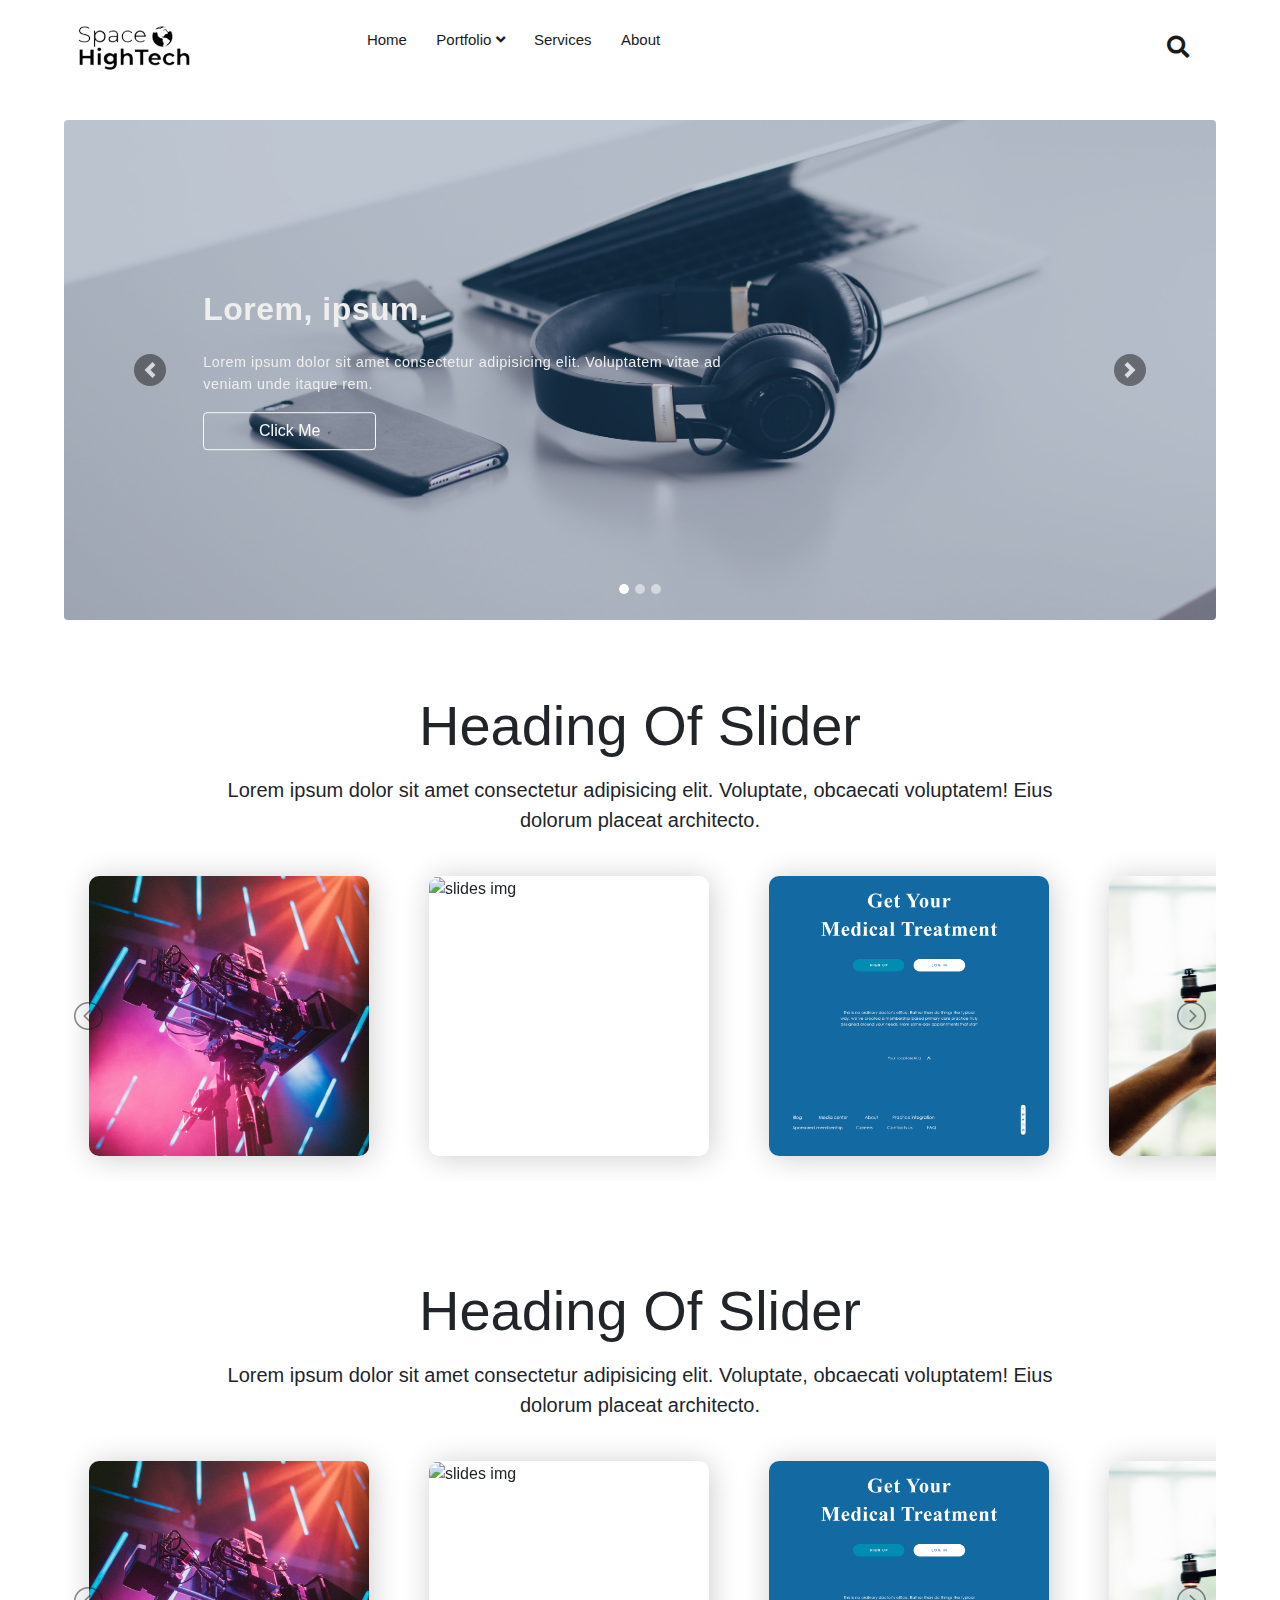
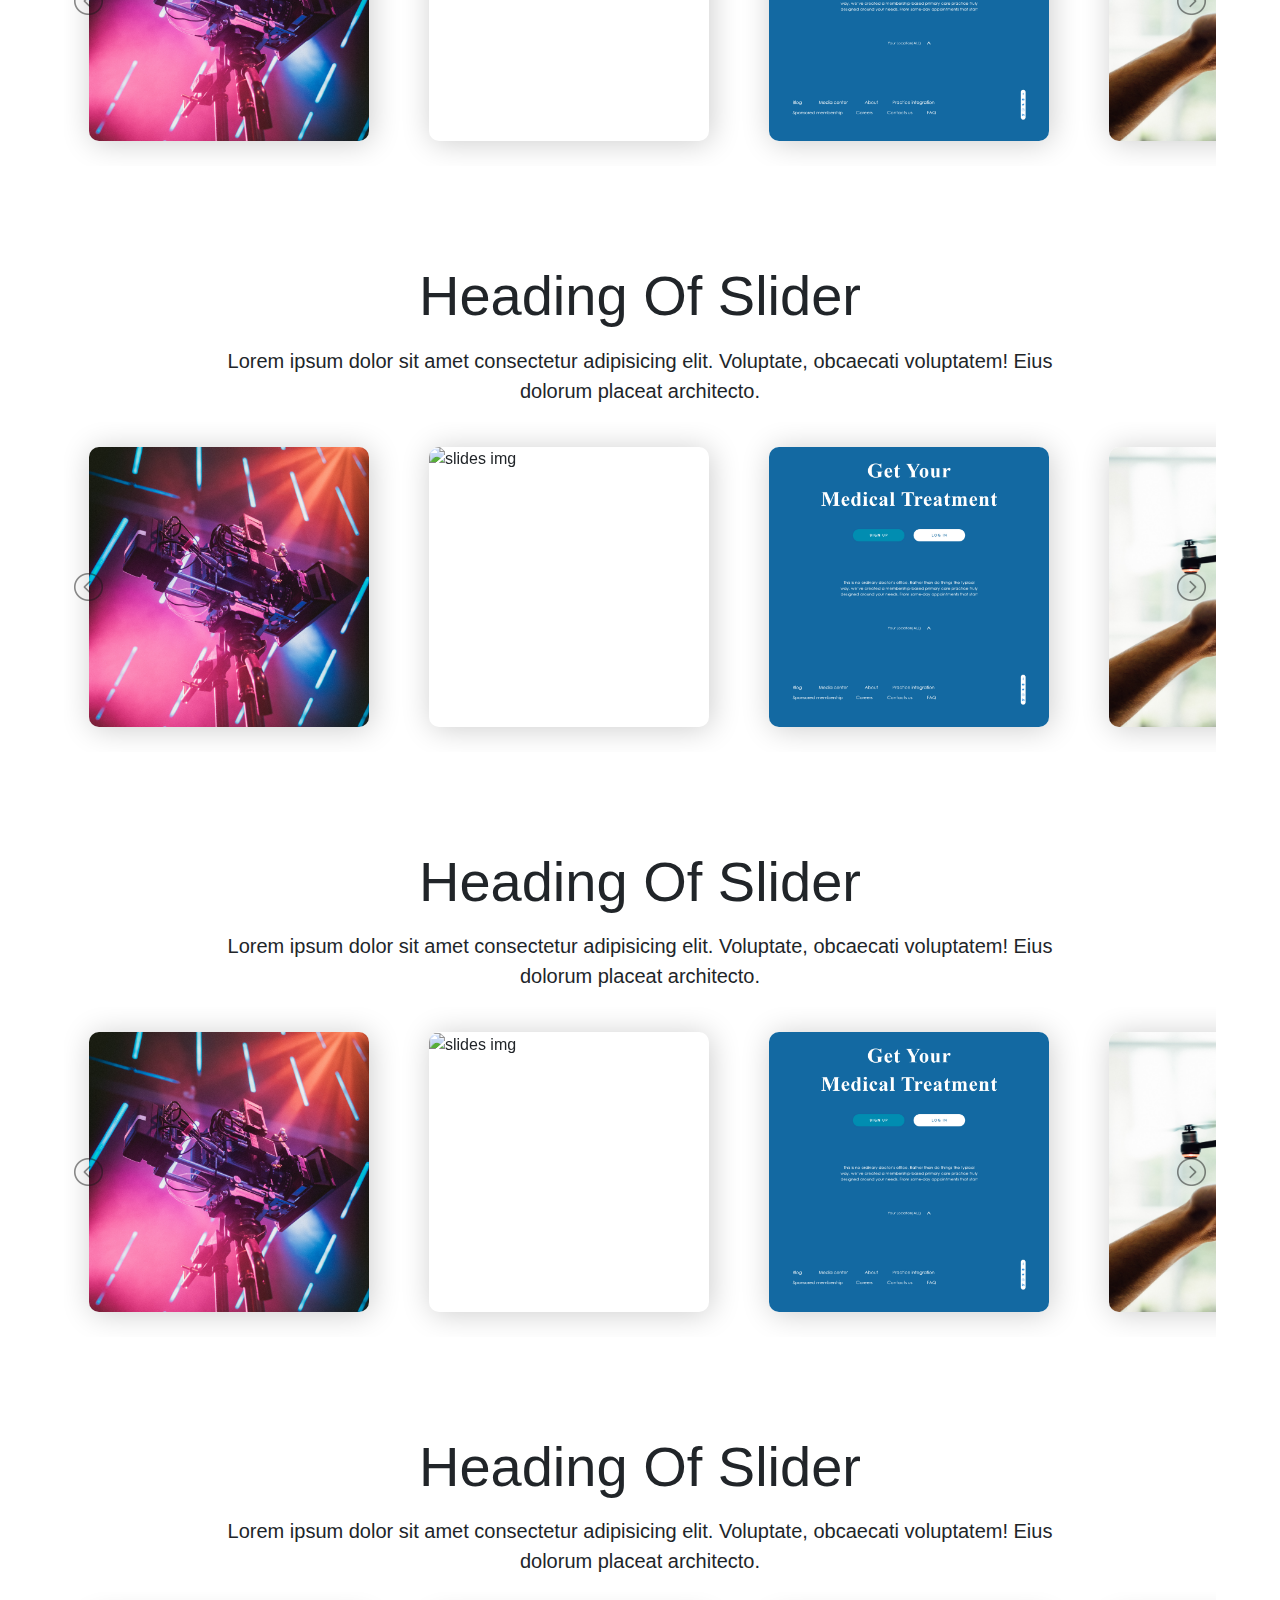
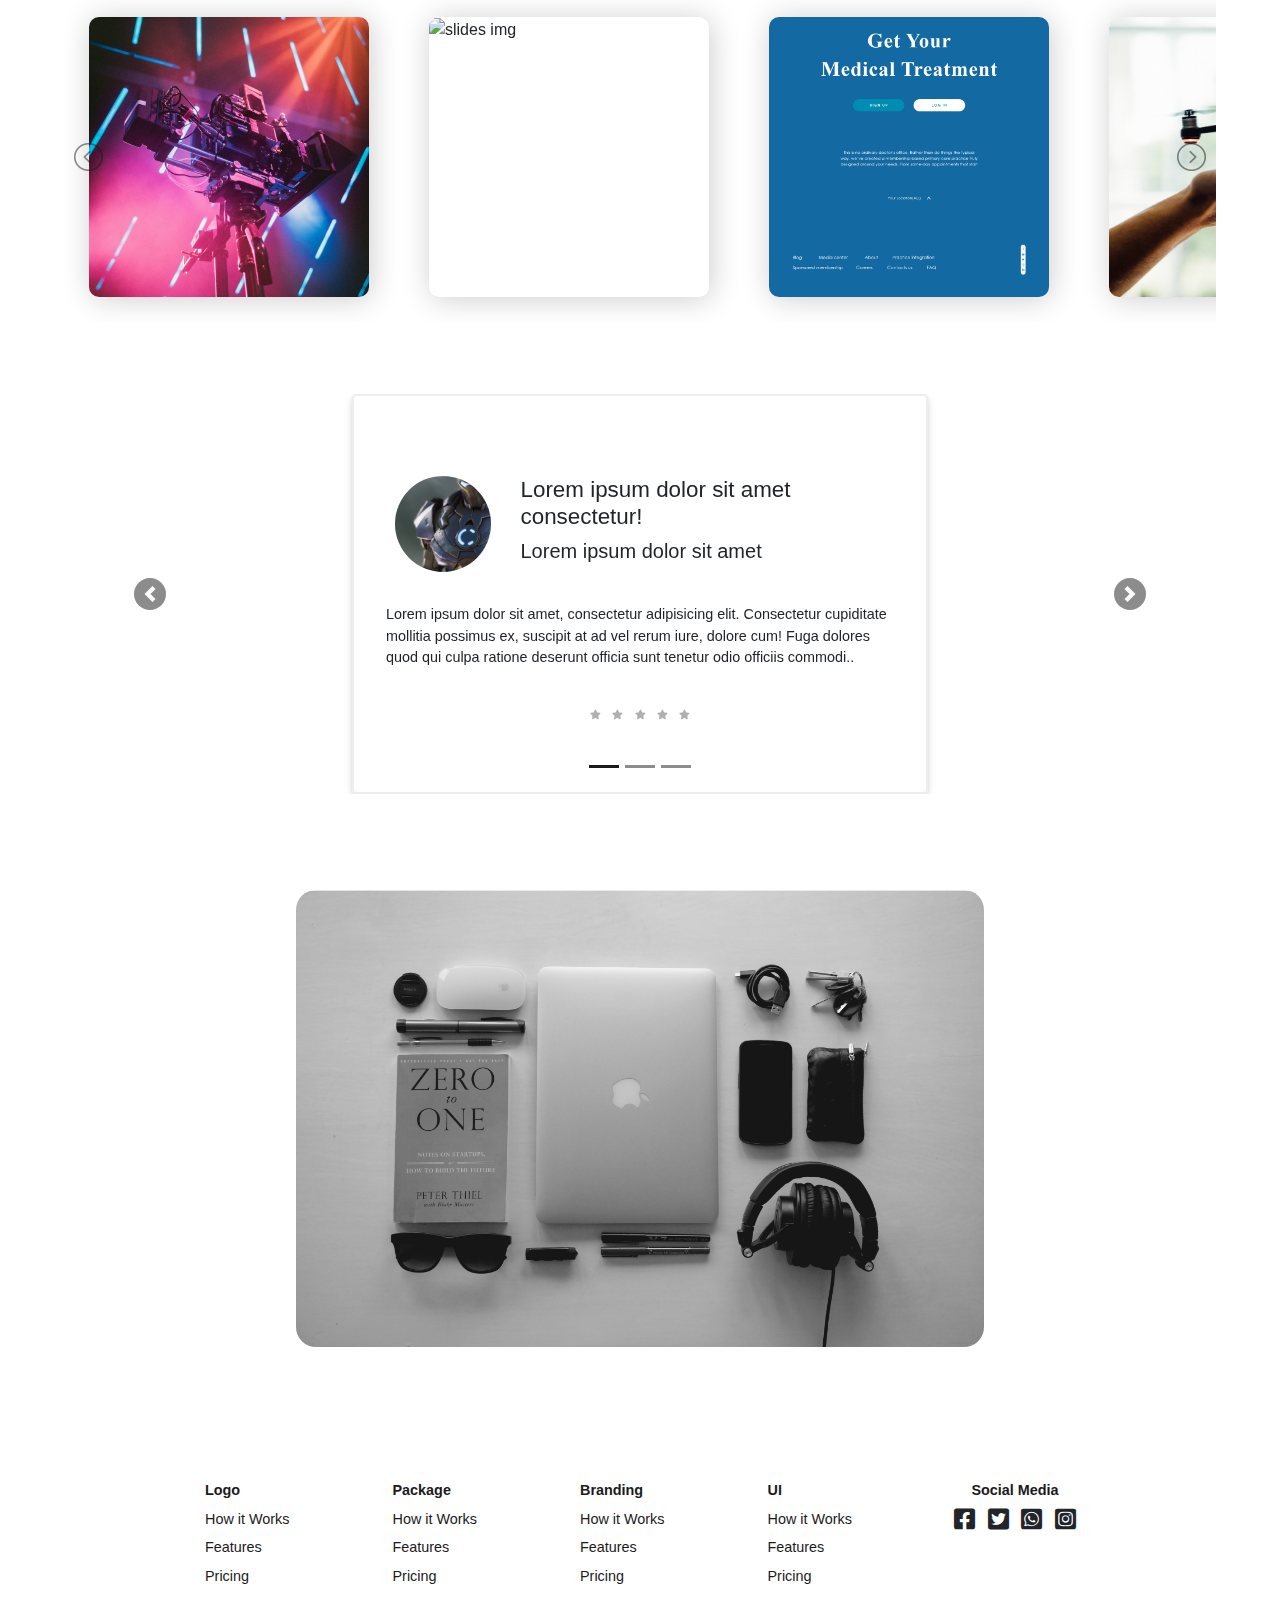
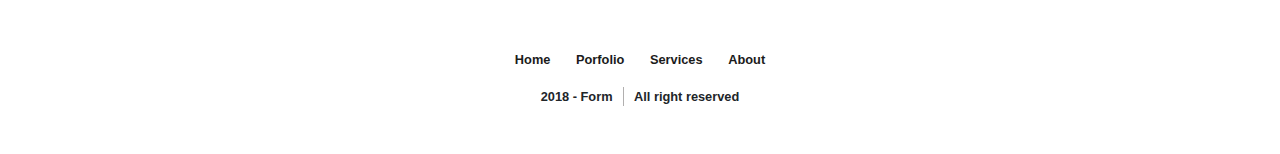
==== index.html @ 6a463c74 "initial commit" ====
<!DOCTYPE html>
<html lang="en">
<head>
    <meta charset="UTF-8">
    <meta name="viewport" content="width=device-width, initial-scale=1.0">
    <meta http-equiv="X-UA-Compatible" content="ie=edge">
    <!-- <link rel="icon" type="image/png" href="./img/logo-crowd1.svg"> -->
    <title>Space</title>
    <!-- font awesome icone upper css ka -->
    <link rel="stylesheet" href="./css/font-awesome icons.css">
    <link rel="stylesheet" href="./css/style.css">
    <link rel="stylesheet" href="./css/bootstrap.min.css">
    <link rel="stylesheet" href="./css/lightslider.css">
    <script src="./js/jquery-3.5.1.min.js"></script>
    <script src="./js/lightslider.js"></script>
    <script src="./js/popper.min.js"></script>
    <script src="./js/bootstrap.min.js"></script>
</head>
<body>
     <!-- header start -->
     <header class="header mb-4">
        <div class="containers">
            <div class="rows v-center">
                <div class="header__item item--left--mobile profile">
                    <div class="mobile-menu-trigger">
                        <span></span>
                    </div>
                </div>
                <div class="header__item item--left">
                    <div class="logo">
                        <a href="index.html"><img src="./img/logo.png" alt="cite logo"></a>
                    </div>
                </div>
                <!-- menu start here -->
                <div class="header__item item--center">
                    <div class="menu-overlay">
                        
                    </div>
                    <nav class="menu">
                        <div class="mobile-menu-head">
                            <div class="go-back">
                                <i class="fa fa-angle-left"></i>
                            </div>
                            <div class="current-menu-tittle">
                              
                            </div>
                            <div class="mobile-menu-close">
                               &times;
                            </div>
                        </div>
                        <ul class="manu-main">
                            <li>
                                <a href="index.html">Home</a>
                            </li>
                            <li class="menu-item-has-children">
                                <a href="#">Portfolio <i class="fas fa-angle-down"></i></a>
                                <div class="sub-manu sub-manu mega-menu mega-menu-column-4">
                                    
                                    <div class="list-item">   
                                        <a onclick="changeTabs2('tab-1')" href="_portfolio.html" class="tittle portfolio__menu__items__menu ">Logo</a> 
                                        <ul>
                                            <li>
                                                <a href="#">Direct Income</a>
                                            </li>
                                            <li>
                                                <a href="#">Upgrade Income</a>
                                            </li>
                                            <li>
                                                <a href="#">Pool Income</a>
                                            </li>
                                        </ul>
                                    </div>
                                    <div class="list-item">
                                        <a onclick="changeTabs2('tab-2')" href="_portfolio.html" class="tittle portfolio__menu__items__menu">Package</a>
                                        <ul>
                                            <li>
                                                <a href="#">Create Id</a>
                                            </li>
                                            <li>
                                                <a href="#">Create Friend Id</a>
                                            </li>
                                            <li>
                                                <a href="#">Create Supporting Ids</a>
                                            </li>
                                            
                                        </ul>
                                    </div>
                                    <div class="list-item">
                                        <a onclick="changeTabs2('tab-3')"  href="_portfolio.html" class="tittle portfolio__menu__items__menu ">Branding</a>
                                        <ul>
                                            <li>
                                                <a href="#">Fund Transfer</a>
                                            </li>
                                            <li>
                                                <a href="#">Withdraw</a>
                                            </li>
                                            <li>
                                                <a href="#">Withdrawal History</a>
                                            </li>
                                        </ul>
                                    </div>
                                    <div class="list-item">
                                        <a onclick="changeTabs2('tab-4')"  href="_portfolio.html" class="tittle portfolio__menu__items__menu">UI</a>
                                        <ul>
                                            <li>
                                                <a href="#">Fund Transfer</a>
                                            </li>
                                            <li>
                                                <a href="#">Withdraw</a>
                                            </li>
                                            <li>
                                                <a href="#">Withdrawal History</a>
                                            </li>
                                        </ul>
                                    </div>
                                    
                                </div>
                            </li>
                            <li>
                                <a href="_services.html">Services</a>
                            </li>
                            <li>
                                <a href="_about_us.html">About</a>
                            </li>
                            
                           
                          
                           
                        </ul>
                    </nav>
                </div>
                <!-- menu end here -->
                <div class="header__item item--right">
                    <div class="search-box">
                        <input type="text" name="search" placeholder="looking for ?">
                        <div class="search-btn">
                           <i class="fas fa-search"></i>
                        </div>
                        <div class="cancel-btn">
                            <i class="fas fa-times"></i>
                        </div>
                        <div class="search-data">
                            
                        </div>
                    </div>
                    
                </div>
            </div>
        </div>
    </header>
    <!-- header end -->
    <!-- Showcase Slider Start -->
    <div class="containers showcase__slider mt-4">
        <div class="carousel slide mb-4" id="slider1" data-ride="carousel">
           <ol class="carousel-indicators">
               <li class="d-none d-md-block active rounded-circle" data-slide-to="0" data-target="#slider1"></li>
               <li class="d-none d-md-block rounded-circle" data-slide-to="1" data-target="#slider1"></li>
               <li class="d-none d-md-block rounded-circle" data-slide-to="2" data-target="#slider1"></li>                  
           </ol>

           <div class="carousel-inner rounded">
               <div class="carousel-item slidees active">
                   <img src="./imgs/s1.jpg" class="showcase__slider__img img-fluid d-block">
                   <div class="slider__content d-flex aligns-items-center justify-content-center">
                       <h1 class="showcase__title mb-md-4">Lorem, ipsum.</h1>
                       <p class="showcase__text mb-md-3 mb-2 w-75">Lorem ipsum dolor sit amet consectetur adipisicing elit. Voluptatem vitae ad veniam unde itaque rem.</p>
                       <a href="#" class="showcase__slider__btn btn btn-outline-light w-25">Click Me</a>
                   </div>
                   
               </div>
               <div class="carousel-item slidees rounded">
                   <img src="./imgs/s2.jpg" class="showcase__slider__img img-fluid d-block">
                   <div class="slider__content d-flex aligns-items-center justify-content-center">
                    <h1 class="showcase__title mb-md-4">Lorem, ipsum.</h1>
                    <p class="showcase__text mb-md-3 mb-2 w-75">Lorem ipsum dolor sit amet consectetur adipisicing elit. Voluptatem vitae ad veniam unde itaque rem.</p>
                    <a href="#" class="showcase__slider__btn btn btn-outline-light w-25">Click Me</a>
                    </div>
               </div>
               <div class="carousel-item slidees rounded">
                   <img src="./imgs/s3.jpg" class="showcase__slider__img img-fluid d-block">
                   <div class="slider__content d-flex aligns-items-center justify-content-center">
                    <h1 class="showcase__title mb-md-4">Lorem, ipsum.</h1>
                    <p class="showcase__text mb-md-3 mb-2 w-75">Lorem ipsum dolor sit amet consectetur adipisicing elit. Voluptatem vitae ad veniam unde itaque rem.</p>
                    <a href="#" class="showcase__slider__btn btn btn-outline-light w-25">Click Me</a>
                </div>
               </div>
           </div>

           <a href="#slider1" class="carousel-control-prev carousel-a" data-slide="prev">
               <span class="carousel-control-prev-icon"></span>
           </a>
           <a href="#slider1" class="carousel-control-next carousel-a" data-slide="next">
               <span class="carousel-control-next-icon"></span>
           </a>
       </div>
   </div>
    <!-- Showcase Slider End -->
    <!-- Cards Slider Start 1 -->
    <div id="card__slider__1" class="dashboard__slider containers my-5 py-4">
        <p class="dashboard__slider__title display-4 text-center">Heading Of Slider</p>
        <p class="dashboard__slider__subTitle lead text-center w-75 mx-auto">Lorem ipsum dolor sit amet consectetur adipisicing elit. Voluptate, obcaecati voluptatem! Eius dolorum placeat architecto.</p>
        <ul id="autoWidth" class="cs-hidden">
            <li class="item-a">
                <div class="card__slides__main">
                    <div class="card__slides">
                        <img class="" src="./imgs/c1.jpg" alt="slides img">
                        <div class="card__slides__overlay">
                            <div class="card__slider__content px-3 py-2 d-flex flex-column justify-content-start align-items-center" >
                            <h4 class="h4 mb-2 card__slides__content__title"> Residual income 1</h4>
                                <p class="lead card__slides__content__text">Lorem, ipsum dolor sit amet consectetur adipisicing elit.</p>
                                <a href="#" class="btn btn-outline-light btn-sm" onclick="popupTogglerFunc('./imgs/c1.jpg')">Click Me</a>
                             </div>
                        </div>
                    </div>
                </div>
            </li>
            <li class="item-b">
                <div class="card__slides__main">
                    <div class="card__slides">
                        <img class="" src="./imgs/c2.jpg" alt="slides img">
                        <div class="card__slides__overlay">
                            <div class="card__slider__content px-3 py-2 d-flex flex-column justify-content-start align-items-center" >
                                <h4 class="h4 mb-2 card__slides__content__title"> Residual income 1</h4>
                                    <p class="lead card__slides__content__text">Lorem, ipsum dolor sit amet consectetur adipisicing elit.</p>
                                    <a class="btn btn-outline-light btn-sm" onclick="popupTogglerFunc('./imgs/c2.jpg')">Click Me</a>
                            </div>
                        </div>
                    </div>
                </div>
            </li>
            <li class="item-c">
                <div class="card__slides__main">
                    <div class="card__slides">
                        <img class="" src="./imgs/c3.jpg" alt="slides img">
                        <div class="card__slides__overlay">
                            <div class="card__slider__content px-3 py-2 d-flex flex-column justify-content-start align-items-center" >
                                <h4 class="h4 mb-2 card__slides__content__title"> Residual income 1</h4>
                                <p class="lead card__slides__content__text">Lorem, ipsum dolor sit amet consectetur adipisicing elit.</p>
                                <a class="btn btn-outline-light btn-sm" onclick="popupTogglerFunc('./imgs/c3.jpg')">Click Me</a>
                            </div>
                        </div>
                    </div>
                </div>
            </li>
            <li class="item-d">
                <div class="card__slides__main">
                    <div class="card__slides">
                        <img class="" src="./imgs/c4.jpg" alt="slides img">
                        <div class="card__slides__overlay">
                            <div class="card__slider__content px-3 py-2 d-flex flex-column justify-content-start align-items-center" >
                                <h4 class="h4 mb-2 card__slides__content__title"> Residual income 1</h4>
                                <p class="lead card__slides__content__text">Lorem, ipsum dolor sit amet consectetur adipisicing elit.</p>
                                <a class="btn btn-outline-light btn-sm" onclick="popupTogglerFunc('./imgs/c4.jpg')">Click Me</a>
                            </div>
                        </div>
                    </div>
                </div>
            </li>
            <li class="item-e">
                <div class="card__slides__main">
                    <div class="card__slides">
                        <img class="" src="./imgs/c5.png" alt="slides img">
                        <div class="card__slides__overlay">
                            <div class="card__slider__content px-3 py-2 d-flex flex-column justify-content-start align-items-center" >
                                <h4 class="h4 mb-2 card__slides__content__title"> Residual income 1</h4>
                                <p class="lead card__slides__content__text">Lorem, ipsum dolor sit amet consectetur adipisicing elit.</p>
                                <a class="btn btn-outline-light btn-sm" onclick="popupTogglerFunc('./imgs/c5.png')">Click Me</a>
                            </div>
                        </div>
                    </div>
                </div>
            </li>
            <li class="item-f">
                <div class="card__slides__main">
                    <div class="card__slides">
                        <img class="" src="./imgs/c6.jpg" alt="slides img">
                        <div class="card__slides__overlay">
                            <div class="card__slider__content px-3 py-2 d-flex flex-column justify-content-start align-items-center" >
                                <h4 class="h4 mb-2 card__slides__content__title"> Residual income 1</h4>
                                <p class="lead card__slides__content__text">Lorem, ipsum dolor sit amet consectetur adipisicing elit.</p>
                                <a class="btn btn-outline-light btn-sm" onclick="popupTogglerFunc('./imgs/c6.jpg')">Click Me</a>
                            </div>
                        </div>
                    </div>
                </div>
            </li>

        </ul>
    </div>
    <!-- Cards Slider End -->
    <!-- Cards Slider Start 2 -->
    <div id="card__slider__2" class="dashboard__slider containers my-5 py-4">
        <p class="dashboard__slider__title display-4 text-center">Heading Of Slider</p>
        <p class="dashboard__slider__subTitle lead text-center w-75 mx-auto">Lorem ipsum dolor sit amet consectetur adipisicing elit. Voluptate, obcaecati voluptatem! Eius dolorum placeat architecto.</p>
        <ul id="autoWidth2" class="cs-hidden">
            <li class="item-a">
                <div class="card__slides__main">
                    <div class="card__slides">
                        <img class="" src="./imgs/c1.jpg" alt="slides img">
                        <div class="card__slides__overlay">
                            <div class="card__slider__content px-3 py-2 d-flex flex-column justify-content-start align-items-center" >
                            <h4 class="h4 mb-2 card__slides__content__title"> Residual income 1</h4>
                                <p class="lead card__slides__content__text">Lorem, ipsum dolor sit amet consectetur adipisicing elit.</p>
                                <a class="btn btn-outline-light btn-sm" onclick="popupTogglerFunc('./imgs/c1.jpg')">Click Me</a>
                             </div>
                        </div>
                    </div>
                </div>
            </li>
            <li class="item-b">
                <div class="card__slides__main">
                    <div class="card__slides">
                        <img class="" src="./imgs/c2.jpg" alt="slides img">
                        <div class="card__slides__overlay">
                            <div class="card__slider__content px-3 py-2 d-flex flex-column justify-content-start align-items-center" >
                                <h4 class="h4 mb-2 card__slides__content__title"> Residual income 1</h4>
                                    <p class="lead card__slides__content__text">Lorem, ipsum dolor sit amet consectetur adipisicing elit.</p>
                                    <a class="btn btn-outline-light btn-sm" onclick="popupTogglerFunc('./imgs/c2.jpg')">Click Me</a>
                            </div>
                        </div>
                    </div>
                </div>
            </li>
            <li class="item-c">
                <div class="card__slides__main">
                    <div class="card__slides">
                        <img class="" src="./imgs/c3.jpg" alt="slides img">
                        <div class="card__slides__overlay">
                            <div class="card__slider__content px-3 py-2 d-flex flex-column justify-content-start align-items-center" >
                                <h4 class="h4 mb-2 card__slides__content__title"> Residual income 1</h4>
                                <p class="lead card__slides__content__text">Lorem, ipsum dolor sit amet consectetur adipisicing elit.</p>
                                <a class="btn btn-outline-light btn-sm" onclick="popupTogglerFunc('./imgs/c3.jpg')">Click Me</a>
                            </div>
                        </div>
                    </div>
                </div>
            </li>
            <li class="item-d">
                <div class="card__slides__main">
                    <div class="card__slides">
                        <img class="" src="./imgs/c4.jpg" alt="slides img">
                        <div class="card__slides__overlay">
                            <div class="card__slider__content px-3 py-2 d-flex flex-column justify-content-start align-items-center" >
                                <h4 class="h4 mb-2 card__slides__content__title"> Residual income 1</h4>
                                <p class="lead card__slides__content__text">Lorem, ipsum dolor sit amet consectetur adipisicing elit.</p>
                                <a class="btn btn-outline-light btn-sm" onclick="popupTogglerFunc('./imgs/c4.jpg')">Click Me</a>
                            </div>
                        </div>
                    </div>
                </div>
            </li>
            <li class="item-e">
                <div class="card__slides__main">
                    <div class="card__slides">
                        <img class="" src="./imgs/c5.png" alt="slides img">
                        <div class="card__slides__overlay">
                            <div class="card__slider__content px-3 py-2 d-flex flex-column justify-content-start align-items-center" >
                                <h4 class="h4 mb-2 card__slides__content__title"> Residual income 1</h4>
                                <p class="lead card__slides__content__text">Lorem, ipsum dolor sit amet consectetur adipisicing elit.</p>
                                <a class="btn btn-outline-light btn-sm" onclick="popupTogglerFunc('./imgs/c5.png')">Click Me</a>
                            </div>
                        </div>
                    </div>
                </div>
            </li>
            <li class="item-f">
                <div class="card__slides__main">
                    <div class="card__slides">
                        <img class="" src="./imgs/c6.jpg" alt="slides img">
                        <div class="card__slides__overlay">
                            <div class="card__slider__content px-3 py-2 d-flex flex-column justify-content-start align-items-center" >
                                <h4 class="h4 mb-2 card__slides__content__title"> Residual income 1</h4>
                                <p class="lead card__slides__content__text">Lorem, ipsum dolor sit amet consectetur adipisicing elit.</p>
                                <a class="btn btn-outline-light btn-sm" onclick="popupTogglerFunc('./imgs/c6.jpg')">Click Me</a>
                            </div>
                        </div>
                    </div>
                </div>
            </li>

        </ul>
    </div>
    <!-- Cards Slider End -->
    <!-- Cards Slider Start 3 -->
    <div id="card__slider__3" class="dashboard__slider containers my-5 py-4">
        <p class="dashboard__slider__title display-4 text-center">Heading Of Slider</p>
        <p class="dashboard__slider__subTitle lead text-center w-75 mx-auto">Lorem ipsum dolor sit amet consectetur adipisicing elit. Voluptate, obcaecati voluptatem! Eius dolorum placeat architecto.</p>
        <ul id="autoWidth3" class="cs-hidden">
            <li class="item-a">
                <div class="card__slides__main">
                    <div class="card__slides">
                        <img class="" src="./imgs/c1.jpg" alt="slides img">
                        <div class="card__slides__overlay">
                            <div class="card__slider__content px-3 py-2 d-flex flex-column justify-content-start align-items-center" >
                            <h4 class="h4 mb-2 card__slides__content__title"> Residual income 1</h4>
                                <p class="lead card__slides__content__text">Lorem, ipsum dolor sit amet consectetur adipisicing elit.</p>
                                <a class="btn btn-outline-light btn-sm" onclick="popupTogglerFunc('./imgs/c1.jpg')">Click Me</a>
                             </div>
                        </div>
                    </div>
                </div>
            </li>
            <li class="item-b">
                <div class="card__slides__main">
                    <div class="card__slides">
                        <img class="" src="./imgs/c2.jpg" alt="slides img">
                        <div class="card__slides__overlay">
                            <div class="card__slider__content px-3 py-2 d-flex flex-column justify-content-start align-items-center" >
                                <h4 class="h4 mb-2 card__slides__content__title"> Residual income 1</h4>
                                    <p class="lead card__slides__content__text">Lorem, ipsum dolor sit amet consectetur adipisicing elit.</p>
                                    <a class="btn btn-outline-light btn-sm" onclick="popupTogglerFunc('./imgs/c2.jpg')">Click Me</a>
                            </div>
                        </div>
                    </div>
                </div>
            </li>
            <li class="item-c">
                <div class="card__slides__main">
                    <div class="card__slides">
                        <img class="" src="./imgs/c3.jpg" alt="slides img">
                        <div class="card__slides__overlay">
                            <div class="card__slider__content px-3 py-2 d-flex flex-column justify-content-start align-items-center" >
                                <h4 class="h4 mb-2 card__slides__content__title"> Residual income 1</h4>
                                <p class="lead card__slides__content__text">Lorem, ipsum dolor sit amet consectetur adipisicing elit.</p>
                                <a class="btn btn-outline-light btn-sm" onclick="popupTogglerFunc('./imgs/c3.jpg')">Click Me</a>
                            </div>
                        </div>
                    </div>
                </div>
            </li>
            <li class="item-d">
                <div class="card__slides__main">
                    <div class="card__slides">
                        <img class="" src="./imgs/c4.jpg" alt="slides img">
                        <div class="card__slides__overlay">
                            <div class="card__slider__content px-3 py-2 d-flex flex-column justify-content-start align-items-center" >
                                <h4 class="h4 mb-2 card__slides__content__title"> Residual income 1</h4>
                                <p class="lead card__slides__content__text">Lorem, ipsum dolor sit amet consectetur adipisicing elit.</p>
                                <a class="btn btn-outline-light btn-sm" onclick="popupTogglerFunc('./imgs/c4.jpg')">Click Me</a>
                            </div>
                        </div>
                    </div>
                </div>
            </li>
            <li class="item-e">
                <div class="card__slides__main">
                    <div class="card__slides">
                        <img class="" src="./imgs/c5.png" alt="slides img">
                        <div class="card__slides__overlay">
                            <div class="card__slider__content px-3 py-2 d-flex flex-column justify-content-start align-items-center" >
                                <h4 class="h4 mb-2 card__slides__content__title"> Residual income 1</h4>
                                <p class="lead card__slides__content__text">Lorem, ipsum dolor sit amet consectetur adipisicing elit.</p>
                                <a class="btn btn-outline-light btn-sm" onclick="popupTogglerFunc('./imgs/c5.png')">Click Me</a>
                            </div>
                        </div>
                    </div>
                </div>
            </li>
            <li class="item-f">
                <div class="card__slides__main">
                    <div class="card__slides">
                        <img class="" src="./imgs/c6.jpg" alt="slides img">
                        <div class="card__slides__overlay">
                            <div class="card__slider__content px-3 py-2 d-flex flex-column justify-content-start align-items-center" >
                                <h4 class="h4 mb-2 card__slides__content__title"> Residual income 1</h4>
                                <p class="lead card__slides__content__text">Lorem, ipsum dolor sit amet consectetur adipisicing elit.</p>
                                <a class="btn btn-outline-light btn-sm" onclick="popupTogglerFunc('./imgs/c6.jpg')">Click Me</a>
                            </div>
                        </div>
                    </div>
                </div>
            </li>

        </ul>
    </div>
    <!-- Cards Slider End -->
    <!-- Cards Slider Start 4 -->
    <div id="card__slider__4" class="dashboard__slider containers my-5 py-4">
        <p class="dashboard__slider__title display-4 text-center">Heading Of Slider</p>
        <p class="dashboard__slider__subTitle lead text-center w-75 mx-auto">Lorem ipsum dolor sit amet consectetur adipisicing elit. Voluptate, obcaecati voluptatem! Eius dolorum placeat architecto.</p>
        <ul id="autoWidth4" class="cs-hidden">
            <li class="item-a">
                <div class="card__slides__main">
                    <div class="card__slides">
                        <img class="" src="./imgs/c1.jpg" alt="slides img">
                        <div class="card__slides__overlay">
                            <div class="card__slider__content px-3 py-2 d-flex flex-column justify-content-start align-items-center" >
                            <h4 class="h4 mb-2 card__slides__content__title"> Residual income 1</h4>
                                <p class="lead card__slides__content__text">Lorem, ipsum dolor sit amet consectetur adipisicing elit.</p>
                                <a class="btn btn-outline-light btn-sm" onclick="popupTogglerFunc('./imgs/c1.jpg')">Click Me</a>
                             </div>
                        </div>
                    </div>
                </div>
            </li>
            <li class="item-b">
                <div class="card__slides__main">
                    <div class="card__slides">
                        <img class="" src="./imgs/c2.jpg" alt="slides img">
                        <div class="card__slides__overlay">
                            <div class="card__slider__content px-3 py-2 d-flex flex-column justify-content-start align-items-center" >
                                <h4 class="h4 mb-2 card__slides__content__title"> Residual income 1</h4>
                                    <p class="lead card__slides__content__text">Lorem, ipsum dolor sit amet consectetur adipisicing elit.</p>
                                    <a class="btn btn-outline-light btn-sm" onclick="popupTogglerFunc('./imgs/c2.jpg')">Click Me</a>
                            </div>
                        </div>
                    </div>
                </div>
            </li>
            <li class="item-c">
                <div class="card__slides__main">
                    <div class="card__slides">
                        <img class="" src="./imgs/c3.jpg" alt="slides img">
                        <div class="card__slides__overlay">
                            <div class="card__slider__content px-3 py-2 d-flex flex-column justify-content-start align-items-center" >
                                <h4 class="h4 mb-2 card__slides__content__title"> Residual income 1</h4>
                                <p class="lead card__slides__content__text">Lorem, ipsum dolor sit amet consectetur adipisicing elit.</p>
                                <a class="btn btn-outline-light btn-sm" onclick="popupTogglerFunc('./imgs/c3.jpg')">Click Me</a>
                            </div>
                        </div>
                    </div>
                </div>
            </li>
            <li class="item-d">
                <div class="card__slides__main">
                    <div class="card__slides">
                        <img class="" src="./imgs/c4.jpg" alt="slides img">
                        <div class="card__slides__overlay">
                            <div class="card__slider__content px-3 py-2 d-flex flex-column justify-content-start align-items-center" >
                                <h4 class="h4 mb-2 card__slides__content__title"> Residual income 1</h4>
                                <p class="lead card__slides__content__text">Lorem, ipsum dolor sit amet consectetur adipisicing elit.</p>
                                <a class="btn btn-outline-light btn-sm" onclick="popupTogglerFunc('./imgs/c4.jpg')">Click Me</a>
                            </div>
                        </div>
                    </div>
                </div>
            </li>
            <li class="item-e">
                <div class="card__slides__main">
                    <div class="card__slides">
                        <img class="" src="./imgs/c5.png" alt="slides img">
                        <div class="card__slides__overlay">
                            <div class="card__slider__content px-3 py-2 d-flex flex-column justify-content-start align-items-center" >
                                <h4 class="h4 mb-2 card__slides__content__title"> Residual income 1</h4>
                                <p class="lead card__slides__content__text">Lorem, ipsum dolor sit amet consectetur adipisicing elit.</p>
                                <a class="btn btn-outline-light btn-sm" onclick="popupTogglerFunc('./imgs/c5.png')">Click Me</a>
                            </div>
                        </div>
                    </div>
                </div>
            </li>
            <li class="item-f">
                <div class="card__slides__main">
                    <div class="card__slides">
                        <img class="" src="./imgs/c6.jpg" alt="slides img">
                        <div class="card__slides__overlay">
                            <div class="card__slider__content px-3 py-2 d-flex flex-column justify-content-start align-items-center" >
                                <h4 class="h4 mb-2 card__slides__content__title"> Residual income 1</h4>
                                <p class="lead card__slides__content__text">Lorem, ipsum dolor sit amet consectetur adipisicing elit.</p>
                                <a class="btn btn-outline-light btn-sm" onclick="popupTogglerFunc('./imgs/c6.jpg')">Click Me</a>
                            </div>
                        </div>
                    </div>
                </div>
            </li>

        </ul>
    </div>
    <!-- Cards Slider End -->
    <!-- Cards Slider Start 5 -->
    <div id="card__slider__5" class="dashboard__slider containers my-5 py-4">
        <p class="dashboard__slider__title display-4 text-center">Heading Of Slider</p>
        <p class="dashboard__slider__subTitle lead text-center w-75 mx-auto">Lorem ipsum dolor sit amet consectetur adipisicing elit. Voluptate, obcaecati voluptatem! Eius dolorum placeat architecto.</p>
        <ul id="autoWidth5" class="cs-hidden">
            <li class="item-a">
                <div class="card__slides__main">
                    <div class="card__slides">
                        <img class="" src="./imgs/c1.jpg" alt="slides img">
                        <div class="card__slides__overlay">
                            <div class="card__slider__content px-3 py-2 d-flex flex-column justify-content-start align-items-center" >
                            <h4 class="h4 mb-2 card__slides__content__title"> Residual income 1</h4>
                                <p class="lead card__slides__content__text">Lorem, ipsum dolor sit amet consectetur adipisicing elit.</p>
                                <a class="btn btn-outline-light btn-sm" onclick="popupTogglerFunc('./imgs/c1.jpg')">Click Me</a>
                             </div>
                        </div>
                    </div>
                </div>
            </li>
            <li class="item-b">
                <div class="card__slides__main">
                    <div class="card__slides">
                        <img class="" src="./imgs/c2.jpg" alt="slides img">
                        <div class="card__slides__overlay">
                            <div class="card__slider__content px-3 py-2 d-flex flex-column justify-content-start align-items-center" >
                                <h4 class="h4 mb-2 card__slides__content__title"> Residual income 1</h4>
                                    <p class="lead card__slides__content__text">Lorem, ipsum dolor sit amet consectetur adipisicing elit.</p>
                                    <a class="btn btn-outline-light btn-sm" onclick="popupTogglerFunc('./imgs/c2.jpg')">Click Me</a>
                            </div>
                        </div>
                    </div>
                </div>
            </li>
            <li class="item-c">
                <div class="card__slides__main">
                    <div class="card__slides">
                        <img class="" src="./imgs/c3.jpg" alt="slides img">
                        <div class="card__slides__overlay">
                            <div class="card__slider__content px-3 py-2 d-flex flex-column justify-content-start align-items-center" >
                                <h4 class="h4 mb-2 card__slides__content__title"> Residual income 1</h4>
                                <p class="lead card__slides__content__text">Lorem, ipsum dolor sit amet consectetur adipisicing elit.</p>
                                <a class="btn btn-outline-light btn-sm" onclick="popupTogglerFunc('./imgs/c3.jpg')">Click Me</a>
                            </div>
                        </div>
                    </div>
                </div>
            </li>
            <li class="item-d">
                <div class="card__slides__main">
                    <div class="card__slides">
                        <img class="" src="./imgs/c4.jpg" alt="slides img">
                        <div class="card__slides__overlay">
                            <div class="card__slider__content px-3 py-2 d-flex flex-column justify-content-start align-items-center" >
                                <h4 class="h4 mb-2 card__slides__content__title"> Residual income 1</h4>
                                <p class="lead card__slides__content__text">Lorem, ipsum dolor sit amet consectetur adipisicing elit.</p>
                                <a class="btn btn-outline-light btn-sm" onclick="popupTogglerFunc('./imgs/c4.jpg')">Click Me</a>
                            </div>
                        </div>
                    </div>
                </div>
            </li>
            <li class="item-e">
                <div class="card__slides__main">
                    <div class="card__slides">
                        <img class="" src="./imgs/c5.png" alt="slides img">
                        <div class="card__slides__overlay">
                            <div class="card__slider__content px-3 py-2 d-flex flex-column justify-content-start align-items-center" >
                                <h4 class="h4 mb-2 card__slides__content__title"> Residual income 1</h4>
                                <p class="lead card__slides__content__text">Lorem, ipsum dolor sit amet consectetur adipisicing elit.</p>
                                <a class="btn btn-outline-light btn-sm" onclick="popupTogglerFunc('./imgs/c5.png')">Click Me</a>
                            </div>
                        </div>
                    </div>
                </div>
            </li>
            <li class="item-f">
                <div class="card__slides__main">
                    <div class="card__slides">
                        <img class="" src="./imgs/c6.jpg" alt="slides img">
                        <div class="card__slides__overlay">
                            <div class="card__slider__content px-3 py-2 d-flex flex-column justify-content-start align-items-center" >
                                <h4 class="h4 mb-2 card__slides__content__title"> Residual income 1</h4>
                                <p class="lead card__slides__content__text">Lorem, ipsum dolor sit amet consectetur adipisicing elit.</p>
                                <a class="btn btn-outline-light btn-sm" onclick="popupTogglerFunc('./imgs/c6.jpg')">Click Me</a>
                            </div>
                        </div>
                    </div>
                </div>
            </li>

        </ul>
    </div>
    <!-- Cards Slider End -->
    <!-- Profile Start -->
    <div class="containers my-5">
        <!-- Slider With Controls And Indicators And Caption -->
        <div class="carousel slide mb-4 profile__main__slides" id="slider1Profile" data-ride="carousel">
           <!-- Indicators -->
           <ol class="carousel-indicators">
               <li class="d-none d-md-block active" data-slide-to="0" data-target="#slider1Profile"></li>
               <li class="d-none d-md-block" data-slide-to="1" data-target="#slider1Profile"></li>
               <li class="d-none d-md-block" data-slide-to="2" data-target="#slider1Profile"></li>                  
           </ol>

           <div class="carousel-inner border-radius-3rm mb-5">
               <div class="carousel-item profile__slidees active">
                  
                   <div class="profile__slider__content rounded">
                       <div class="profile__slider__card__img__heaing row">
                          <div class="col-3 col-md-4 col-lg-3 pl-lg-4 pl-auto">
                               <img class="profile__card__img" src="./img/c1-pres-bg.jpg" alt="">
                          
                          </div>
                          <div class="col-9 col-md-8 col-lg-8  d-flex flex-column justify-content-center">
                               <h1 class="profile__card__title">Lorem ipsum dolor sit amet consectetur!</h1>
                               <h2 class="profile__card__sub__title lead">Lorem ipsum dolor sit amet </h2>
                          </div>
                       </div>
                       <p class="profile__card__text w-100">Lorem ipsum dolor sit amet, consectetur adipisicing elit. Consectetur cupiditate mollitia possimus ex, suscipit at ad vel rerum iure, dolore cum! Fuga dolores quod qui culpa ratione deserunt officia sunt tenetur odio officiis commodi..</p>
                       <div class="profile__star__rating__main">
                           <span class="stars">
                               <i class="fas fa-star"></i>
                           </span>
                           <span class="stars">    
                               <i class="fas fa-star"></i>
                           </span>
                           <span class="stars">
                               <i class="fas fa-star"></i>
                           </span>
                           <span class="stars">
                               <i class="fas fa-star"></i>
                           </span>
                           <span class="stars">
                               <i class="fas fa-star"></i>
                           </span>
                       </div>
                   </div>
                   
               </div>
               <div class="carousel-item profile__slidees">
                  
                   <div class="profile__slider__content rounded">
                       <div class="profile__slider__card__img__heaing row">
                           <div class="col-3 col-md-4 col-lg-3  pl-lg-4 pl-auto">
                                <img class="profile__card__img" src="./img/c1-pres-bg.jpg" alt="">
                           </div>
                           <div class="col-9 col-md-8 col-lg-8 d-flex flex-column justify-content-center">
                                <h1 class="profile__card__title">Lorem ipsum dolor sit amet consectetur!</h1>
                                <h2 class="profile__card__sub__title lead">Lorem ipsum dolor sit amet </h2>
                           </div>
                        </div>
                       <p class="profile__card__text w-100">Lorem ipsum dolor sit amet, consectetur adipisicing elit. Consectetur cupiditate mollitia possimus ex, suscipit at ad vel rerum iure, dolore cum! Fuga dolores quod qui culpa ratione deserunt officia sunt tenetur odio officiis commodi.</p>
                       <div class="profile__star__rating__main">
                           <span class="stars">
                               <i class="fas fa-star"></i>
                           </span>
                           <span class="stars">    
                               <i class="fas fa-star"></i>
                           </span>
                           <span class="stars">
                               <i class="fas fa-star"></i>
                           </span> 
                           <span class="stars">
                               <i class="fas fa-star"></i>
                           </span>
                           <span class="stars">
                               <i class="fas fa-star"></i>
                           </span>
                       </div>
                   </div>
               </div>
               <div class="carousel-item profile__slidees">
                  
                   <div class="profile__slider__content rounded">
                       <div class="profile__slider__card__img__heaing row">
                           <div class="col-3 pl-none  col-md-4 col-lg-3 pl-lg-4 pl-auto">
                                <img class="profile__card__img" src="./img/c1-pres-bg.jpg" alt="">
                           
                           </div>
                           <div class="col-9 pl-none col-md-8 col-lg-8 d-flex flex-column justify-content-center">
                                <h1 class="profile__card__title">Lorem ipsum dolor sit amet consectetur!</h1>
                                <h2 class="profile__card__sub__title lead">Lorem ipsum dolor sit amet </h2>
                           </div>
                        </div>
                       <p class="profile__card__text w-100">Lorem ipsum dolor sit amet, consectetur adipisicing elit. Consectetur cupiditate mollitia possimus ex, suscipit at ad vel rerum iure, dolore cum! Fuga dolores quod qui culpa ratione deserunt officia sunt tenetur odio officiis commodi.</p>
                       <div class="profile__star__rating__main">
                           <span class="stars">
                               <i class="fas fa-star"></i>
                           </span>
                           <span class="stars">    
                               <i class="fas fa-star"></i>
                           </span>
                           <span class="stars">
                               <i class="fas fa-star"></i>
                           </span>
                           <span class="stars">
                               <i class="fas fa-star"></i>
                           </span>
                           <span class="stars">
                               <i class="fas fa-star"></i>
                           </span>
                       </div>
                   </div>
               </div>
           </div>

           <!-- Controls -->
           <a href="#slider1Profile" class="carousel-control-prev carousel-a" data-slide="prev">
               <span class="carousel-control-prev-icon"></span>
           </a>
           <a href="#slider1Profile" class="carousel-control-next carousel-a" data-slide="next">
               <span class="carousel-control-next-icon"></span>
           </a>
        </div>
   </div>
    <!-- Profile End -->

    <!-- Card Start -->
    <div class="containers card__main py-5">
        <div class="collection__main d-flex border-radius--20">
            <img class="collection__img" src="./img/oscar-nilsson-W-oqNwbmin0-unsplash.jpg" alt="">
            <div class="collection__content">
                <h1 class="content__tittle font-weight-500">Home Electronics</h1>
                <ul class="content__list ul-margin-paddding d-flex">
                    <li class="content__item"><a class="content__link text-secondary text-nowrap" href="#">52 Items</a></li>
                    <li class="content__item"><a class="content__link text-secondary text-nowrap" href="#">47 Ratings</a></li>
                    <li class="content__item"><a class="content__link text-secondary text-nowrap" href="#">12K Reviews</a></li>
                </ul>
                <ul class="content__rating ul-margin-paddding rating--dark">
                    <li class="rating__item"><i class="fas fa-star"></i></li>
                    <li class="rating__item"><i class="fas fa-star"></i></li>
                    <li class="rating__item"><i class="fas fa-star"></i></li>
                    <li class="rating__item"><i class="fas fa-star"></i></li>
                </ul>

                <a class="content__arrow" href="#"><i class="fas fa-long-arrow-alt-right"></i></a>
            </div>
        </div>
    </div>
    <!-- Card End -->
   <!-- Footer -->
	<footer class="mt-5 mb-3">
		<div id="Main-Footer" class="row">
			<div class="cards col-6 col-md-2 mb-md-0 mb-5 text-center text-md-left" >
				<ul>
					<li>
						<a class=" font-weight-bold" href="_portfolio.html">Logo</a>
					</li>
					<li>
						<a class="" href="#">How it Works</a>
					</li>
					<li>
						<a class="" href="#">Features</a>
					</li>
					<li>
						<a class="" href="#">Pricing</a>
					</li>
					
				</ul>
			</div>
			<div class="cards col-6 col-md-2  mb-md-0 mb-5 text-center text-md-left" >
				<ul>
					<li>
						<a class=" font-weight-bold" href="_portfolio.html">Package</a>
					</li>
					<li>
						<a class="" href="#">How it Works</a>
					</li>
					<li>
						<a class="" href="#">Features</a>
					</li>
					<li>
						<a class="" href="#">Pricing</a>
					</li>
					
				</ul>
			</div>
			<div class="cards col-6 col-md-2 text-center text-md-left" >
				<ul>
					<li>
						<a class=" font-weight-bold" href="_portfolio.html">Branding</a>
					</li>
					<li>
						<a class="" href="#">How it Works</a>
					</li>
					<li>
						<a class="" href="#">Features</a>
					</li>
					<li>
						<a class="" href="#">Pricing</a>
					</li>
					
				</ul>
			</div>
			<div class="cards col-6 col-md-2 text-center text-md-left" >
				<ul>
					<li>
						<a class=" font-weight-bold" href="_portfolio.html">UI</a>
					</li>
					<li>
						<a class="" href="#">How it Works</a>
					</li>
					<li>
						<a class="" href="#">Features</a>
					</li>
					<li>
						<a class="" href="#">Pricing</a>
					</li>
					
				</ul>
			</div>
			<div class="cards col-12 col-md-2 text-center  mt-md-0 mt-5 " >
				<a class=" font-weight-bold" href="#">
					Social Media
				</a>
				<ul class="social ">
                    <li><i class="fab fa-facebook-square"></i></li>
                    <li><i class="fab fa-twitter-square"></i></li>
                    <li><i class="fab fa-whatsapp-square"></i></li>
                    <li><i class="fab fa-instagram-square"></i></li>
                </ul>
			</div>
		</div>
	</footer>
	<div id="footer-bootom" class="my-4">
		<div>
			<ul>
				<li>
					<a class=" font-weight-bold" href="index.html">Home</a>
				</li>
				<li>
					<a class=" font-weight-bold" href="_portfolio.html">Porfolio</a>
				</li>
				<li>
					<a class=" font-weight-bold" href="_services.html">Services</a>
				</li>
				<li>
					<a class=" font-weight-bold" href="_about_us.html">About</a>
				</li>
			</ul>
		</div>
		<div class=" font-weight-bold mb-5">
			<ul>
				<li>
					2018 - Form
				</li>
				<li>
					All right reserved
				</li>
			</ul>
		</div>

	</div>
     <!-- Footer -->
      <!-- Popup Detail Box -->
    <div class="popupdetail">
        <div class="popupDetal__close">
            <span onclick="popupTogglerFunc()">
                <i class="fas fa-window-close"></i>
            </span>
        </div>
        <div class="popup">
            <div class="popup__img__main home__popup__img__main">
                <img src="" alt="Pic Deatil Img">
            </div>
            <div class="veiw__more__btn text-center">
                <a href="_portfolio.html" class="btn btn-sm btn-light">View More Designs</a>
            </div>
            <div class="popup__socail">
                <div class="main__services__social mt-5  mb-3 d-flex justify-content-center align-items-center">
                    <div class="wrapper mt-5">	
                        <div class="main__services__social__button" id="a">
                            <div class="icon">
                                <img id="facebook" src="./img/facebook.png">
                                <img id="facebookwhite" src="./img/facebookwhite.png">
                            </div>
                            <div>
                                <a href="#">Contact </a>
                            </div>
                        </div>
                        <div class="main__services__social__button" id="b">
                            <div class="icon">
                                <img id="fiverr" src="./img/fiverr.png">
                                <img id="fiverrwhite" src="./img/fiverrwhite.png">
                            </div>
                            <div>
                                <a href="#">Order Now</a>
                            </div>
                            
                        </div>
                        <div class="main__services__social__button" id="c">
                            <div class="icon">
                                <img id="whatsapp" src="./img/whatsapp.png">
                                <img id="whatsappwhite" src="./img/whatsappwhite.png">
                            </div>
                            <div>
                                <a href="#">Contact</a>
                            </div>
                        </div>
                    </div>
                </div>
            </div>
        </div>
    </div>
    <!-- Popup Detail Box -->
     <!-- js -->
    <script type="text/javascript" src="./js/script.js"></script>
    <script type="text/javascript" src="./js/jqueryup.js"></script>
    
</body>
</html>
---- css/style.css ----
@import url('https://fonts.googleapis.com/css2?family=Poppins:wght@400;500;600;700&display=swap');
@import url('https://fonts.googleapis.com/css?family=Parisienne');

body{
    line-height: 1.5;
    font-family: var(--font-family-raleway);
    font-weight: 400;
}

*{
    margin: 0;
    box-sizing: border-box;
} 

:root{
    --text-black: #1b1b1b;
    --text-white: #ffffff;
    --text-ligth: #b1afaf;
    --search-bg: #d7d7d7;
    --text-ligther: #cfcfcf;
    --text-ligther-more: #eeeeee;
    --text-ligther-more2:#f0f2f5;
    --text-red: #ff0000;
    --menu-bg: #ff3838;
    --menu-border-color: #b20000;
    --menu-font-color: #fff;
    --menu-font-size: 24px;
    --menu-shadow: 0 0 5px .2px #222;
    --font-family-raleway : 'Raleway', sans-serif;
    --font-family-roboto : ;
}

::before,::after{
    box-sizing: border-box;
}

.containers{
    width: min(1200px, 90%);
    margin: 0 auto;
}

@media (min-width: 992px){
    /* Porfolio Sec */
    .main__portfolio__menu{
        display: flex;
        align-items: center;
        position: sticky !important;
        position: -webkit-sticky;
        top: 0; /* required */
    }
  
    .portfolio__trigger:hover{
        background: var(--text-ligther-more);
    }
    .portfolio__menu__items{
        border: 1px solid var(--text-ligther-more);
        flex-direction: row-reverse;
    }
    .portfolio__menu__items:hover{
        background-color: var(--text-ligther-more);
    }
    .portfolio__menu__items.active{
        background-color: var(--text-black);
        color: var(--text-white);
        border-color: var(--text-black) !important;
    }
}
/* Responsive Tab*/
@media (max-width: 992px){
    .containers{
        width: min(800px, 90%);
    }
    /* Profile */
    .profile__slidees{
        height: 350px !important;
    }
    .profile__slider__content {
        width: 25rem !important;
        height: 320px !important ;
        padding: 1em 2em !important;
    }
    
       
    .profile__card__img {
        width: 8.5rem !important ;
        height: 8.5rem !important ;
    }
    .profile__card__title {
        font-size: 1rem !important ;
    }
    .profile__card__sub__title {
        font-size: .9rem !important ;
    }
    .profile__card__text {
        font-size: .7rem !important ;
        margin-bottom: .7rem !important;
    }
    /* Porfolio Sec */
    
    .profile__content{
        transition: transform .5s linear;
    }
    .portfolio__content{
        width: 90%;
    }
    .Porfolio__sec__main{
        display: flex;
        overflow: hidden;
        position: relative;
    }
    .main__portfolio__menu{
        border-bottom: none !important;
        border-right: .25em solid var(--text-black);
        width: 10rem;
        box-shadow: 0 0 20px #ccc;
        transform: translateX(-53%);
        position: absolute !important;
        top: 0;
        left: 0;
        
    }
    .main__portfolio__menu.active{
        transform: translateX(0) !important;
    }

    .portfolio__menu{
        flex-direction: column;
        align-items: flex-end !important;
        justify-content: center !important;
        padding: 1em .8em;
        border: 1px solid var(--text-ligther-more);
    	border-right: none;
        border-left: none;
        
    }
    .portfolio__trigger{
        padding: .25em .55em;
        
    }
    .portfolio__menu__items{
        flex-direction: row-reverse;
        width: 100%;
        justify-content: space-between !important;
    }
    .portfolio__menu__items + .portfolio__menu__items{
        margin-top: 1rem;
    }
    .portfolio__catagorie{
        text-align: center !important;
    }
    .portfolio__catagorie__icon{
        margin-left: 0;
        margin-right: 1;
        padding: .3em .5em;
        border-radius: 50%;
    }
    .portfolio__menu__items.active .portfolio__catagorie__icon {
        background-color: var(--text-black);
        color: var(--text-white);
    }
    .portfolio__trigger{
        display: flex !important;
    }
    /* portfolio Sec */
    .portfolio__card__slides__main{
        width: min(200px, 100%);
        margin: 0 0 1rem 0 !important;
    }
    .portfolio__card__slides{             
        height : 11.5rem !important;
    }
    .portfolio__card__slides__heading{
        font-size: .7rem !important;
    }
    .portfolio__card__slides__text{
        font-size: .6rem !important;
    }
    .portfolio__card__slides__btn{
        font-size: .43rem !important;
    }
    /* Services Sec */
    .services__card {
        width: 220px !important;
    }
    .services__card__img {
        height: 280px !important;
    }
    
}

/* Responsive Mobile */
@media (max-width: 768px){
    body{
       font-size: 8.8px !important;
    }
    .containers{
        width: min(600px, 90%);
    }
    /* Cards Slider */
    .profile__slider__content {
        padding: 3em 2em !important;
    }
    .dashboard__slider__title{
        font-size: 2rem !important;
    }
    .dashboard__slider__subTitle{
        font-size: .8rem !important;
        letter-spacing: 1px;
    } 
    .card__slides__main{
        width: 240px !important;  
    }
    .card__slides{
        height: 240px !important;
    }
    .card__slides__content__title{
        font-size: 1.2rem !important;
    }
    .card__slides__content__text{
        font-size: .95rem !important;
    }
    /* Showcase */
    .slidees{
        height: 300px !important;
    }
    .showcase__title{
        font-size: 1rem !important;
        margin-bottom: .7rem !important;
    }
    .showcase__text{
        font-size: .7rem !important;
    }
    .showcase__slider__btn{
        font-size: .5rem !important;
    }
    /* Profile */
    .portfolio__content {
        width: 85%;
    }
    .profile__slidees{
        height: 300px !important;
    }
    .profile__slider__content{
        width: 20rem !important;
        height: 280px !important;
    }
    .profile__card__img {
        width: 7rem !important;
        height: 7rem !important;  
    }
    .profile__card__title {
        font-size: .9rem !important;
    }
    .profile__card__sub__title {
        font-size: .8rem !important;
    }
    .profile__card__text{
        font-size: .7rem !important;
    }
    /* Card */
    .content__tittle {
        font-size: 1.8rem !important;
        padding-bottom: 1em !important;
    }
    .content__list {
        margin-bottom: 1rem !important;
    }
    .content__link {
        font-size: .8rem !important;
    }
    .content__item + .content__item {
        margin-left: 2em !important;
    }
    .content__rating {
        margin-bottom: 1.5rem !important;
    }
    .rating__item i{
        font-size: .7rem !important;
    }
    .rating__item + .rating__item{
        margin-left: 1em !important;
    }
    .content__arrow{
        font-size: 1.5rem !important;
    }

    /* Porfolio Sec */
    .main__portfolio__menu {
     
        transform: translateX(-73%);}
    .portfolio__menu{
        padding: 2em .3em;
    }
    .portfolio__trigger{
        padding: .6em .7em;
        
    }
    .portfolio__card__slides__heading{font-size: .8rem !important;

    }
    .portfolio__card__slides__text{font-size: .4rem !important;

    }
    .portfolio__card__slides__btn{font-size: .3rem !important;

    }
    /* PopUpBox Detail Box */
    .popup__img__main{
        margin-top: 0rem !important;
    }
    .popupDetal__close{
        right: 4rem !important;
        top: 4rem !important;
    }
    .veiw__more__btn a{
        font-size: .7rem !important;
    }
    /* Services Sec */
    
    .main__more__logos .main__more__logos__link {
        font-size: 1rem !important;
    }
    /* About Us Sec */
    .portfolio__main1__aboutus__profile h1{
        line-height: .9 !important;
        margin-bottom: .8rem !important;
        font-size: 1.8rem !important;
    }
    .portfolio__main1__aboutus__profile img{
        margin: 0 1.2rem 0 0 !important;
        height: 120px !important;
        width: 130px !important;
    }
    .portfoliosec1_logo {
        width: 65px !important;
        height: 30px !important;
    }

   
}
/* Responsive Small Mobile */

@media (max-width: 500px){
    /* Card */
    .content__tittle {
        font-size: 1.5rem !important;
        padding-bottom: .9rem !important;
    }
    .content__list {
        margin-bottom: .6rem !important;
    }
    .content__link {
        font-size: .5rem !important;
    }
    .content__item + .content__item {
        margin-left: .3em !important;
    }
    .content__rating {
        margin-bottom: 1rem !important;
    }
    .rating__item i{
        font-size: .5rem !important;
    }
    .rating__item + .rating__item{
        margin-left: .8em !important;
    }
    .content__arrow{
        font-size: 1.2rem !important;
    }
    /* Profile */
    
    .profile__slider__content {
        width: 15rem !important;
        height: 230px !important ;
        padding: 3em 2em !important;
    }
    .profile__card__img {
        width: 5.5rem !important ;
        height: 5.5rem !important ;
    }
    .profile__card__title {
        font-size: .7rem !important ;
    }
    .profile__card__sub__title {
        font-size: .6rem !important ;
    }
    .profile__card__text {
        font-size: .5rem !important ;
        margin-bottom: .6rem !important;
    }
    .stars i{
        font-size: .5rem !important;
    }
    .stars + .stars{
        margin-left: .4rem !important;
    }
    /* Showcase */
    .slidees{
        height: 200px !important;
    }
    .showcase__slider__img{
        height: 100% !important;
        object-fit: cover;
    }
    .slider__content {
        padding-left: 1.8em;
    }
    .showcase__title{
        font-size: .7rem !important;
        margin-bottom: .7rem !important;
    }
    .showcase__text{
        font-size: .5rem !important;
    }
    .showcase__slider__btn{
        font-size: .4rem !important;
    }
    /* Porfolio Sec */
    .main__portfolio__menu {
        transform: translateX(-71%);
    }
    .portfolio__card__slides {
        height: 9rem !important;
    }
    .portfolio__card__slides__heading{font-size: .5rem !important;

    }
    .portfolio__card__slides__text{font-size: .3rem !important;

    }
    .portfolio__card__slides__btn{font-size: .2rem !important;

    }
     /* PopUpBox Detail Box */
     .popup__img__main{
        margin-top: 0rem !important;
    }
    .popupDetal__close{
        right: 2.1rem !important;
        top: 1.4rem !important;
    }
    .popupDetal__close span i {
        font-size: 1.5rem !important;
    }
    .veiw__more__btn{
        bottom: 2.4% !important;
    }
    .veiw__more__btn a{
        font-size: .6rem !important;
    }
    /* Services Sec */
    .services__card {
        width: 200px !important;
    }
    .services__card__img {
        height: 260px !important;
    }
    .main__more__logos .main__more__logos__link {
        font-size: .9rem !important;
    }
    .popup .main__services__social {
        bottom: 0% !important;
    }
    /* About Us Sec */
    .portfolio__main1 > p{
        font-size: 1.8rem !important;
        padding-bottom: 1.3rem !important;
    }
    .portfolio__main1__aboutus__profile h1{
        font-size: 1.2rem !important;
    }
    .portfolio__main1__aboutus__profile img{
        height: 100px !important;
        width: 90px !important;
    }
    .portfoliosec1_logo {
        width: 40px !important;
    }

    
}
/* Responsive Small Mobile */
@media (max-width: 320px){
    /* Card */
    .content__tittle {
        font-size: 1rem !important;
    }
    .content__list {
        margin-bottom: .5rem !important;
    }
    .content__link {
        font-size: .4rem !important;
    }
    .content__item + .content__item {
        margin-left: .7em !important;
    }
    .content__rating {
        margin-bottom: .7rem !important;
    }
    .rating__item i{
        font-size: .4rem !important;
    }
    .rating__item + .rating__item{
        margin-left: 1em !important;
    }
    .content__arrow{
        font-size: .8rem;
    }
    
    /* portfolio */
    .main__portfolio__menu {
        transform: translateX(-73%);
    }
    .profile__slider__content {
        width: 13rem !important;
        height: 190px !important;
        padding: 3em 2em !important;
    }
    .profile__card__img {
        width: 4.5rem !important;
        height: 4.5rem !important;
    }
    .profile__card__title {
        font-size: .6rem !important;
    }
    .profile__card__sub__title {
        font-size: .5rem !important;
    }
    .profile__card__text {
        font-size: .4rem !important;
        margin-bottom: .6rem !important;
    }
    .stars i {
        font-size: .35rem !important;
    }
    /* Profile Sec */
    .portfolio__card__slides {
        height: 6rem !important;
    }
    .portfolio__card__slides__overlay{
        padding-top: .8em;
    }
    .portfolio__card__slides__heading {
        font-size: .3rem !important;
    }
    .portfolio__card__slides__text {
        font-size: .2rem !important;
    }
    .portfolio__card__slides__btn {
        font-size: .2rem !important;
        padding: .2rem .3rem !important;
    }
     /* PopUpBox Detail Box */
    
    .popupDetal__close{
        right: 2rem !important;
    }
    .popupDetal__close span i {
        font-size: 1rem !important;
    }
    .veiw__more__btn{
        bottom: 3% !important;
    }
    /* Services Sec */
    .services__card {
        width: 180px !important;
    }
    .services__card__img {
        height: 240px !important;
    }
    .main__more__logos .main__more__logos__link {
        font-size: .7rem !important;
    }
    /* About Us Sec */
    .portfolio__main1 > p{
        font-size: 1.4rem !important;
        padding-bottom: .5rem !important;
    }
    .portfolio__main1__aboutus__profile h1{
        font-size: .9rem !important;
        margin-bottom: .4rem !important;
    }
    .portfolio__main1__aboutus__profile img {
        height: 80px !important;
        width: 70px !important;
        margin: 0 .6rem 0 0 !important;
        padding-bottom: .5em !important;
    }
    .portfoliosec1_logo{
        width: 30px !important;
        height: 20px !important;
    }
    
    

}

.rows{
    display: flex;
    flex-wrap: wrap;
    justify-content: space-between;
}

.v-center{
    align-items: center;
}


ul{
    list-style: none;
    margin: 0;
    padding: 0;
}

a{
    text-decoration: none;
}

/* 
========================
    header 
========================
*/
.header{
    display: block;
    width: 100%;
    position: relative;
    z-index: 99;
    padding: 15px;
}

.header .item--left{
    flex: 0 0 17%; 
}

.header .logo a{
    display: flex;
    align-items: center;
}

.header .logo a img{
    max-width: 7rem;
}

.header .item--center{
    flex: 0 0 50%; 

}

.header .item--right{
    flex: 0 0 20%;
    display: flex;
    justify-content: flex-end;

}

.header .menu > ul > li{
    display: inline-block;
    line-height: 50px;
    margin-left: 25px;
}

.header .menu > ul > li > a{
    font-size: 15px;
    font-weight: 500;
    color: var(--text-black);
    text-transform: capitalize;
    transition: color 0.3s ease;
    position: relative;
     
}

.header .menu > ul > li .sub-manu{
    position: absolute;
    z-index: 500;
    background-color:var(--text-white);
    padding: 20px 30px;
    box-shadow: -2px 2px 70px -25px rgba(0,0,0,0.3);
    transition: all 0.5s ease;
    margin-top: 25px;
    opacity: 0;
    visibility: hidden;

}

/* manu ka item 992px pa nazar nh ayain bahla hover karo li pa */
@media (min-width : 992px){
    .header .menu > ul > li.menu-item-has-children:hover .sub-manu{
        margin-top: 0;
        visibility: visible;
        opacity: 1;
    }
}
 
.header .menu > ul > li .sub-manu > ul > li{
    line-height: 1;
}

.header .menu > ul > li .sub-manu > ul > li > a{
    display: inline-block;
    padding: 10px 0;
    font-size: 1rem;
    color: #555555;
    text-decoration: none;
    transition: color 0.3s ease;
    text-transform: uppercase;
}

.header .menu > ul > li .single-column-manu{
    min-width: 280px;
    max-width: 350px;
}   

.header .menu > ul > li .sub-manu.mega-menu > .list-item > ul > li{
    line-height: 1;
    display: block;
}

.header .menu > ul > li .sub-manu.mega-menu > .list-item > ul > li > a{
    padding: 10px 0;
    display: inline-block;
    font-size: 15px;
    color: #555555;
    transition: color 0.3s ease;
}

.header .menu > ul > li .sub-manu.mega-menu{
    left: 50%;
    transform: translateX(-50%);
}   

.header .menu > ul > li .sub-manu.mega-menu-column-4{
    max-width: 1100px;
    width: 100%;
    display: flex;
    flex-wrap: wrap;
    padding: 20px 15px;
}   

.header .menu > ul > li .sub-manu.mega-menu-column-4 > .list-item{
    flex: 0 0 25%;
    padding: 0 15px;
}

.header .menu > ul > li .sub-manu.mega-menu-column-4 > .list-item .tittle{
    color: var(--text-black);
    font-size: 16px;
    padding: 10px 0;
    font-weight: 500;
    line-height: 1;
}

.header .menu > ul > li .sub-manu.mega-menu-column-4 > .list-item.text-center .tittle{
    text-align: center;
}

.header .menu > ul > li .sub-manu.mega-menu-column-4 > .list-item img{
    max-width: 100%;
    width: 100%;
    margin-top: 10px;
    vertical-align: middle;
}

.header .menu > ul > li .sub-manu.mega-menu > .list-item > ul > li > a:hover,
.header .menu > ul > li .sub-manu > ul > li > a:hover,
.header .menu > ul > li:hover > a{
    color: var(--text-ligth);
}



/* mobile menu trigger */
/* or mobile menu head */
.profile,
.mobile-menu-head,
.mobile-menu-trigger{
    display: none;
}

/* Responsive */
@media (max-width: 991px){ 
    .header .logo a{
        justify-content: center;
    }
    .header .logo a img{
        max-width: 5rem;
    }
    
    header .profile{
        display: inline-block;
    }

    .header .item--center{
        flex: 0 0 100%;
        order: 3;
    }

    .item--left--mobile{
        flex: 0 0 auto; 
    }

    .header .item--left
    {
        flex: 0 0 auto;
        text-align: center;
    }

    .header .item--right{
        flex: 0 0 auto;  
    }

    .search-box.active {
        width: 12rem !important;
    }

    .search-box input {
        
        padding: .8em .7em .8em .9em;
    }


    /* es sa icons or hamburger vertically center ho jayain gay */
    .header .item--right{
        align-items: center;
    }

    .v-center{
        justify-content: space-between;
    }

    /* mobile menu trigger */
    .header .mobile-menu-trigger{
        display: flex;
        height: 30px;
        width: 30px;
        cursor: pointer;
        align-items: center;
        justify-content: center;
    }

    .header .mobile-menu-trigger span{
        display: block;
        height: 2px;
        background-color: #333333;
        width: 24px;
        position: relative;
    }

    .header .mobile-menu-trigger span::before,
    .header .mobile-menu-trigger span::after{
        width: 100%;
        height: 100%;
        background-color: #333333;
        content: '';
        position: absolute;
        left: 0;

    }

    .header .mobile-menu-trigger span::before{
        top: -6px;
    }

    .header .mobile-menu-trigger span::after{
        top: 6px;
    }

    .header .menu{
        position: fixed;
        width: 320px;
        background-color: #ffffff;
        /* ya box shadow lagao us na katii ha but achi laga gy agr lagao gay to */
        box-shadow: 0 0 15px #ccc;
        left: 0;
        top: 0;
        height: 100%;
        overflow: hidden;
        transform: translateX(-100%);
        transition: all 0.5s ease;
        z-index: 1099;
    }

    .header .menu.active{
        transform: translateX(0%);
    }

    .header .menu > ul > li{
        line-height: 1;
        margin: 0;
        display: block;
    }

    .header .menu > ul > li > a{
        line-height: 50px;
        height: 50px;
        padding: 0 50px 0 15px;
        display: block;
        border-bottom: 1px solid rgba(0,0,0,0.1);
    }

    .header .menu > ul > li > a i{
        position: absolute;
        height: 50px;
        width: 50px;
        top: 0;
        right: 0;
        text-align: center;
        line-height: 50px;
        transform: rotate(-90deg);
    }

    /* mobile menu head */
    .header .menu .mobile-menu-head{
        display: flex;
        height: 50px;
        border-bottom: 1px solid rgba(0,0,0,0.1);
        align-items: center;
        justify-content: space-between;
        position: relative;
        z-index: 501;
        position: sticky;
        background-color: #ffffff;
        top: 0;

    }

    .header .menu .mobile-menu-head .go-back{
        height: 50px;
        width: 50px;
        border-right: 1px solid rgba(0,0,0,0.1);
        cursor: pointer;
        line-height: 50px;
        text-align: center;
        color:  var(--text-black);
        font-size: 16px;
        display: none;
    }
    
    .header .menu .mobile-menu-head.active .go-back{
        display: block;
    }

    .header .menu .mobile-menu-head .current-menu-tittle{
        font-size: 15px;
        font-weight: 500;
        color: var(--text-black);
    }

    .header .menu .mobile-menu-head .mobile-menu-close{
        height: 50px;
        width: 50px;
        border-left: 1px solid rgba(0,0,0,0.1);
        cursor: pointer;
        line-height: 50px;
        text-align: center;
        color:  var(--text-black);
        font-size: 25px;
    }

    .header .menu .manu-main{
        height: 100%;
        overflow-x: hidden;
        overflow-y: auto;
    }

    .header .menu > ul > li .sub-manu.mega-menu,
    .header .menu > ul > li .sub-manu{
        opacity: 1;
        visibility: visible;
        position: absolute;
        box-shadow: none;
        margin: 0;
        padding: 15px;
        top: 0;
        left: 0;
        height: 100%;
        width: 100%;
        padding-top: 65px;
        max-width: none;
        min-width: auto;
        display: none;
        transform: translateX(0%);
        overflow-y: auto;
    }

    .header .menu > ul > li .sub-manu.active{
        display: block;
    }

    @keyframes slideLeft {
        0%{
            opacity: 0;
            transform: translateX(100%);
        }
        100%{
            opacity: 1;
            transform: translateX(0%);
        }
    }

    @keyframes slideRight {
        0%{
            opacity: 1;
            transform: translateX(0%);
        }
        100%{
            opacity: 0;
            transform: translateX(100%);
        }
    }

    .header .menu > ul > li .sub-manu.mega-menu-column-4 > .list-item{
        flex: 0 0 100%;
        padding: 0;
    }

    .header .menu > ul > li .sub-manu.mega-menu-column-4 > .list-item img{
        margin: 0;
    }
    
    .header .menu > ul > li .sub-manu.mega-menu-column-4 > .list-item.text-center .tittle{
        margin-bottom: 20px;
    }
    
    .header .menu > ul > li .sub-manu.mega-menu-column-4 > .list-item.text-center:last-child .tittle{
        margin-bottom: 0px;
    }

    .header .menu > ul > li .sub-manu.mega-menu > .list-item > ul{
        margin-bottom: 15px;
    }   

    .header .menu > ul > li .sub-manu > ul > li > a,
    .header .menu > ul > li .sub-manu.mega-menu > .list-item > ul > li > a{
        display: block;
    }   

    /* Manu Overlay */
    .menu-overlay{
        position: fixed;
        background-color: rgba(0,0,0,0.5);
        left: 0;
        top: 0;
        width: 100%;
        height: 100%;
        z-index: 1098;
        display: block;
        visibility: hidden;
        opacity: 0;
        transition: all 0.5s ease;
    }

    .menu-overlay.active{
        visibility: visible;
        opacity: 1;
    }
    
}
/* search box */

.search-box{
    height: 50px;
    width: 50px;
    position: relative;
    transition: all .5s ease;
}
/* For Mobile */
@media (max-width:500px){

    .search-box{
        height: 28px !important;
        width: 28px !important;
    }
    .search-box input{
        font-size: .6rem !important;
        padding: .7em .5em .7em .7em !important;
    }
    
    .search-box.active{
        width: 8rem !important;
    }
    .search-box .search-btn{
        height: 25px !important;
        width: 25px !important;
        line-height: 25px !important;
        font-size: 1rem !important;
    }

    .search-box .search-btn.active{
        right: 3px !important;
        height: 20px !important;
        width: 20px !important;
        line-height: 20px !important;
        font-size: .6rem !important;
    }
    .search-box .cancel-btn.active {
        right: -1.1rem !important;
    }
    .search-box .cancel-btn {
        font-size: 12px !important;
    }
    .search-box .search-data {
        font-size: .5rem !important;
    }
}


.search-box.active{
    width: 15rem;
}
.search-box input{
    height: 100%;
    width: 100%;
    border: none;
    outline: none;
    background: var(--search-bg);
    color:  var(--text-black);
    font-size: 1rem;
    border-radius: 50px;
    padding: 1em .7em 1em .9em;
    opacity: 0;
}
.search-box input.active{
    opacity: 1;
}
.search-box .search-btn{
    position: absolute;
    top: 50%;
    right: 0px;
    transform: translateY(-50%);
    height: 50px;
    width: 50px;
    color: var(--text-black);	
    line-height: 50px;
    text-align: center;
    border-radius: 50px;
    font-size: 1.4rem;
    cursor: pointer;
    transition: all 0.5s linear;
    z-index: 1;
}
.search-box .search-btn.active{
    right: 5px;
    height: 40px;
    width: 40px;
    background-color: var(--text-white);
    color: var(--text-black);
    line-height: 40px;
    font-size: 1.2rem;
    transform: translateY(-50%) rotate(360deg);	
}
.search-box .cancel-btn{
    position: absolute;
    top: 50%;
    right: 20px;
    transform: translateY(-50%);
    color: var(--text-black);
    font-size: 25px;
    cursor: pointer;
    opacity: 0;
    transition: all .5s 0.2s linear
}

.search-box .cancel-btn.active{
    opacity: 1;
    right: -2.2rem;
    transform: translateY(-50%) rotate(360deg);
}

.search-box .search-data{
    text-align: center;
    padding-top: 7px;
    color: var(--text-black);
    font-size: .9rem;
    word-wrap: break-word;
}

.search-box .search-data.active{
    display: none;
}
/* 
====================
    Showcase
====================
 */
.slidees{
    position: relative; 
    background-color: rgba(0, 34, 83, 0.8) !important;
    color: var(--text-ligther-more); 
    z-index: 1;
    height: 500px;
}
.slidees img{
    opacity: .7;
    object-fit: cover;
    width: 100%;
    height: 100%;
}
.slider__content{
    position: absolute;
    left: 10%;
    top: 50%;
    transform: translateY(-50%);
    display: flex;
    align-items: flex-start;
    justify-content: center;
    flex-direction: column;
    padding-left: 1.5em;
}
.showcase__title{
    font-size: 2rem;
    font-weight: 700;
    letter-spacing: .5px;
}
.showcase__text{
    font-size: .9rem;
    font-weight: 500;
    letter-spacing: .5px;
}

.showcase__slider .carousel-indicators li{
    height: 10px !important;
    width: 10px !important;
}
/* 
====================
    Card Slider
====================
 */
 .card__slides__main{
    width: 280px;
    box-shadow: 2px 2px 30px rgba(0,0,0,0.2);
    border-radius: 10px;
    overflow: hidden;
    margin: 25px;
}
.card__slides__main{
    width: 280px;
    box-shadow: 2px 2px 30px rgba(0,0,0,0.2);
    border-radius: 10px;
    overflow: hidden;
    margin: 25px;
}
.card__slides{                 
    height: 280px;
    position: relative;
    transition: 0.3s;
}
.card__slides .card__slides__overlay,
.card__slides::after{
    position: absolute;
    left: 20px;
    right: 20px;
}
.card__slides::after{
    content: '';
    display: block;
    background-color: rgba(0, 0, 0, .8);
    top: 20px;
    bottom: 20px;
    opacity: 0;
    transition: 0.4s;
    transform: rotate3d(-1,1,0,100deg);
}
.card__slides:hover::after{
    opacity: .9;
    transform: rotate3d(0,0,0,0deg);
}

.card__slides img{ 
    object-fit: cover;                
    height: 100%;
    width: 100%;
}
.card__slides__overlay{
   top: 45%;
   opacity: 0;
   z-index: 1;
   transition: .3s;
   text-align: center;
   color:var(--text-ligther-more);
   transform: translate(10%,-30%);
}
.card__slides:hover .card__slides__overlay{
    opacity: 1;
    top: 50%;
    transform: translate(0, -50%);
    transition-delay: 0.3s;
}
.card__slider__content p{
    line-height: 1;
}

/* 
======================
    Profile Card
======================
*/

.carousel-control-next-icon, .carousel-control-prev-icon {
    background-color: var(--text-black) !important;
    padding: 1em;
    border-radius: 50%;
}
.profile__main__slides .carousel-indicators > li{
    background-color: var(--text-black) !important;
}
.profile__slidees{
    position: relative;
    height: 400px;
}
.profile__slider__content{
    position: absolute;
    left: 50%;
    top: 50%;
    transform: translate(-50%, -50%);
    border: 2px solid #eeeeee;
    padding: 3em 2em;
    height: 400px;
    -webkit-box-shadow: 0 4px 8px 0 rgba(0,0,0,.12), 0 2px 4px 0 rgba(0,0,0,.08);
    box-shadow: 0 4px 8px 0 rgba(0,0,0,.12), 0 2px 4px 0 rgba(0,0,0,.08);
    transition: box-shadow .5s linear;
}
.profile__slider__content:hover{
    -webkit-box-shadow: 0 25px 30px 0 rgba(0,0,0,.11), 0 5px 15px 0 rgba(0,0,0,.08);
    box-shadow: 0 15px 30px 0 rgba(0,0,0,.11), 0 5px 15px 0 rgba(0,0,0,.08);
}
.profile__card__img{
    width: 10rem;
    height: 10rem;
    clip-path: circle(30% at 30% 50%);
    object-fit: cover;
}
.profile__card__title{
    font-size: 1.4rem;
}
.profile__card__sub__title{
    font-size: 1rem;
}
.profile__card__text{
    font-size: .9rem;
}
.profile__star__rating__main{
    display: flex;
    justify-content: center;
    align-items: center;
    padding: 1em 0;
}
.stars i{
    font-size: .6rem;
    color: var(--text-ligth) !important;
}
.stars + .stars{
    margin-left: .7rem;
}

/* 
======================
    Card
======================
*/
.collection__main{
    margin: 0px auto;
    max-width: 43rem;
    overflow: hidden;
    position: relative;
}

.collection__img{
    max-width: 100%;
    object-fit: cover;
}
    
.border-radius--20{
    border-radius: 20px;
}

.rating--dark{
    display: flex;
    align-items: center;
    color: #eeeeee;
}

.collection__content{
    position: absolute;
    top: 0;
    bottom: 0;
    transform: translateX(200%);
    width: 50%;
    padding: 4em 3em 4em 2.8em;
    background-color: black;
    color: #ffffff;
    transition: transform .7s;
    display: flex;
    align-items: flex-start;
    justify-content: center;
    flex-direction: column;
}

.content__tittle{
    font-size: 2rem;
    padding-bottom: 1.6em;
}

.collection__main:hover > :nth-child(2){
    transform: translateX(100%) !important;
}

.contant__list{
    display: flex;
}
.content__link {
    font-size: .9rem;
}
.content__item + .content__item{
    margin-left: 1.6em;
}

.rating__item i{
    font-size: .8rem;
}

.rating__item + .rating__item{
    margin-left: 1em;
}

.content__arrow{
    font-size: 2.5rem;
    color: var(--text-ligth);
}

.content__arrow:hover{
    color: var(--text-white);
}

/* 
======================
    Portfolio Sec
======================
*/
.main__portfolio__menu{
    border-bottom: 5px solid var(--text-black);
    transition: transform 0.5s linear;
    z-index: 10;
    background-color: var(--text-white);
}
.portfolio__menu{
    display: flex;
    align-items: center;
    margin-bottom: 0px;
}

.portfolio__trigger{
    box-shadow: 4px 0px 4px #ccc;
    margin-bottom: 3rem;
    border-radius: 50%;
    border: 2px solid var(--text-black);
    transition: all .5s;
    cursor: pointer;
    background: var(--text-white);
}
.portfolio__trigger.active{
    background: var(--text-black);
    color: var(--text-white);
}
.portfolio__trigger.active span i{
    transition: transform .5s linear;
}
.portfolio__trigger.active span i{
    transform: rotate(-180deg);
}
.portfolio__trigger{
    display: none;
}
.portfolio__menu__items{
    display: flex;
    align-items: center;
    justify-content: center;
    padding: .7em .9em;
    color: (var(--text-black));
    font-weight: 700;
    cursor: pointer;
}

.portfolio__catagorie__icon{
    margin-left: 1rem;
}
.portfolio__catagorie__icon i{
    transition: transform .4s linear, color .4s linear;
}
.portfolio__menu__items:hover i{
    transform: scale(1.5);
    color: var(--text-ligth);
}

/* Cards */
.portfolio__card__slides__main{
    max-width: 100%;
    box-shadow: 2px 2px 30px rgba(0,0,0,0.2);
    border-radius: 10px;
    overflow: hidden;
    margin: 1.2rem;
}
.portfolio__card__slides{   
    width: 100%;              
    height : 15.5rem;
    position: relative;
    transition: 0.3s linear;
  
}
.portfolio__card__slides img{                 
    height: 100%;
    width: 100%;
    object-fit: cover;
}

.portfolio__card__slides__overlay > div{
    width: 80%;
    color: var(--text-white);
}

.portfolio__card__slides .portfolio__card__slides__overlay,
.portfolio__card__slides::after{
    position: absolute;
    left: 1em;
    right: 1em;
}
.portfolio__card__slides::after{
    content: '';
    display: block;
    background-color: rgba(0, 0, 0, 0.6);
    top: 1em;
    bottom: 1em;
    opacity: 0;
    transition: 0.4s;
    transform: rotate3d(-1,1,0,100deg);
}
.portfolio__card__slides:hover::after{
    opacity: .9;
    transform: rotate3d(0,0,0,0deg);
}

.portfolio__card__slides__overlay{
   top: 45%;
   opacity: 0;
   z-index: 1;
   transition: .3s;
   text-align: center;
   color: var(--text-ligther-more);
   transform: translate(10%,-30%);
   display: flex;
   justify-content: center !important;
   align-items: center;
}
.portfolio__card__slides:hover .portfolio__card__slides__overlay{
    opacity: 1;
    top: 50%;
    transform: translate(0, -50%);
    transition-delay: 0.3s;
}
.portfolio__content__main{
    display: none;
    
}
.portfolio__content__main.active{
    display: flex;
    justify-content: flex-end;
    animation-name: slideContent;
    animation-duration: .5s;
    animation-iteration-count: 1;
}
@keyframes slideContent{
    0%{
        transform: translateX(-100%);
    }
    100%{
        transform: translateX(0%);
    }
}
/* PopUpBox Detail Box */
body.active{
    position: fixed;
}
.popupdetail{
    width: 100%;
    height: 100%;
    position: fixed;
    top: 0;
    left: 0;
    display: flex;
    align-items: center;
    justify-content: center;
    z-index: 20000000;
    overflow: scroll;
    background-color: rgba(0, 0, 0, .7);
    opacity: 0;
    visibility: hidden;
    
}
.popupdetail.active{
    opacity: 1;
    visibility: visible;
}
.popup{
    width: 70%;
}
.popup .main__services__social {
    position: fixed;
    bottom: 2%;
    left: 0%;
}
.popup__img__main{
    position: absolute;
    top: 50%;
    left: 50%;
    transform: translate(-50%,-50%);
    max-height: 80vh;
    overflow: scroll;
    background-color: var(--text-white);
    cursor: pointer;
}
.popup__img__main.home__popup__img__main{
    max-height: 70vh;
}
/* Hide scrollbar for Chrome, Safari and Opera */
.popup__img__main::-webkit-scrollbar {
    display: none;
}

/* Hide scrollbar for IE, Edge and Firefox */
.popup__img__main {
-ms-overflow-style: none;  /* IE and Edge */
scrollbar-width: none;  /* Firefox */
}

.popup__img__main img{
    max-width: 100%;
    border: 0;
    outline: none;
}
.popupDetal__close{
    position: absolute;
    right: 4rem;
    top: 2rem;
    cursor: pointer;
}
.popupDetal__close span i{
    font-size: 2.5rem;
    color: #fff;
}
.veiw__more__btn{
    position: fixed;
    bottom: 5%;
    right: 6%;
}
.veiw__more__btn a{
    font-weight: 400;
    letter-spacing: .5px;
}
/*
==================
Services Sec
==================
*/
.serevices__main__title{
    font-size: 3rem !important;
}

.serevices__cards_main{
    background-color: var(--text-ligther-more2);
    border-radius: 6px;
    overflow: hidden;
}
.serevices__cards_main__title{
    font-size: 3rem !important;
    font-weight: 550;
    letter-spacing: .5px;
}
.serevices__cards_main__text{
    font-size: 1rem !important;
    font-weight: 400 !important;
    letter-spacing: .5px !important;
}


/* Services Card */
.services__card{
    width: 280px;
    box-shadow: 0 2px 4px rgba(0, 0, 0, .1), 0 8px 16px rgba(0, 0, 0, .1);
    position: relative;
    border-radius: 0 0 10px 10px;
}
.services__card__img{
    height: 320px;
    position: relative;
    border-radius: 10px;
    overflow: hidden;
    transition: all .3s linear;
}
.services__card__img img{
    height: 100%;
    width: 100%;
    object-fit: cover;
    transition: all .3s linear;
}

.services__card__img__overlay{
    position: absolute;
    left: 50%;
    top: 50%;
    transform: translate(-50%, -50%);
    width: 100%;
    height: 100%;
    background-color: rgba(0, 0, 0, 0.4);
    color: var(--text-ligther-more);
    display: flex;
    flex-direction: column;
    justify-content: center;
    align-items: center;
    padding: 0 1.5em;
    text-align: center;
}

.services__card__img__overlay{
    opacity: 0;
    transition: opacity .5s linear;
}
.services__card:hover .services__card__img__overlay{
    opacity: 1;
}
.services__card:hover .services__card__img img{
   transform: scale(1.2);
}

.services__card:hover .services__card__img{
    transform: translateY(-5rem);
    border-radius: 10px 10px 0 0 !important;
}
.services__card__content{
    width: 100%;
    padding: 10px 20px;
}
.services__card__content{
    height: 5rem;
    position: absolute;
    bottom: 0;
    left: 0;
    visibility: hidden;
    opacity: 0;
    transition: opacity .3s linear .3s;
    
}
.services__card:hover .services__card__content{
    visibility: visible;
    opacity: 1;
}


.services__card__content__title{
    margin-bottom: 0;
    margin-top: .5rem;
}
.services__card__rating ul{
    display: flex;
    align-items: center;
    
}
.services__rating__stars i{
    font-size: .6rem;
    color: var(--text-black) !important;
}
.services__rating__stars + .services__rating__stars{
    margin-left: .4rem;
}

/* Riboon */

.rb-menu {
    width: 110px;
    height: 25px;
    transform: translateX(-103%);
    background-color: var(--menu-bg);
    border-top: solid 2px var(--menu-border-color);
    border-bottom: solid 2px var(--menu-border-color);
    position: relative;
    cursor: pointer;
    transition: transform 0.8s ease 0.2s;
}
.rb-menu::before {
    top: 50%;
    bottom: 0;
    right: -10px;
    width: 21px;
    height: 21px;
    transform: translateY(-50%) rotate(-45deg);
    content: '';
    background-color: var(--menu-bg);
    border-right: solid 2px var(--menu-border-color);
    border-bottom: solid 2px var(--menu-border-color);
    display: block;
    position: absolute;
}
.serevices__cards_main:hover .rb-menu{
    transform: translateX(-23%);
}
.rb-toggle {
    color: var(--text-white);
    font-family: 'Parisienne', cursive;
    font-size: .8rem;
    text-align: center;
    text-decoration: none;
    background-color: var(--menu-bg);
    width: 100%;
    height: 100%;
    display: flex;
    align-items: flex-end;
    justify-content: center;
    position: absolute;
    top: 0;
    bottom: 0;
    text-shadow: 0 -1px darken(var(--menu-bg), 25%);
    letter-spacing: 1px;
    border-radius: 5px;
    z-index: 1;
}
.rb-toggle:hover {
    text-decoration: underline;
    color: var(--text-white);
}
/* Socail */
.wrapper .main__services__social__button{
    display: inline-block;
    height:50px;
    width: 50px;
    float: left;
    margin: 0 1rem;
    background:white;
    overflow: hidden;
    border-radius: 50px;
    cursor: pointer;
    box-shadow: 0 2px 4px rgba(0, 0, 0, .1), 0 8px 16px rgba(0, 0, 0, .1);
    transition: all 0.3s ease-out;
    position: relative;

}
.wrapper .main__services__social__button:hover{
    width: 200px;
    border-top: 1px solid black;
    border-bottom: 1px solid black;
}
.wrapper #a:hover{
    border-color: #4267b2;
}
.wrapper #b:hover{
    border-color: #01AB2A;
}
.wrapper #c:hover{
    border-color: #25d365;
}
.wrapper .main__services__social__button .icon{
    display: inline-block;
    text-align: center;
    height: 50px;
    width: 50px;
    border-radius: 50%;
    line-height:50px; 
    position: relative;
    transition: all 0.3s ease-out;

}
.wrapper .main__services__social__button:nth-child(1):hover .icon{
    background:#4267b2;
}
.wrapper .main__services__social__button:nth-child(2):hover .icon{
    background:#01AB2A;
}
.wrapper .main__services__social__button:nth-child(3):hover .icon{
    background:#25d366;
}

.wrapper .main__services__social__button .icon #fiverrwhite, #whatsappwhite, #facebookwhite{
    display: none;
}
.wrapper .main__services__social__button .icon #facebook,
.wrapper .main__services__social__button .icon #facebookwhite,
.wrapper .main__services__social__button .icon #whatsapp,
.wrapper .main__services__social__button .icon #whatsappwhite,
.wrapper .main__services__social__button .icon #fiverr,
.wrapper .main__services__social__button .icon #fiverrwhite{
    position: absolute;
    top: 50%;
    left: 50%;
    transform: translate(-50%, -50%);
}
.wrapper .main__services__social__button .icon #facebook{
    width: 10px;
}
.wrapper .main__services__social__button .icon #whatsapp{
    width: 24px;
}
.wrapper .main__services__social__button .icon #fiverr{
    width:1rem;
}
.wrapper .main__services__social__button:hover .icon #facebookwhite{
    display: inline-block;
    width: 10px;
}
.wrapper .main__services__social__button:hover .icon #fiverrwhite{
    display: inline-block;
    width: 17px;
}
.wrapper .main__services__social__button:hover .icon #whatsappwhite{
    display: inline-block;
    width: 24px;
}

.wrapper .main__services__social__button:hover .icon #fiverr{
    display: none;
}
.wrapper .main__services__social__button:hover .icon #facebook{
    display: none;
}
.wrapper .main__services__social__button:hover .icon #whatsapp{
    display: none;
}
.wrapper .main__services__social__button a{
    width: max-content;
    font-size: 1.4rem;
    font-weight: 500px;
    position: absolute;
    top: 50%;
    left: 65px;
    transform: translateY(-50%);
}
.wrapper .main__services__social__button a:hover{
    text-decoration: underline;
}
.wrapper .main__services__social__button:nth-child(1) a{
    color:#4267b2;
}
.wrapper .main__services__social__button:nth-child(2) a{
    color:#01AB2A;
}
.wrapper .main__services__social__button:nth-child(3) a{
    color:#25d365;
}
@media (max-width:500px){
    .wrapper .main__services__social__button:hover{
    width: 110px;
}
    .wrapper .main__services__social__button .icon{
    height: 30px;
    width: 30px;
    line-height:30px; 
}
    .wrapper .main__services__social__button{
    height:30px;
    width: 30px;
    margin: 0 .6rem;
}
    .wrapper .main__services__social__button a{
    font-size: .8rem;
    left: 35px;
}
.wrapper .main__services__social__button .icon #facebook{
    width: 7px;
}
.wrapper .main__services__social__button .icon #whatsapp{
    width: 16px;
}
.wrapper .main__services__social__button .icon #fiverr{
    width: .7rem;
}
.wrapper .main__services__social__button:hover .icon #facebookwhite{
    width: 7px;
}
.wrapper .main__services__social__button:hover .icon #fiverrwhite{
    width: 11px;
}
.wrapper .main__services__social__button:hover .icon #whatsappwhite{
    width: 16px;
}
}
/* BTN */
.main__more__logos{
    display: flex;
    align-items: center;
    justify-content: center;
}
.main__more__logos .main__more__logos__link{
    font-size: 1.2rem;
    padding: .3em 1em;
    border-radius: 8px;
    border: 1px solid var(--text-ligth);
    color: var(--text-ligther);
    transition: all .3s linear;
    font-weight: 500;
}
.main__more__logos .main__more__logos__link:hover{
    background-color: var(--text-ligther-more);
    color: var(--text-black);
    -webkit-box-shadow: 0 4px 8px 0 rgba(0,0,0,.12), 0 2px 4px 0 rgba(0,0,0,.08);
    box-shadow: 0 4px 8px 0 rgba(0,0,0,.12), 0 2px 4px 0 rgba(0,0,0,.08);
    text-decoration: none;
}

/*
==================
Footer
==================
*/
footer{
	display: flex;
	align-items: center;
}
#Main-Footer{
	margin: auto;
	min-height: 180px;
	width: min(900px,90%);
	display: flex;
	justify-content: space-between;
    align-items: center;
}
#Main-Footer .cards{
	height: 110px;
}
#Main-Footer .cards ul{
	height: 100%;
	display: flex;
	flex-direction: column;
	justify-content: space-between;
}
#Main-Footer .cards a{
	font-size: 0.9rem;
    text-align: left;
    color: var(--text-black);
}

#Main-Footer > :nth-child(5){
	width: 28%;
}
#Main-Footer > :nth-child(5) input{
	border: .09rem solid var(--text-ligth);
	margin-top: .5rem;
	padding: 0.2em 0.6em;
	width: 100%;
}
.social{
    flex-direction: row !important;
    align-items: flex-start !important;
    justify-content: center !important;
}
.social li {
   font-size: 1.5rem;
   cursor: pointer;
   
}
.social li + li{
    margin-left: .8rem;
   
}
/*
==================
About Us
==================
*/

.portfolio__main1__aboutus__profile{
    clear: both;			
    display: table;
    width: min(750px,70%);
    margin: 0 auto;
}
.portfolio__main1__aboutus__profile h1{
    line-height: .9;
    margin-bottom: 1rem;
    font-size: 2rem;
}
.portfolio__main1__aboutus__profile img{
   float: left;
   shape-outside: polygon(0 0, 100% 0%, 100% 100%, 0% 100%) !important;
   margin: 0 1.5rem 0 0;
   height: 150px;
   width: 140px;
   border-radius: 8px;
}
.portfolio__main1__aboutus__profile p{
    text-align: justify;
}
.logo_main{
    display: flex;
    justify-content: space-around;
    align-items: center;
}
.portfoliosec1_logo{
    display: flex;
    align-items: center;
    align-self:center;
    justify-content: center;
    width: 100px;
    height: 30px;
}

.portfoliosec1_logo img{
   max-width: 100%;
}
/*
==================
Footer Bottom
==================
*/

#footer-bootom ul{
	display: flex;
	justify-content: center;
}
#footer-bootom > :nth-child(1){
	margin: auto;
}
#footer-bootom > :nth-child(1) ul a{
	font-size: 0.8rem;
    margin: 0px 0.8rem;
    color: var(--text-black);
}

#footer-bootom > :nth-child(2) ul li{
	padding: 0px 0.8em;
}
#footer-bootom > :nth-child(2) ul li{
	font-size: 0.8rem;
}
#footer-bootom > :nth-child(2){
    margin: auto;
    
}
#footer-bootom > :nth-child(2) ul li:nth-child(1){
	border-right: 0.1rem solid var(--text-ligth);
}
---- css/lightslider.css ----
/*! lightslider - v1.1.3 - 2015-04-14
* https://github.com/sachinchoolur/lightslider
* Copyright (c) 2015 Sachin N; Licensed MIT */
/** /!!! core css Should not edit !!!/**/ 

.lSSlideOuter {
    overflow: hidden;
    -webkit-touch-callout: none;
    -webkit-user-select: none;
    -khtml-user-select: none;
    -moz-user-select: none;
    -ms-user-select: none;
    user-select: none
}
.lightSlider:before, .lightSlider:after {
    content: " ";
    display: table;
}
.lightSlider {
    overflow: hidden;
    margin: 0;
}
.lSSlideWrapper {
    max-width: 100%;
    overflow: hidden;
    position: relative;
}
.lSSlideWrapper > .lightSlider:after {
    clear: both;
}
.lSSlideWrapper .lSSlide {
    -webkit-transform: translate(0px, 0px);
    -ms-transform: translate(0px, 0px);
    transform: translate(0px, 0px);
    -webkit-transition: all 1s;
    -webkit-transition-property: -webkit-transform,height;
    -moz-transition-property: -moz-transform,height;
    transition-property: transform,height;
    -webkit-transition-duration: inherit !important;
    transition-duration: inherit !important;
    -webkit-transition-timing-function: inherit !important;
    transition-timing-function: inherit !important;
}
.lSSlideWrapper .lSFade {
    position: relative;
}
.lSSlideWrapper .lSFade > * {
    position: absolute !important;
    top: 0;
    left: 0;
    z-index: 9;
    margin-right: 0;
    width: 100%;
}
.lSSlideWrapper.usingCss .lSFade > * {
    opacity: 0;
    -webkit-transition-delay: 0s;
    transition-delay: 0s;
    -webkit-transition-duration: inherit !important;
    transition-duration: inherit !important;
    -webkit-transition-property: opacity;
    transition-property: opacity;
    -webkit-transition-timing-function: inherit !important;
    transition-timing-function: inherit !important;
}
.lSSlideWrapper .lSFade > *.active {
    z-index: 10;
}
.lSSlideWrapper.usingCss .lSFade > *.active {
    opacity: 1;
}
/** /!!! End of core css Should not edit !!!/**/

/* Pager */
.lSSlideOuter .lSPager.lSpg {
    margin: 10px 0 0;
    padding: 0;
    text-align: center;
    /* es ma hm na dots ko hide kia ha yani controls ko */
    display: none;
}
.lSSlideOuter .lSPager.lSpg > li {
    cursor: pointer;
    display: inline-block;
    padding: 0 5px;
}
.lSSlideOuter .lSPager.lSpg > li a {
    background-color: #222222;
    border-radius: 30px;
    display: inline-block;
    height: 8px;
    overflow: hidden;
    text-indent: -999em;
    width: 8px;
    position: relative;
    z-index: 99;
    -webkit-transition: all 0.5s linear 0s;
    transition: all 0.5s linear 0s;
}
.lSSlideOuter .lSPager.lSpg > li:hover a, .lSSlideOuter .lSPager.lSpg > li.active a {
    background-color: #428bca;
}
.lSSlideOuter .media {
    opacity: 0.8;
}
.lSSlideOuter .media.active {
    opacity: 1;
}
/* End of pager */

/** Gallery */
.lSSlideOuter .lSPager.lSGallery {
    list-style: none outside none;
    padding-left: 0;
    margin: 0;
    overflow: hidden;
    transform: translate3d(0px, 0px, 0px);
    -moz-transform: translate3d(0px, 0px, 0px);
    -ms-transform: translate3d(0px, 0px, 0px);
    -webkit-transform: translate3d(0px, 0px, 0px);
    -o-transform: translate3d(0px, 0px, 0px);
    -webkit-transition-property: -webkit-transform;
    -moz-transition-property: -moz-transform;
    -webkit-touch-callout: none;
    -webkit-user-select: none;
    -khtml-user-select: none;
    -moz-user-select: none;
    -ms-user-select: none;
    user-select: none;
}
.lSSlideOuter .lSPager.lSGallery li {
    overflow: hidden;
    -webkit-transition: border-radius 0.12s linear 0s 0.35s linear 0s;
    transition: border-radius 0.12s linear 0s 0.35s linear 0s;
}
.lSSlideOuter .lSPager.lSGallery li.active, .lSSlideOuter .lSPager.lSGallery li:hover {
    border-radius: 5px;
}
.lSSlideOuter .lSPager.lSGallery img {
    display: block;
    height: auto;
    max-width: 100%;
}
.lSSlideOuter .lSPager.lSGallery:before, .lSSlideOuter .lSPager.lSGallery:after {
    content: " ";
    display: table;
}
.lSSlideOuter .lSPager.lSGallery:after {
    clear: both;
}
/* End of Gallery*/

/* slider actions */
.lSAction > a {
    width: 32px;
    display: block;
    top: 50%;
    height: 32px;
    background-image: url('../img/controls.png');
    cursor: pointer;
    position: absolute;
    z-index: 98;
    margin-top: -16px;
    opacity: 0.5;
    -webkit-transition: opacity 0.35s linear 0s;
    transition: opacity 0.35s linear 0s;
}
.lSAction > a:hover {
    opacity: 1;
}
.lSAction > .lSPrev {
    background-position: 0 0;
    left: 10px;
}
.lSAction > .lSNext {
    background-position: -32px 0;
    right: 10px;
}
.lSAction > a.disabled {
    pointer-events: none;
}
.cS-hidden {
    height: 1px;
    opacity: 0;
    filter: alpha(opacity=0);
    overflow: hidden;
}


/* vertical */
.lSSlideOuter.vertical {
    position: relative;
}
.lSSlideOuter.vertical.noPager {
    padding-right: 0px !important;
}
.lSSlideOuter.vertical .lSGallery {
    position: absolute !important;
    right: 0;
    top: 0;
}
.lSSlideOuter.vertical .lightSlider > * {
    width: 100% !important;
    max-width: none !important;
}

/* vertical controlls */
.lSSlideOuter.vertical .lSAction > a {
    left: 50%;
    margin-left: -14px;
    margin-top: 0;
}
.lSSlideOuter.vertical .lSAction > .lSNext {
    background-position: 31px -31px;
    bottom: 10px;
    top: auto;
}
.lSSlideOuter.vertical .lSAction > .lSPrev {
    background-position: 0 -31px;
    bottom: auto;
    top: 10px;
}
/* vertical */


/* Rtl */
.lSSlideOuter.lSrtl {
    direction: rtl;
}
.lSSlideOuter .lightSlider, .lSSlideOuter .lSPager {
    padding-left: 0;
    list-style: none outside none;
}
.lSSlideOuter.lSrtl .lightSlider, .lSSlideOuter.lSrtl .lSPager {
    padding-right: 0;
}
.lSSlideOuter .lightSlider > *,  .lSSlideOuter .lSGallery li {
    float: left;
}
.lSSlideOuter.lSrtl .lightSlider > *,  .lSSlideOuter.lSrtl .lSGallery li {
    float: right !important;
}
/* Rtl */

@-webkit-keyframes rightEnd {
    0% {
        left: 0;
    }

    50% {
        left: -15px;
    }

    100% {
        left: 0;
    }
}
@keyframes rightEnd {
    0% {
        left: 0;
    }

    50% {
        left: -15px;
    }

    100% {
        left: 0;
    }
}
@-webkit-keyframes topEnd {
    0% {
        top: 0;
    }

    50% {
        top: -15px;
    }

    100% {
        top: 0;
    }
}
@keyframes topEnd {
    0% {
        top: 0;
    }

    50% {
        top: -15px;
    }

    100% {
        top: 0;
    }
}
@-webkit-keyframes leftEnd {
    0% {
        left: 0;
    }

    50% {
        left: 15px;
    }

    100% {
        left: 0;
    }
}
@keyframes leftEnd {
    0% {
        left: 0;
    }

    50% {
        left: 15px;
    }

    100% {
        left: 0;
    }
}
@-webkit-keyframes bottomEnd {
    0% {
        bottom: 0;
    }

    50% {
        bottom: -15px;
    }

    100% {
        bottom: 0;
    }
}
@keyframes bottomEnd {
    0% {
        bottom: 0;
    }

    50% {
        bottom: -15px;
    }

    100% {
        bottom: 0;
    }
}
.lSSlideOuter .rightEnd {
    -webkit-animation: rightEnd 0.3s;
    animation: rightEnd 0.3s;
    position: relative;
}
.lSSlideOuter .leftEnd {
    -webkit-animation: leftEnd 0.3s;
    animation: leftEnd 0.3s;
    position: relative;
}
.lSSlideOuter.vertical .rightEnd {
    -webkit-animation: topEnd 0.3s;
    animation: topEnd 0.3s;
    position: relative;
}
.lSSlideOuter.vertical .leftEnd {
    -webkit-animation: bottomEnd 0.3s;
    animation: bottomEnd 0.3s;
    position: relative;
}
.lSSlideOuter.lSrtl .rightEnd {
    -webkit-animation: leftEnd 0.3s;
    animation: leftEnd 0.3s;
    position: relative;
}
.lSSlideOuter.lSrtl .leftEnd {
    -webkit-animation: rightEnd 0.3s;
    animation: rightEnd 0.3s;
    position: relative;
}
/*/  GRab cursor */
.lightSlider.lsGrab > * {
  cursor: -webkit-grab;
  cursor: -moz-grab;
  cursor: -o-grab;
  cursor: -ms-grab;
  cursor: grab;
}
.lightSlider.lsGrabbing > * {
  cursor: move;
  cursor: -webkit-grabbing;
  cursor: -moz-grabbing;
  cursor: -o-grabbing;
  cursor: -ms-grabbing;
  cursor: grabbing;
}
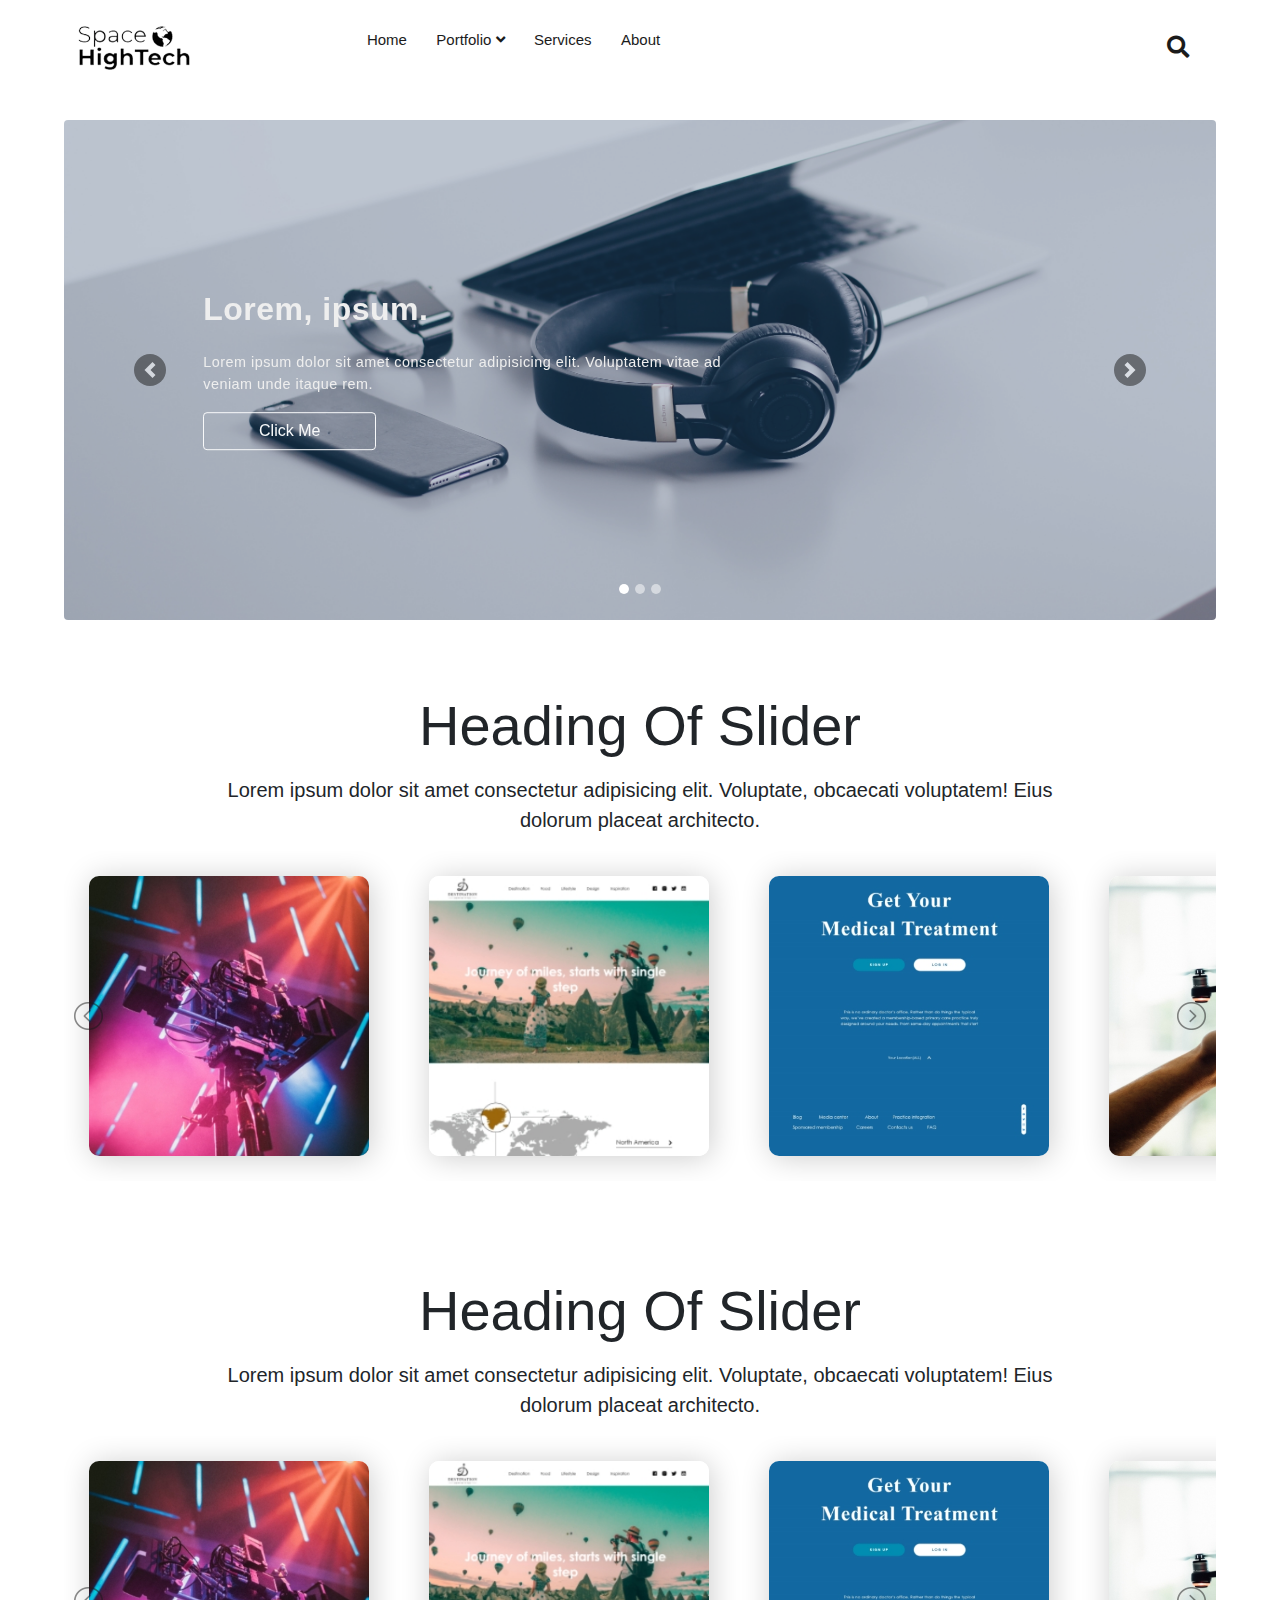
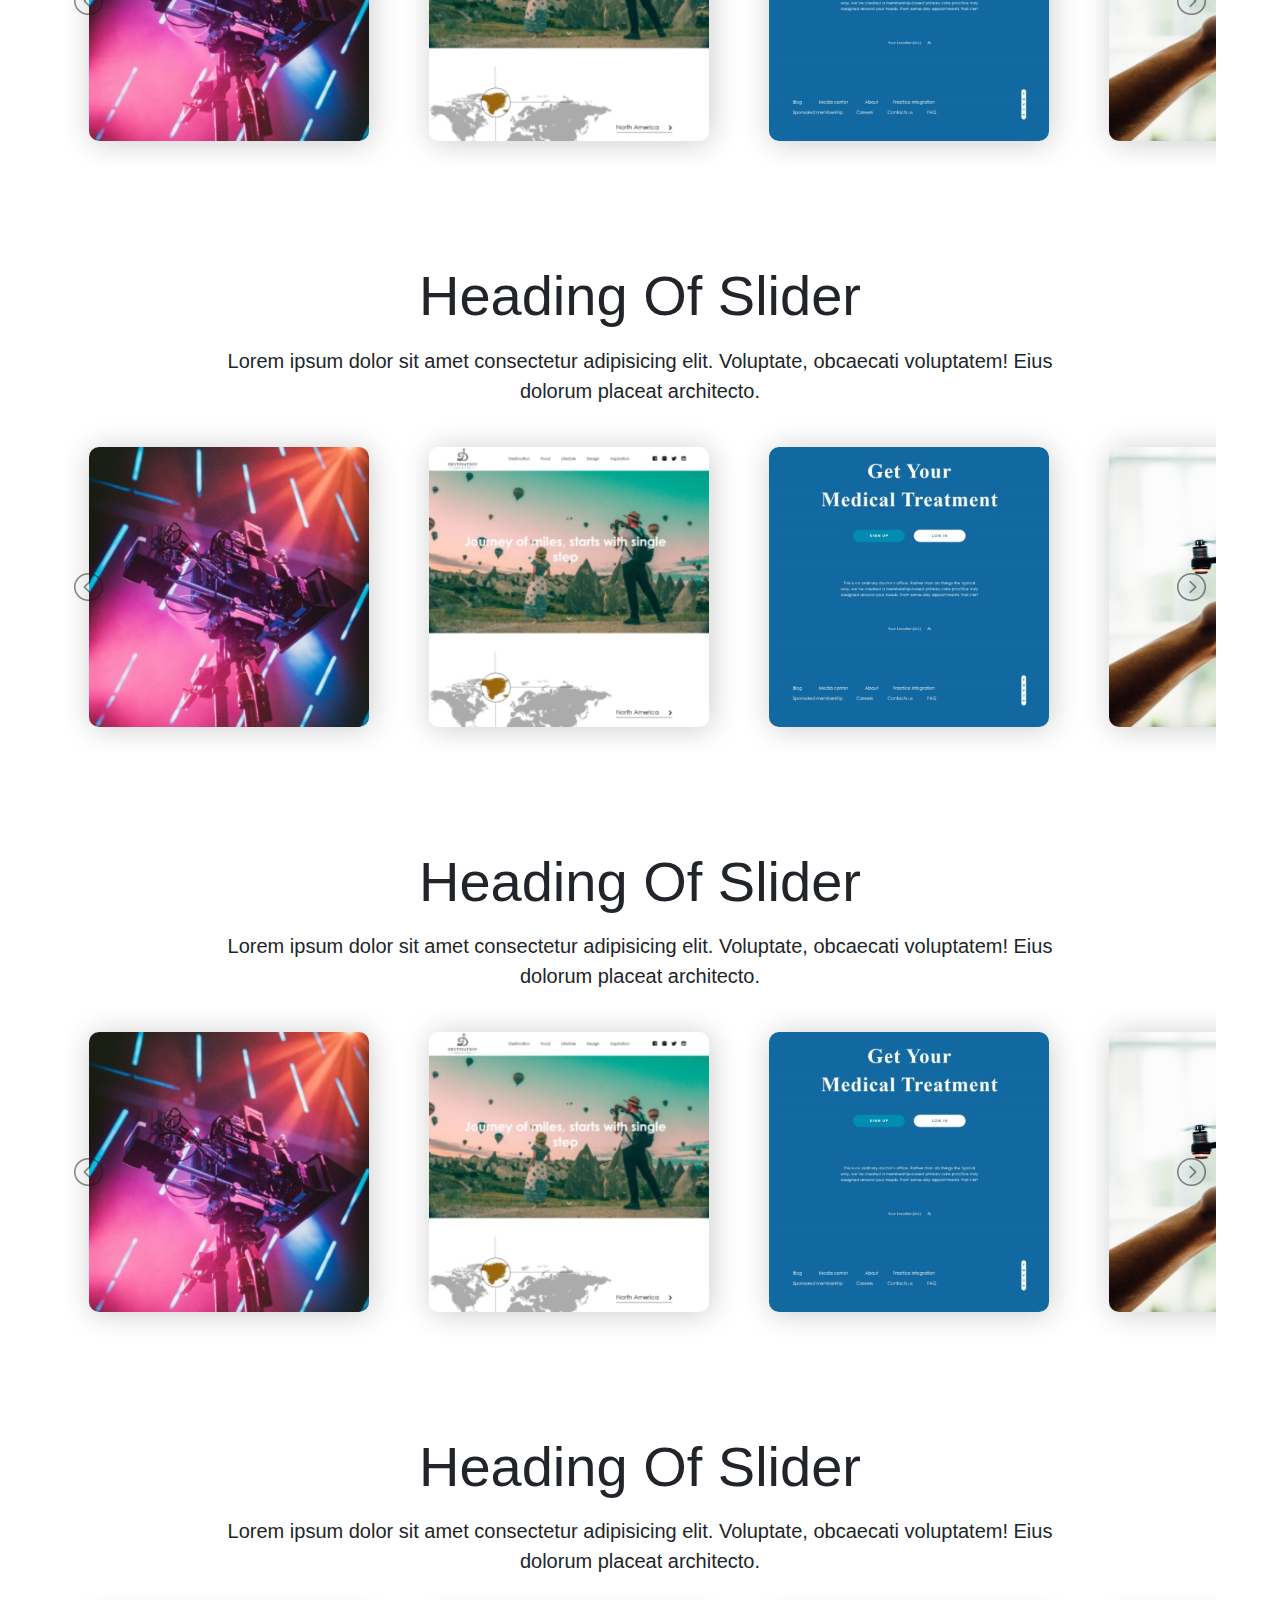
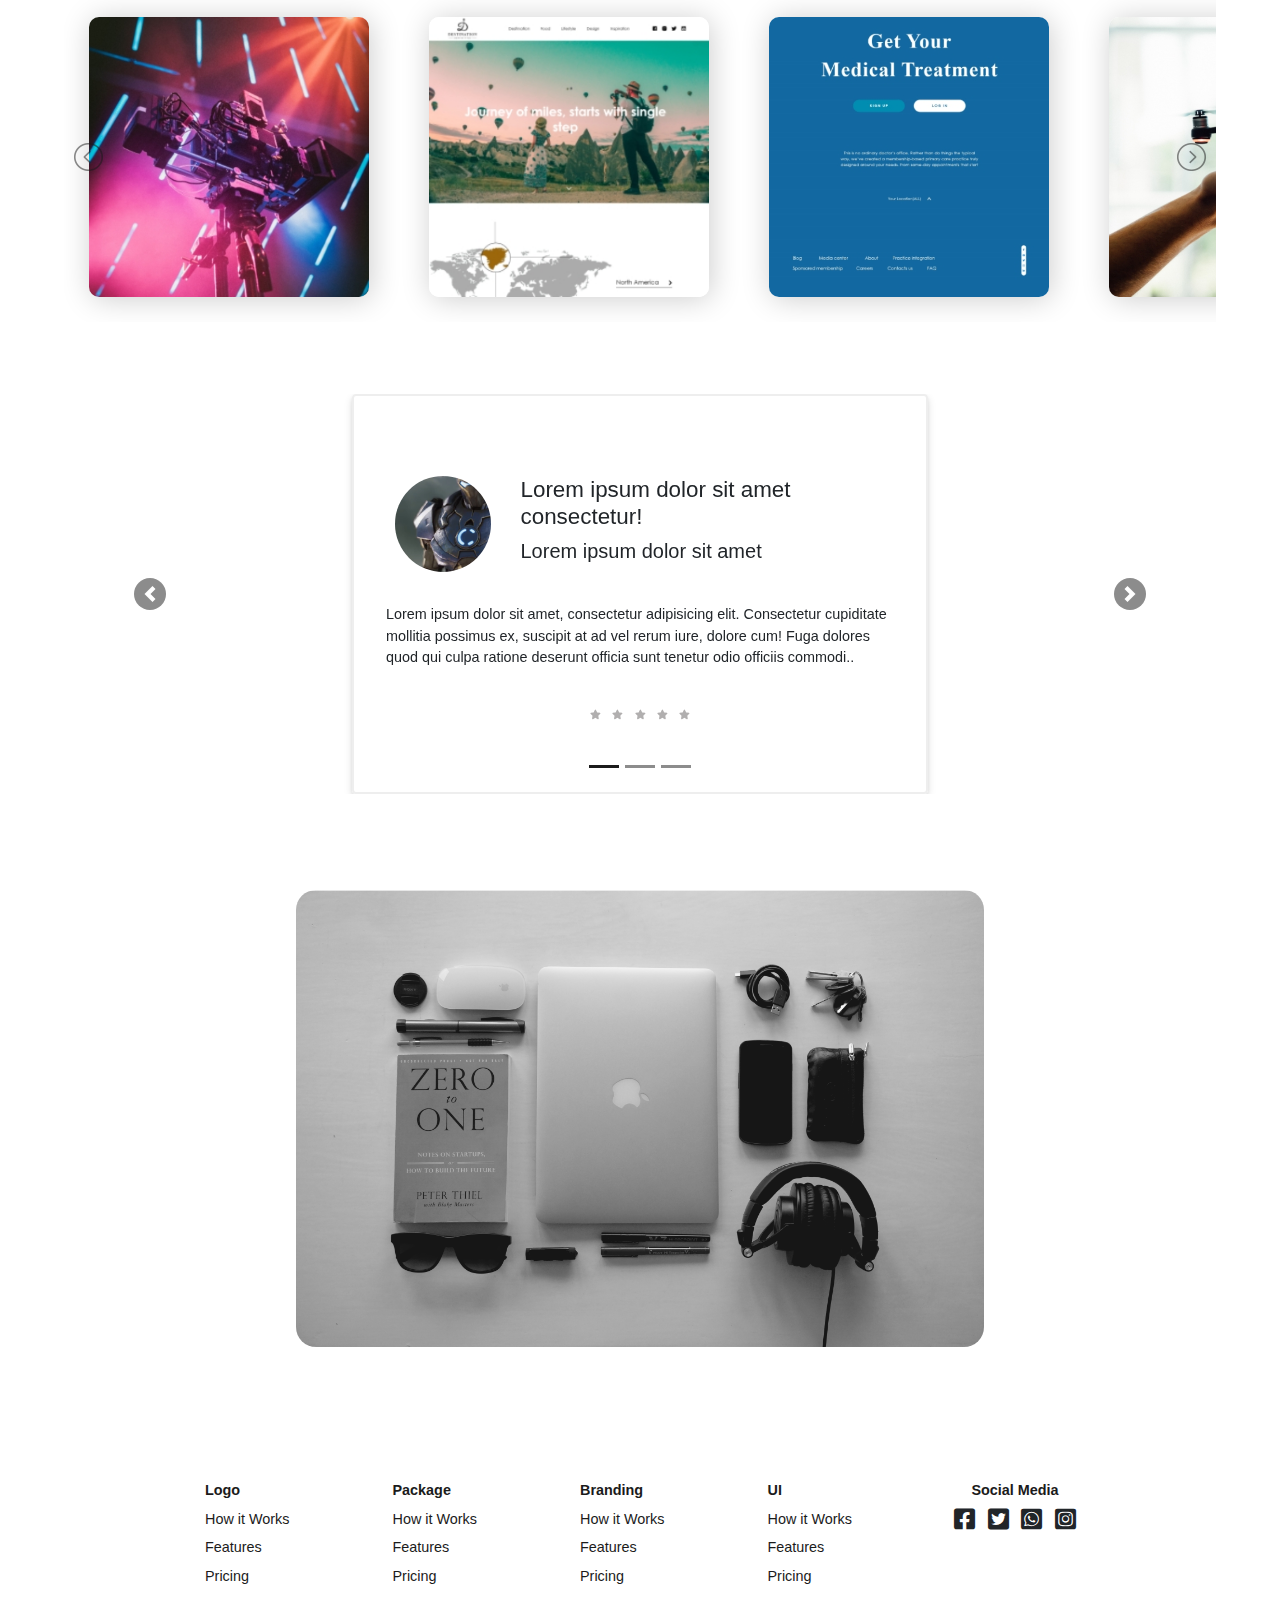
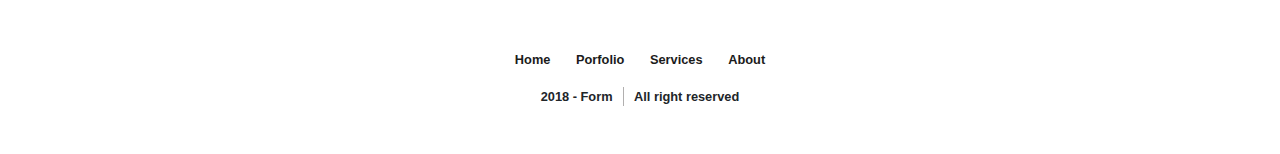
==== commit a85cd93c: "optimization added" ====
--- a/index.html
+++ b/index.html
@@ -28,7 +28,7 @@
                 </div>
                 <div class="header__item item--left">
                     <div class="logo">
-                        <a href="index.html"><img src="./img/logo.png" alt="cite logo"></a>
+                        <a href="index.html"><img src="./images/img/logo.png" alt="cite logo"></a>
                     </div>
                 </div>
                 <!-- menu start here -->
@@ -160,7 +160,7 @@
 
            <div class="carousel-inner rounded">
                <div class="carousel-item slidees active">
-                   <img src="./imgs/s1.jpg" class="showcase__slider__img img-fluid d-block">
+                   <img src="./images/content/s1.jpg" class="showcase__slider__img img-fluid d-block">
                    <div class="slider__content d-flex aligns-items-center justify-content-center">
                        <h1 class="showcase__title mb-md-4">Lorem, ipsum.</h1>
                        <p class="showcase__text mb-md-3 mb-2 w-75">Lorem ipsum dolor sit amet consectetur adipisicing elit. Voluptatem vitae ad veniam unde itaque rem.</p>
@@ -169,7 +169,7 @@
                    
                </div>
                <div class="carousel-item slidees rounded">
-                   <img src="./imgs/s2.jpg" class="showcase__slider__img img-fluid d-block">
+                   <img src="./images/content/s2.jpg" class="showcase__slider__img img-fluid d-block">
                    <div class="slider__content d-flex aligns-items-center justify-content-center">
                     <h1 class="showcase__title mb-md-4">Lorem, ipsum.</h1>
                     <p class="showcase__text mb-md-3 mb-2 w-75">Lorem ipsum dolor sit amet consectetur adipisicing elit. Voluptatem vitae ad veniam unde itaque rem.</p>
@@ -177,7 +177,7 @@
                     </div>
                </div>
                <div class="carousel-item slidees rounded">
-                   <img src="./imgs/s3.jpg" class="showcase__slider__img img-fluid d-block">
+                   <img src="./images/content/s3.jpg" class="showcase__slider__img img-fluid d-block">
                    <div class="slider__content d-flex aligns-items-center justify-content-center">
                     <h1 class="showcase__title mb-md-4">Lorem, ipsum.</h1>
                     <p class="showcase__text mb-md-3 mb-2 w-75">Lorem ipsum dolor sit amet consectetur adipisicing elit. Voluptatem vitae ad veniam unde itaque rem.</p>
@@ -203,12 +203,12 @@
             <li class="item-a">
                 <div class="card__slides__main">
                     <div class="card__slides">
-                        <img class="" src="./imgs/c1.jpg" alt="slides img">
+                        <img class="" src="./images/thumbnails/c1.jpg" alt="slides img">
                         <div class="card__slides__overlay">
                             <div class="card__slider__content px-3 py-2 d-flex flex-column justify-content-start align-items-center" >
                             <h4 class="h4 mb-2 card__slides__content__title"> Residual income 1</h4>
                                 <p class="lead card__slides__content__text">Lorem, ipsum dolor sit amet consectetur adipisicing elit.</p>
-                                <a href="#" class="btn btn-outline-light btn-sm" onclick="popupTogglerFunc('./imgs/c1.jpg')">Click Me</a>
+                                <a href="#" class="btn btn-outline-light btn-sm" onclick="popupTogglerFunc('./images/content/c1.jpg')">Click Me</a>
                              </div>
                         </div>
                     </div>
@@ -217,12 +217,12 @@
             <li class="item-b">
                 <div class="card__slides__main">
                     <div class="card__slides">
-                        <img class="" src="./imgs/c2.jpg" alt="slides img">
+                        <img class="" src="./images/thumbnails/c2.jpg" alt="slides img">
                         <div class="card__slides__overlay">
                             <div class="card__slider__content px-3 py-2 d-flex flex-column justify-content-start align-items-center" >
                                 <h4 class="h4 mb-2 card__slides__content__title"> Residual income 1</h4>
                                     <p class="lead card__slides__content__text">Lorem, ipsum dolor sit amet consectetur adipisicing elit.</p>
-                                    <a class="btn btn-outline-light btn-sm" onclick="popupTogglerFunc('./imgs/c2.jpg')">Click Me</a>
+                                    <a class="btn btn-outline-light btn-sm" onclick="popupTogglerFunc('./images/content/c2.jpg')">Click Me</a>
                             </div>
                         </div>
                     </div>
@@ -231,12 +231,12 @@
             <li class="item-c">
                 <div class="card__slides__main">
                     <div class="card__slides">
-                        <img class="" src="./imgs/c3.jpg" alt="slides img">
-                        <div class="card__slides__overlay">
-                            <div class="card__slider__content px-3 py-2 d-flex flex-column justify-content-start align-items-center" >
-                                <h4 class="h4 mb-2 card__slides__content__title"> Residual income 1</h4>
-                                <p class="lead card__slides__content__text">Lorem, ipsum dolor sit amet consectetur adipisicing elit.</p>
-                                <a class="btn btn-outline-light btn-sm" onclick="popupTogglerFunc('./imgs/c3.jpg')">Click Me</a>
+                        <img class="" src="./images/thumbnails/c3.jpg" alt="slides img">
+                        <div class="card__slides__overlay">
+                            <div class="card__slider__content px-3 py-2 d-flex flex-column justify-content-start align-items-center" >
+                                <h4 class="h4 mb-2 card__slides__content__title"> Residual income 1</h4>
+                                <p class="lead card__slides__content__text">Lorem, ipsum dolor sit amet consectetur adipisicing elit.</p>
+                                <a class="btn btn-outline-light btn-sm" onclick="popupTogglerFunc('./images/content/c3.jpg')">Click Me</a>
                             </div>
                         </div>
                     </div>
@@ -245,12 +245,12 @@
             <li class="item-d">
                 <div class="card__slides__main">
                     <div class="card__slides">
-                        <img class="" src="./imgs/c4.jpg" alt="slides img">
-                        <div class="card__slides__overlay">
-                            <div class="card__slider__content px-3 py-2 d-flex flex-column justify-content-start align-items-center" >
-                                <h4 class="h4 mb-2 card__slides__content__title"> Residual income 1</h4>
-                                <p class="lead card__slides__content__text">Lorem, ipsum dolor sit amet consectetur adipisicing elit.</p>
-                                <a class="btn btn-outline-light btn-sm" onclick="popupTogglerFunc('./imgs/c4.jpg')">Click Me</a>
+                        <img class="" src="./images/thumbnails/c4.jpg" alt="slides img">
+                        <div class="card__slides__overlay">
+                            <div class="card__slider__content px-3 py-2 d-flex flex-column justify-content-start align-items-center" >
+                                <h4 class="h4 mb-2 card__slides__content__title"> Residual income 1</h4>
+                                <p class="lead card__slides__content__text">Lorem, ipsum dolor sit amet consectetur adipisicing elit.</p>
+                                <a class="btn btn-outline-light btn-sm" onclick="popupTogglerFunc('./images/content/c4.jpg')">Click Me</a>
                             </div>
                         </div>
                     </div>
@@ -259,12 +259,12 @@
             <li class="item-e">
                 <div class="card__slides__main">
                     <div class="card__slides">
-                        <img class="" src="./imgs/c5.png" alt="slides img">
-                        <div class="card__slides__overlay">
-                            <div class="card__slider__content px-3 py-2 d-flex flex-column justify-content-start align-items-center" >
-                                <h4 class="h4 mb-2 card__slides__content__title"> Residual income 1</h4>
-                                <p class="lead card__slides__content__text">Lorem, ipsum dolor sit amet consectetur adipisicing elit.</p>
-                                <a class="btn btn-outline-light btn-sm" onclick="popupTogglerFunc('./imgs/c5.png')">Click Me</a>
+                        <img class="" src="./images/thumbnails/c5.jpg" alt="slides img">
+                        <div class="card__slides__overlay">
+                            <div class="card__slider__content px-3 py-2 d-flex flex-column justify-content-start align-items-center" >
+                                <h4 class="h4 mb-2 card__slides__content__title"> Residual income 1</h4>
+                                <p class="lead card__slides__content__text">Lorem, ipsum dolor sit amet consectetur adipisicing elit.</p>
+                                <a class="btn btn-outline-light btn-sm" onclick="popupTogglerFunc('./images/content/c5.jpg')">Click Me</a>
                             </div>
                         </div>
                     </div>
@@ -273,12 +273,12 @@
             <li class="item-f">
                 <div class="card__slides__main">
                     <div class="card__slides">
-                        <img class="" src="./imgs/c6.jpg" alt="slides img">
-                        <div class="card__slides__overlay">
-                            <div class="card__slider__content px-3 py-2 d-flex flex-column justify-content-start align-items-center" >
-                                <h4 class="h4 mb-2 card__slides__content__title"> Residual income 1</h4>
-                                <p class="lead card__slides__content__text">Lorem, ipsum dolor sit amet consectetur adipisicing elit.</p>
-                                <a class="btn btn-outline-light btn-sm" onclick="popupTogglerFunc('./imgs/c6.jpg')">Click Me</a>
+                        <img class="" src="./images/thumbnails/c6.jpg" alt="slides img">
+                        <div class="card__slides__overlay">
+                            <div class="card__slider__content px-3 py-2 d-flex flex-column justify-content-start align-items-center" >
+                                <h4 class="h4 mb-2 card__slides__content__title"> Residual income 1</h4>
+                                <p class="lead card__slides__content__text">Lorem, ipsum dolor sit amet consectetur adipisicing elit.</p>
+                                <a class="btn btn-outline-light btn-sm" onclick="popupTogglerFunc('./images/content/c6.jpg')">Click Me</a>
                             </div>
                         </div>
                     </div>
@@ -296,12 +296,12 @@
             <li class="item-a">
                 <div class="card__slides__main">
                     <div class="card__slides">
-                        <img class="" src="./imgs/c1.jpg" alt="slides img">
+                        <img class="" src="./images/thumbnails/c1.jpg" alt="slides img">
                         <div class="card__slides__overlay">
                             <div class="card__slider__content px-3 py-2 d-flex flex-column justify-content-start align-items-center" >
                             <h4 class="h4 mb-2 card__slides__content__title"> Residual income 1</h4>
                                 <p class="lead card__slides__content__text">Lorem, ipsum dolor sit amet consectetur adipisicing elit.</p>
-                                <a class="btn btn-outline-light btn-sm" onclick="popupTogglerFunc('./imgs/c1.jpg')">Click Me</a>
+                                <a class="btn btn-outline-light btn-sm" onclick="popupTogglerFunc('./images/content/c1.jpg')">Click Me</a>
                              </div>
                         </div>
                     </div>
@@ -310,12 +310,12 @@
             <li class="item-b">
                 <div class="card__slides__main">
                     <div class="card__slides">
-                        <img class="" src="./imgs/c2.jpg" alt="slides img">
+                        <img class="" src="./images/thumbnails/c2.jpg" alt="slides img">
                         <div class="card__slides__overlay">
                             <div class="card__slider__content px-3 py-2 d-flex flex-column justify-content-start align-items-center" >
                                 <h4 class="h4 mb-2 card__slides__content__title"> Residual income 1</h4>
                                     <p class="lead card__slides__content__text">Lorem, ipsum dolor sit amet consectetur adipisicing elit.</p>
-                                    <a class="btn btn-outline-light btn-sm" onclick="popupTogglerFunc('./imgs/c2.jpg')">Click Me</a>
+                                    <a class="btn btn-outline-light btn-sm" onclick="popupTogglerFunc('./images/content/c2.jpg')">Click Me</a>
                             </div>
                         </div>
                     </div>
@@ -324,12 +324,12 @@
             <li class="item-c">
                 <div class="card__slides__main">
                     <div class="card__slides">
-                        <img class="" src="./imgs/c3.jpg" alt="slides img">
-                        <div class="card__slides__overlay">
-                            <div class="card__slider__content px-3 py-2 d-flex flex-column justify-content-start align-items-center" >
-                                <h4 class="h4 mb-2 card__slides__content__title"> Residual income 1</h4>
-                                <p class="lead card__slides__content__text">Lorem, ipsum dolor sit amet consectetur adipisicing elit.</p>
-                                <a class="btn btn-outline-light btn-sm" onclick="popupTogglerFunc('./imgs/c3.jpg')">Click Me</a>
+                        <img class="" src="./images/thumbnails/c3.jpg" alt="slides img">
+                        <div class="card__slides__overlay">
+                            <div class="card__slider__content px-3 py-2 d-flex flex-column justify-content-start align-items-center" >
+                                <h4 class="h4 mb-2 card__slides__content__title"> Residual income 1</h4>
+                                <p class="lead card__slides__content__text">Lorem, ipsum dolor sit amet consectetur adipisicing elit.</p>
+                                <a class="btn btn-outline-light btn-sm" onclick="popupTogglerFunc('./images/content/c3.jpg')">Click Me</a>
                             </div>
                         </div>
                     </div>
@@ -338,12 +338,12 @@
             <li class="item-d">
                 <div class="card__slides__main">
                     <div class="card__slides">
-                        <img class="" src="./imgs/c4.jpg" alt="slides img">
-                        <div class="card__slides__overlay">
-                            <div class="card__slider__content px-3 py-2 d-flex flex-column justify-content-start align-items-center" >
-                                <h4 class="h4 mb-2 card__slides__content__title"> Residual income 1</h4>
-                                <p class="lead card__slides__content__text">Lorem, ipsum dolor sit amet consectetur adipisicing elit.</p>
-                                <a class="btn btn-outline-light btn-sm" onclick="popupTogglerFunc('./imgs/c4.jpg')">Click Me</a>
+                        <img class="" src="./images/thumbnails/c4.jpg" alt="slides img">
+                        <div class="card__slides__overlay">
+                            <div class="card__slider__content px-3 py-2 d-flex flex-column justify-content-start align-items-center" >
+                                <h4 class="h4 mb-2 card__slides__content__title"> Residual income 1</h4>
+                                <p class="lead card__slides__content__text">Lorem, ipsum dolor sit amet consectetur adipisicing elit.</p>
+                                <a class="btn btn-outline-light btn-sm" onclick="popupTogglerFunc('./images/content/c4.jpg')">Click Me</a>
                             </div>
                         </div>
                     </div>
@@ -352,12 +352,12 @@
             <li class="item-e">
                 <div class="card__slides__main">
                     <div class="card__slides">
-                        <img class="" src="./imgs/c5.png" alt="slides img">
-                        <div class="card__slides__overlay">
-                            <div class="card__slider__content px-3 py-2 d-flex flex-column justify-content-start align-items-center" >
-                                <h4 class="h4 mb-2 card__slides__content__title"> Residual income 1</h4>
-                                <p class="lead card__slides__content__text">Lorem, ipsum dolor sit amet consectetur adipisicing elit.</p>
-                                <a class="btn btn-outline-light btn-sm" onclick="popupTogglerFunc('./imgs/c5.png')">Click Me</a>
+                        <img class="" src="./images/thumbnails/c5.jpg" alt="slides img">
+                        <div class="card__slides__overlay">
+                            <div class="card__slider__content px-3 py-2 d-flex flex-column justify-content-start align-items-center" >
+                                <h4 class="h4 mb-2 card__slides__content__title"> Residual income 1</h4>
+                                <p class="lead card__slides__content__text">Lorem, ipsum dolor sit amet consectetur adipisicing elit.</p>
+                                <a class="btn btn-outline-light btn-sm" onclick="popupTogglerFunc('./images/content/c5.jpg')">Click Me</a>
                             </div>
                         </div>
                     </div>
@@ -366,12 +366,12 @@
             <li class="item-f">
                 <div class="card__slides__main">
                     <div class="card__slides">
-                        <img class="" src="./imgs/c6.jpg" alt="slides img">
-                        <div class="card__slides__overlay">
-                            <div class="card__slider__content px-3 py-2 d-flex flex-column justify-content-start align-items-center" >
-                                <h4 class="h4 mb-2 card__slides__content__title"> Residual income 1</h4>
-                                <p class="lead card__slides__content__text">Lorem, ipsum dolor sit amet consectetur adipisicing elit.</p>
-                                <a class="btn btn-outline-light btn-sm" onclick="popupTogglerFunc('./imgs/c6.jpg')">Click Me</a>
+                        <img class="" src="./images/thumbnails/c6.jpg" alt="slides img">
+                        <div class="card__slides__overlay">
+                            <div class="card__slider__content px-3 py-2 d-flex flex-column justify-content-start align-items-center" >
+                                <h4 class="h4 mb-2 card__slides__content__title"> Residual income 1</h4>
+                                <p class="lead card__slides__content__text">Lorem, ipsum dolor sit amet consectetur adipisicing elit.</p>
+                                <a class="btn btn-outline-light btn-sm" onclick="popupTogglerFunc('./images/content/c6.jpg')">Click Me</a>
                             </div>
                         </div>
                     </div>
@@ -389,12 +389,12 @@
             <li class="item-a">
                 <div class="card__slides__main">
                     <div class="card__slides">
-                        <img class="" src="./imgs/c1.jpg" alt="slides img">
+                        <img class="" src="./images/thumbnails/c1.jpg" alt="slides img">
                         <div class="card__slides__overlay">
                             <div class="card__slider__content px-3 py-2 d-flex flex-column justify-content-start align-items-center" >
                             <h4 class="h4 mb-2 card__slides__content__title"> Residual income 1</h4>
                                 <p class="lead card__slides__content__text">Lorem, ipsum dolor sit amet consectetur adipisicing elit.</p>
-                                <a class="btn btn-outline-light btn-sm" onclick="popupTogglerFunc('./imgs/c1.jpg')">Click Me</a>
+                                <a class="btn btn-outline-light btn-sm" onclick="popupTogglerFunc('./images/content/c1.jpg')">Click Me</a>
                              </div>
                         </div>
                     </div>
@@ -403,12 +403,12 @@
             <li class="item-b">
                 <div class="card__slides__main">
                     <div class="card__slides">
-                        <img class="" src="./imgs/c2.jpg" alt="slides img">
+                        <img class="" src="./images/thumbnails/c2.jpg" alt="slides img">
                         <div class="card__slides__overlay">
                             <div class="card__slider__content px-3 py-2 d-flex flex-column justify-content-start align-items-center" >
                                 <h4 class="h4 mb-2 card__slides__content__title"> Residual income 1</h4>
                                     <p class="lead card__slides__content__text">Lorem, ipsum dolor sit amet consectetur adipisicing elit.</p>
-                                    <a class="btn btn-outline-light btn-sm" onclick="popupTogglerFunc('./imgs/c2.jpg')">Click Me</a>
+                                    <a class="btn btn-outline-light btn-sm" onclick="popupTogglerFunc('./images/content/c2.jpg')">Click Me</a>
                             </div>
                         </div>
                     </div>
@@ -417,12 +417,12 @@
             <li class="item-c">
                 <div class="card__slides__main">
                     <div class="card__slides">
-                        <img class="" src="./imgs/c3.jpg" alt="slides img">
-                        <div class="card__slides__overlay">
-                            <div class="card__slider__content px-3 py-2 d-flex flex-column justify-content-start align-items-center" >
-                                <h4 class="h4 mb-2 card__slides__content__title"> Residual income 1</h4>
-                                <p class="lead card__slides__content__text">Lorem, ipsum dolor sit amet consectetur adipisicing elit.</p>
-                                <a class="btn btn-outline-light btn-sm" onclick="popupTogglerFunc('./imgs/c3.jpg')">Click Me</a>
+                        <img class="" src="./images/thumbnails/c3.jpg" alt="slides img">
+                        <div class="card__slides__overlay">
+                            <div class="card__slider__content px-3 py-2 d-flex flex-column justify-content-start align-items-center" >
+                                <h4 class="h4 mb-2 card__slides__content__title"> Residual income 1</h4>
+                                <p class="lead card__slides__content__text">Lorem, ipsum dolor sit amet consectetur adipisicing elit.</p>
+                                <a class="btn btn-outline-light btn-sm" onclick="popupTogglerFunc('./images/content/c3.jpg')">Click Me</a>
                             </div>
                         </div>
                     </div>
@@ -431,12 +431,12 @@
             <li class="item-d">
                 <div class="card__slides__main">
                     <div class="card__slides">
-                        <img class="" src="./imgs/c4.jpg" alt="slides img">
-                        <div class="card__slides__overlay">
-                            <div class="card__slider__content px-3 py-2 d-flex flex-column justify-content-start align-items-center" >
-                                <h4 class="h4 mb-2 card__slides__content__title"> Residual income 1</h4>
-                                <p class="lead card__slides__content__text">Lorem, ipsum dolor sit amet consectetur adipisicing elit.</p>
-                                <a class="btn btn-outline-light btn-sm" onclick="popupTogglerFunc('./imgs/c4.jpg')">Click Me</a>
+                        <img class="" src="./images/thumbnails/c4.jpg" alt="slides img">
+                        <div class="card__slides__overlay">
+                            <div class="card__slider__content px-3 py-2 d-flex flex-column justify-content-start align-items-center" >
+                                <h4 class="h4 mb-2 card__slides__content__title"> Residual income 1</h4>
+                                <p class="lead card__slides__content__text">Lorem, ipsum dolor sit amet consectetur adipisicing elit.</p>
+                                <a class="btn btn-outline-light btn-sm" onclick="popupTogglerFunc('./images/content/c4.jpg')">Click Me</a>
                             </div>
                         </div>
                     </div>
@@ -445,12 +445,12 @@
             <li class="item-e">
                 <div class="card__slides__main">
                     <div class="card__slides">
-                        <img class="" src="./imgs/c5.png" alt="slides img">
-                        <div class="card__slides__overlay">
-                            <div class="card__slider__content px-3 py-2 d-flex flex-column justify-content-start align-items-center" >
-                                <h4 class="h4 mb-2 card__slides__content__title"> Residual income 1</h4>
-                                <p class="lead card__slides__content__text">Lorem, ipsum dolor sit amet consectetur adipisicing elit.</p>
-                                <a class="btn btn-outline-light btn-sm" onclick="popupTogglerFunc('./imgs/c5.png')">Click Me</a>
+                        <img class="" src="./images/thumbnails/c5.jpg" alt="slides img">
+                        <div class="card__slides__overlay">
+                            <div class="card__slider__content px-3 py-2 d-flex flex-column justify-content-start align-items-center" >
+                                <h4 class="h4 mb-2 card__slides__content__title"> Residual income 1</h4>
+                                <p class="lead card__slides__content__text">Lorem, ipsum dolor sit amet consectetur adipisicing elit.</p>
+                                <a class="btn btn-outline-light btn-sm" onclick="popupTogglerFunc('./images/content/c5.jpg')">Click Me</a>
                             </div>
                         </div>
                     </div>
@@ -459,12 +459,12 @@
             <li class="item-f">
                 <div class="card__slides__main">
                     <div class="card__slides">
-                        <img class="" src="./imgs/c6.jpg" alt="slides img">
-                        <div class="card__slides__overlay">
-                            <div class="card__slider__content px-3 py-2 d-flex flex-column justify-content-start align-items-center" >
-                                <h4 class="h4 mb-2 card__slides__content__title"> Residual income 1</h4>
-                                <p class="lead card__slides__content__text">Lorem, ipsum dolor sit amet consectetur adipisicing elit.</p>
-                                <a class="btn btn-outline-light btn-sm" onclick="popupTogglerFunc('./imgs/c6.jpg')">Click Me</a>
+                        <img class="" src="./images/thumbnails/c6.jpg" alt="slides img">
+                        <div class="card__slides__overlay">
+                            <div class="card__slider__content px-3 py-2 d-flex flex-column justify-content-start align-items-center" >
+                                <h4 class="h4 mb-2 card__slides__content__title"> Residual income 1</h4>
+                                <p class="lead card__slides__content__text">Lorem, ipsum dolor sit amet consectetur adipisicing elit.</p>
+                                <a class="btn btn-outline-light btn-sm" onclick="popupTogglerFunc('./images/content/c6.jpg')">Click Me</a>
                             </div>
                         </div>
                     </div>
@@ -482,12 +482,12 @@
             <li class="item-a">
                 <div class="card__slides__main">
                     <div class="card__slides">
-                        <img class="" src="./imgs/c1.jpg" alt="slides img">
+                        <img class="" src="./images/thumbnails/c1.jpg" alt="slides img">
                         <div class="card__slides__overlay">
                             <div class="card__slider__content px-3 py-2 d-flex flex-column justify-content-start align-items-center" >
                             <h4 class="h4 mb-2 card__slides__content__title"> Residual income 1</h4>
                                 <p class="lead card__slides__content__text">Lorem, ipsum dolor sit amet consectetur adipisicing elit.</p>
-                                <a class="btn btn-outline-light btn-sm" onclick="popupTogglerFunc('./imgs/c1.jpg')">Click Me</a>
+                                <a class="btn btn-outline-light btn-sm" onclick="popupTogglerFunc('./images/content/c1.jpg')">Click Me</a>
                              </div>
                         </div>
                     </div>
@@ -496,12 +496,12 @@
             <li class="item-b">
                 <div class="card__slides__main">
                     <div class="card__slides">
-                        <img class="" src="./imgs/c2.jpg" alt="slides img">
+                        <img class="" src="./images/thumbnails/c2.jpg" alt="slides img">
                         <div class="card__slides__overlay">
                             <div class="card__slider__content px-3 py-2 d-flex flex-column justify-content-start align-items-center" >
                                 <h4 class="h4 mb-2 card__slides__content__title"> Residual income 1</h4>
                                     <p class="lead card__slides__content__text">Lorem, ipsum dolor sit amet consectetur adipisicing elit.</p>
-                                    <a class="btn btn-outline-light btn-sm" onclick="popupTogglerFunc('./imgs/c2.jpg')">Click Me</a>
+                                    <a class="btn btn-outline-light btn-sm" onclick="popupTogglerFunc('./images/content/c2.jpg')">Click Me</a>
                             </div>
                         </div>
                     </div>
@@ -510,12 +510,12 @@
             <li class="item-c">
                 <div class="card__slides__main">
                     <div class="card__slides">
-                        <img class="" src="./imgs/c3.jpg" alt="slides img">
-                        <div class="card__slides__overlay">
-                            <div class="card__slider__content px-3 py-2 d-flex flex-column justify-content-start align-items-center" >
-                                <h4 class="h4 mb-2 card__slides__content__title"> Residual income 1</h4>
-                                <p class="lead card__slides__content__text">Lorem, ipsum dolor sit amet consectetur adipisicing elit.</p>
-                                <a class="btn btn-outline-light btn-sm" onclick="popupTogglerFunc('./imgs/c3.jpg')">Click Me</a>
+                        <img class="" src="./images/thumbnails/c3.jpg" alt="slides img">
+                        <div class="card__slides__overlay">
+                            <div class="card__slider__content px-3 py-2 d-flex flex-column justify-content-start align-items-center" >
+                                <h4 class="h4 mb-2 card__slides__content__title"> Residual income 1</h4>
+                                <p class="lead card__slides__content__text">Lorem, ipsum dolor sit amet consectetur adipisicing elit.</p>
+                                <a class="btn btn-outline-light btn-sm" onclick="popupTogglerFunc('./images/content/c3.jpg')">Click Me</a>
                             </div>
                         </div>
                     </div>
@@ -524,12 +524,12 @@
             <li class="item-d">
                 <div class="card__slides__main">
                     <div class="card__slides">
-                        <img class="" src="./imgs/c4.jpg" alt="slides img">
-                        <div class="card__slides__overlay">
-                            <div class="card__slider__content px-3 py-2 d-flex flex-column justify-content-start align-items-center" >
-                                <h4 class="h4 mb-2 card__slides__content__title"> Residual income 1</h4>
-                                <p class="lead card__slides__content__text">Lorem, ipsum dolor sit amet consectetur adipisicing elit.</p>
-                                <a class="btn btn-outline-light btn-sm" onclick="popupTogglerFunc('./imgs/c4.jpg')">Click Me</a>
+                        <img class="" src="./images/thumbnails/c4.jpg" alt="slides img">
+                        <div class="card__slides__overlay">
+                            <div class="card__slider__content px-3 py-2 d-flex flex-column justify-content-start align-items-center" >
+                                <h4 class="h4 mb-2 card__slides__content__title"> Residual income 1</h4>
+                                <p class="lead card__slides__content__text">Lorem, ipsum dolor sit amet consectetur adipisicing elit.</p>
+                                <a class="btn btn-outline-light btn-sm" onclick="popupTogglerFunc('./images/content/c4.jpg')">Click Me</a>
                             </div>
                         </div>
                     </div>
@@ -538,12 +538,12 @@
             <li class="item-e">
                 <div class="card__slides__main">
                     <div class="card__slides">
-                        <img class="" src="./imgs/c5.png" alt="slides img">
-                        <div class="card__slides__overlay">
-                            <div class="card__slider__content px-3 py-2 d-flex flex-column justify-content-start align-items-center" >
-                                <h4 class="h4 mb-2 card__slides__content__title"> Residual income 1</h4>
-                                <p class="lead card__slides__content__text">Lorem, ipsum dolor sit amet consectetur adipisicing elit.</p>
-                                <a class="btn btn-outline-light btn-sm" onclick="popupTogglerFunc('./imgs/c5.png')">Click Me</a>
+                        <img class="" src="./images/thumbnails/c5.jpg" alt="slides img">
+                        <div class="card__slides__overlay">
+                            <div class="card__slider__content px-3 py-2 d-flex flex-column justify-content-start align-items-center" >
+                                <h4 class="h4 mb-2 card__slides__content__title"> Residual income 1</h4>
+                                <p class="lead card__slides__content__text">Lorem, ipsum dolor sit amet consectetur adipisicing elit.</p>
+                                <a class="btn btn-outline-light btn-sm" onclick="popupTogglerFunc('./images/content/c5.png')">Click Me</a>
                             </div>
                         </div>
                     </div>
@@ -552,12 +552,12 @@
             <li class="item-f">
                 <div class="card__slides__main">
                     <div class="card__slides">
-                        <img class="" src="./imgs/c6.jpg" alt="slides img">
-                        <div class="card__slides__overlay">
-                            <div class="card__slider__content px-3 py-2 d-flex flex-column justify-content-start align-items-center" >
-                                <h4 class="h4 mb-2 card__slides__content__title"> Residual income 1</h4>
-                                <p class="lead card__slides__content__text">Lorem, ipsum dolor sit amet consectetur adipisicing elit.</p>
-                                <a class="btn btn-outline-light btn-sm" onclick="popupTogglerFunc('./imgs/c6.jpg')">Click Me</a>
+                        <img class="" src="./images/thumbnails/c6.jpg" alt="slides img">
+                        <div class="card__slides__overlay">
+                            <div class="card__slider__content px-3 py-2 d-flex flex-column justify-content-start align-items-center" >
+                                <h4 class="h4 mb-2 card__slides__content__title"> Residual income 1</h4>
+                                <p class="lead card__slides__content__text">Lorem, ipsum dolor sit amet consectetur adipisicing elit.</p>
+                                <a class="btn btn-outline-light btn-sm" onclick="popupTogglerFunc('./images/content/c6.jpg')">Click Me</a>
                             </div>
                         </div>
                     </div>
@@ -575,12 +575,12 @@
             <li class="item-a">
                 <div class="card__slides__main">
                     <div class="card__slides">
-                        <img class="" src="./imgs/c1.jpg" alt="slides img">
+                        <img class="" src="./images/thumbnails/c1.jpg" alt="slides img">
                         <div class="card__slides__overlay">
                             <div class="card__slider__content px-3 py-2 d-flex flex-column justify-content-start align-items-center" >
                             <h4 class="h4 mb-2 card__slides__content__title"> Residual income 1</h4>
                                 <p class="lead card__slides__content__text">Lorem, ipsum dolor sit amet consectetur adipisicing elit.</p>
-                                <a class="btn btn-outline-light btn-sm" onclick="popupTogglerFunc('./imgs/c1.jpg')">Click Me</a>
+                                <a class="btn btn-outline-light btn-sm" onclick="popupTogglerFunc('./images/content/c1.jpg')">Click Me</a>
                              </div>
                         </div>
                     </div>
@@ -589,12 +589,12 @@
             <li class="item-b">
                 <div class="card__slides__main">
                     <div class="card__slides">
-                        <img class="" src="./imgs/c2.jpg" alt="slides img">
+                        <img class="" src="./images/thumbnails/c2.jpg" alt="slides img">
                         <div class="card__slides__overlay">
                             <div class="card__slider__content px-3 py-2 d-flex flex-column justify-content-start align-items-center" >
                                 <h4 class="h4 mb-2 card__slides__content__title"> Residual income 1</h4>
                                     <p class="lead card__slides__content__text">Lorem, ipsum dolor sit amet consectetur adipisicing elit.</p>
-                                    <a class="btn btn-outline-light btn-sm" onclick="popupTogglerFunc('./imgs/c2.jpg')">Click Me</a>
+                                    <a class="btn btn-outline-light btn-sm" onclick="popupTogglerFunc('./images/content/c2.jpg')">Click Me</a>
                             </div>
                         </div>
                     </div>
@@ -603,12 +603,12 @@
             <li class="item-c">
                 <div class="card__slides__main">
                     <div class="card__slides">
-                        <img class="" src="./imgs/c3.jpg" alt="slides img">
-                        <div class="card__slides__overlay">
-                            <div class="card__slider__content px-3 py-2 d-flex flex-column justify-content-start align-items-center" >
-                                <h4 class="h4 mb-2 card__slides__content__title"> Residual income 1</h4>
-                                <p class="lead card__slides__content__text">Lorem, ipsum dolor sit amet consectetur adipisicing elit.</p>
-                                <a class="btn btn-outline-light btn-sm" onclick="popupTogglerFunc('./imgs/c3.jpg')">Click Me</a>
+                        <img class="" src="./images/thumbnails/c3.jpg" alt="slides img">
+                        <div class="card__slides__overlay">
+                            <div class="card__slider__content px-3 py-2 d-flex flex-column justify-content-start align-items-center" >
+                                <h4 class="h4 mb-2 card__slides__content__title"> Residual income 1</h4>
+                                <p class="lead card__slides__content__text">Lorem, ipsum dolor sit amet consectetur adipisicing elit.</p>
+                                <a class="btn btn-outline-light btn-sm" onclick="popupTogglerFunc('./images/content/c3.jpg')">Click Me</a>
                             </div>
                         </div>
                     </div>
@@ -617,12 +617,12 @@
             <li class="item-d">
                 <div class="card__slides__main">
                     <div class="card__slides">
-                        <img class="" src="./imgs/c4.jpg" alt="slides img">
-                        <div class="card__slides__overlay">
-                            <div class="card__slider__content px-3 py-2 d-flex flex-column justify-content-start align-items-center" >
-                                <h4 class="h4 mb-2 card__slides__content__title"> Residual income 1</h4>
-                                <p class="lead card__slides__content__text">Lorem, ipsum dolor sit amet consectetur adipisicing elit.</p>
-                                <a class="btn btn-outline-light btn-sm" onclick="popupTogglerFunc('./imgs/c4.jpg')">Click Me</a>
+                        <img class="" src="./images/thumbnails/c4.jpg" alt="slides img">
+                        <div class="card__slides__overlay">
+                            <div class="card__slider__content px-3 py-2 d-flex flex-column justify-content-start align-items-center" >
+                                <h4 class="h4 mb-2 card__slides__content__title"> Residual income 1</h4>
+                                <p class="lead card__slides__content__text">Lorem, ipsum dolor sit amet consectetur adipisicing elit.</p>
+                                <a class="btn btn-outline-light btn-sm" onclick="popupTogglerFunc('./images/content/c4.jpg')">Click Me</a>
                             </div>
                         </div>
                     </div>
@@ -631,12 +631,12 @@
             <li class="item-e">
                 <div class="card__slides__main">
                     <div class="card__slides">
-                        <img class="" src="./imgs/c5.png" alt="slides img">
-                        <div class="card__slides__overlay">
-                            <div class="card__slider__content px-3 py-2 d-flex flex-column justify-content-start align-items-center" >
-                                <h4 class="h4 mb-2 card__slides__content__title"> Residual income 1</h4>
-                                <p class="lead card__slides__content__text">Lorem, ipsum dolor sit amet consectetur adipisicing elit.</p>
-                                <a class="btn btn-outline-light btn-sm" onclick="popupTogglerFunc('./imgs/c5.png')">Click Me</a>
+                        <img class="" src="./images/thumbnails/c5.jpg" alt="slides img">
+                        <div class="card__slides__overlay">
+                            <div class="card__slider__content px-3 py-2 d-flex flex-column justify-content-start align-items-center" >
+                                <h4 class="h4 mb-2 card__slides__content__title"> Residual income 1</h4>
+                                <p class="lead card__slides__content__text">Lorem, ipsum dolor sit amet consectetur adipisicing elit.</p>
+                                <a class="btn btn-outline-light btn-sm" onclick="popupTogglerFunc('./images/content/c5.png')">Click Me</a>
                             </div>
                         </div>
                     </div>
@@ -645,12 +645,12 @@
             <li class="item-f">
                 <div class="card__slides__main">
                     <div class="card__slides">
-                        <img class="" src="./imgs/c6.jpg" alt="slides img">
-                        <div class="card__slides__overlay">
-                            <div class="card__slider__content px-3 py-2 d-flex flex-column justify-content-start align-items-center" >
-                                <h4 class="h4 mb-2 card__slides__content__title"> Residual income 1</h4>
-                                <p class="lead card__slides__content__text">Lorem, ipsum dolor sit amet consectetur adipisicing elit.</p>
-                                <a class="btn btn-outline-light btn-sm" onclick="popupTogglerFunc('./imgs/c6.jpg')">Click Me</a>
+                        <img class="" src="./images/thumbnails/c6.jpg" alt="slides img">
+                        <div class="card__slides__overlay">
+                            <div class="card__slider__content px-3 py-2 d-flex flex-column justify-content-start align-items-center" >
+                                <h4 class="h4 mb-2 card__slides__content__title"> Residual income 1</h4>
+                                <p class="lead card__slides__content__text">Lorem, ipsum dolor sit amet consectetur adipisicing elit.</p>
+                                <a class="btn btn-outline-light btn-sm" onclick="popupTogglerFunc('./images/content/c6.jpg')">Click Me</a>
                             </div>
                         </div>
                     </div>
@@ -677,7 +677,7 @@
                    <div class="profile__slider__content rounded">
                        <div class="profile__slider__card__img__heaing row">
                           <div class="col-3 col-md-4 col-lg-3 pl-lg-4 pl-auto">
-                               <img class="profile__card__img" src="./img/c1-pres-bg.jpg" alt="">
+                               <img class="profile__card__img" src="./images/img/c1-pres-bg.jpg" alt="">
                           
                           </div>
                           <div class="col-9 col-md-8 col-lg-8  d-flex flex-column justify-content-center">
@@ -711,7 +711,7 @@
                    <div class="profile__slider__content rounded">
                        <div class="profile__slider__card__img__heaing row">
                            <div class="col-3 col-md-4 col-lg-3  pl-lg-4 pl-auto">
-                                <img class="profile__card__img" src="./img/c1-pres-bg.jpg" alt="">
+                                <img class="profile__card__img" src="./images/img/c1-pres-bg.jpg" alt="">
                            </div>
                            <div class="col-9 col-md-8 col-lg-8 d-flex flex-column justify-content-center">
                                 <h1 class="profile__card__title">Lorem ipsum dolor sit amet consectetur!</h1>
@@ -743,7 +743,7 @@
                    <div class="profile__slider__content rounded">
                        <div class="profile__slider__card__img__heaing row">
                            <div class="col-3 pl-none  col-md-4 col-lg-3 pl-lg-4 pl-auto">
-                                <img class="profile__card__img" src="./img/c1-pres-bg.jpg" alt="">
+                                <img class="profile__card__img" src="./images/img/c1-pres-bg.jpg" alt="">
                            
                            </div>
                            <div class="col-9 pl-none col-md-8 col-lg-8 d-flex flex-column justify-content-center">
@@ -940,8 +940,8 @@
                     <div class="wrapper mt-5">	
                         <div class="main__services__social__button" id="a">
                             <div class="icon">
-                                <img id="facebook" src="./img/facebook.png">
-                                <img id="facebookwhite" src="./img/facebookwhite.png">
+                                <img id="facebook" src="./images/img/facebook.png">
+                                <img id="facebookwhite" src="./images/img/facebookwhite.png">
                             </div>
                             <div>
                                 <a href="#">Contact </a>
@@ -949,8 +949,8 @@
                         </div>
                         <div class="main__services__social__button" id="b">
                             <div class="icon">
-                                <img id="fiverr" src="./img/fiverr.png">
-                                <img id="fiverrwhite" src="./img/fiverrwhite.png">
+                                <img id="fiverr" src="./images/img/fiverr.png">
+                                <img id="fiverrwhite" src="./images/img/fiverrwhite.png">
                             </div>
                             <div>
                                 <a href="#">Order Now</a>
@@ -959,8 +959,8 @@
                         </div>
                         <div class="main__services__social__button" id="c">
                             <div class="icon">
-                                <img id="whatsapp" src="./img/whatsapp.png">
-                                <img id="whatsappwhite" src="./img/whatsappwhite.png">
+                                <img id="whatsapp" src="./images/img/whatsapp.png">
+                                <img id="whatsappwhite" src="./images/img/whatsappwhite.png">
                             </div>
                             <div>
                                 <a href="#">Contact</a>
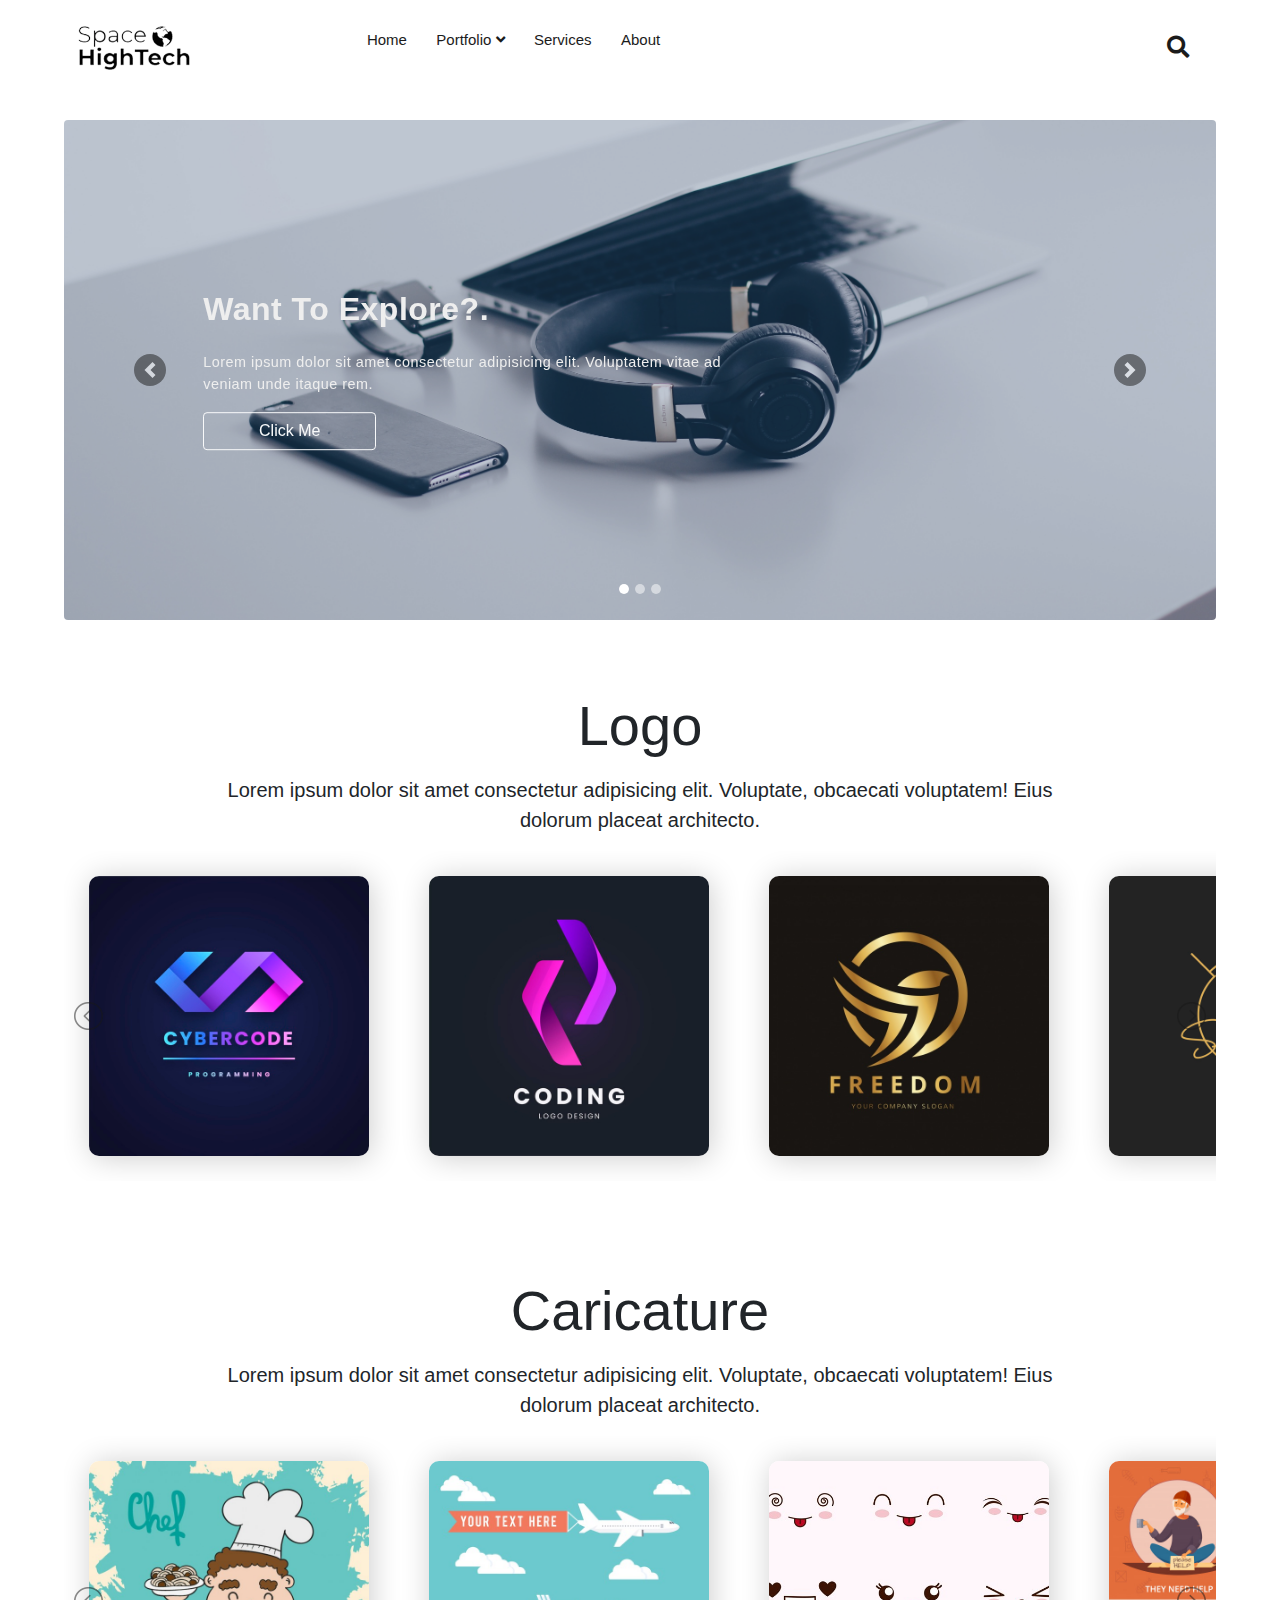
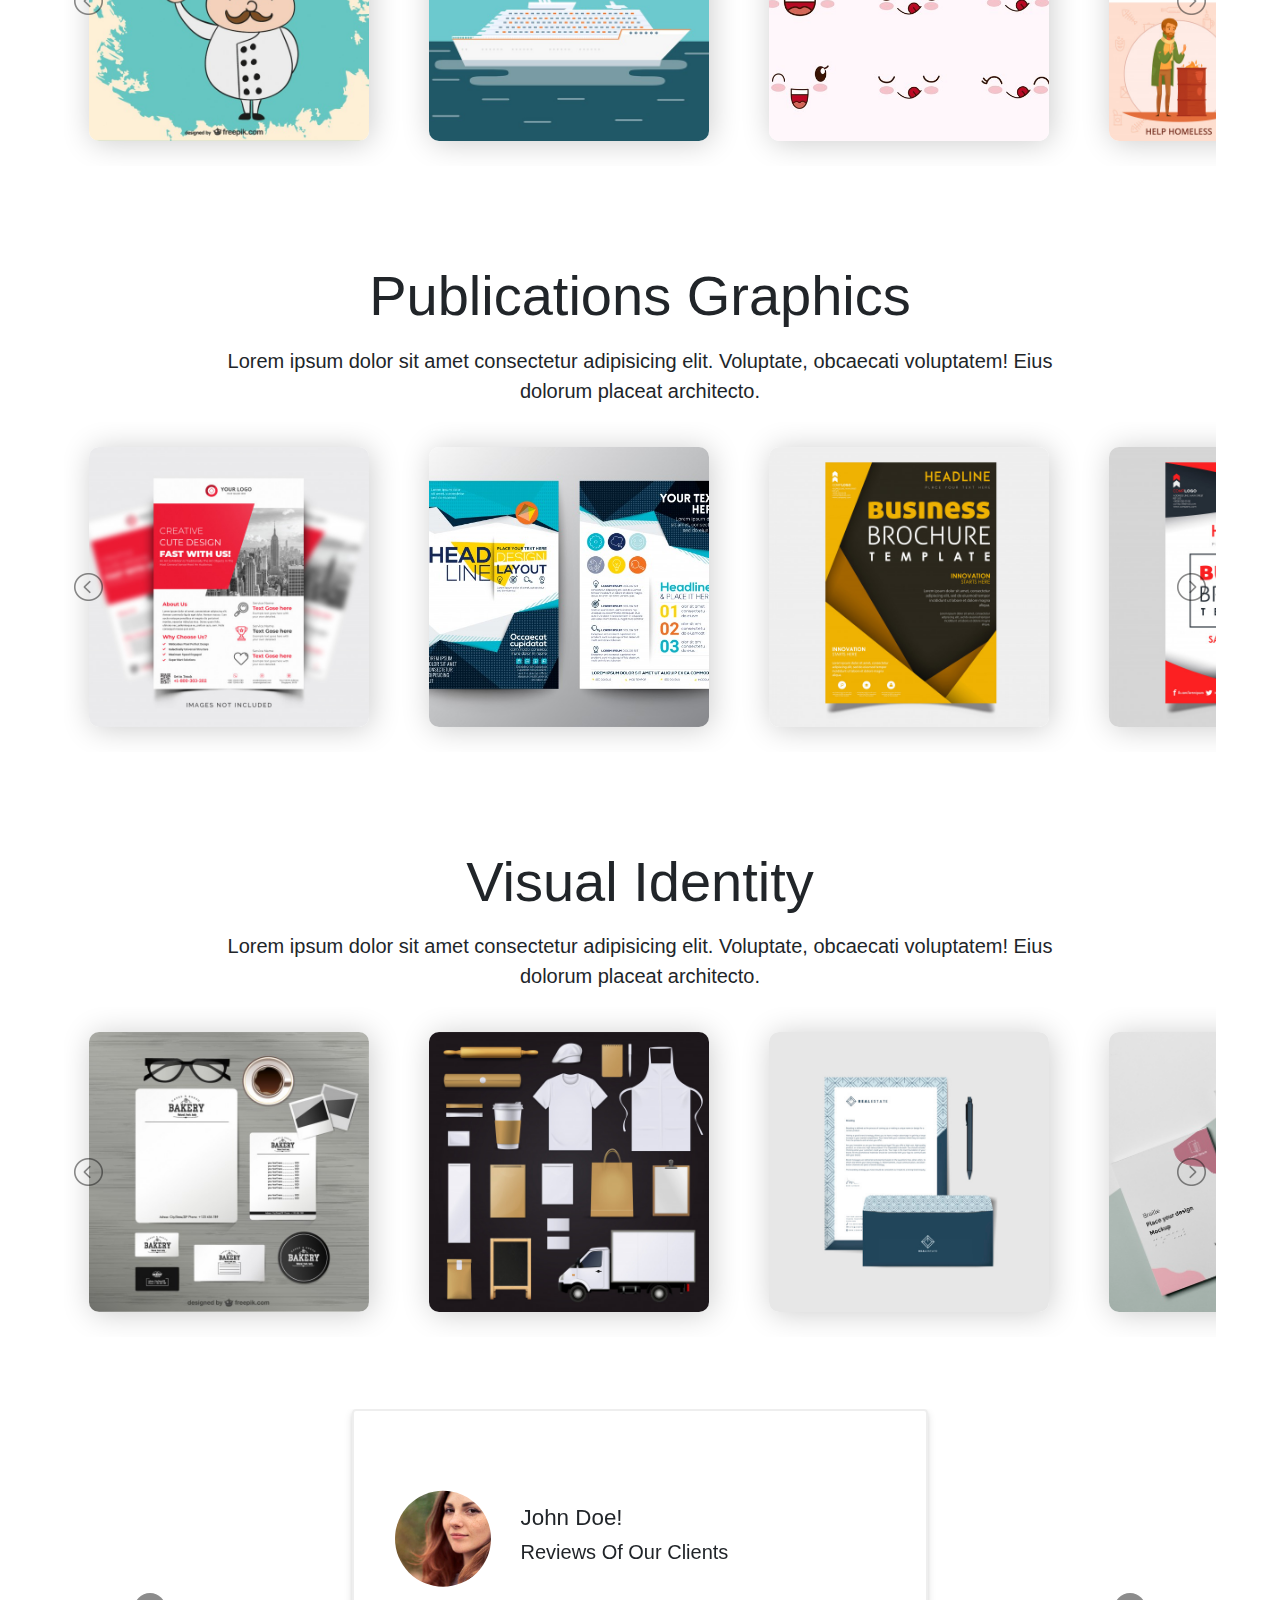
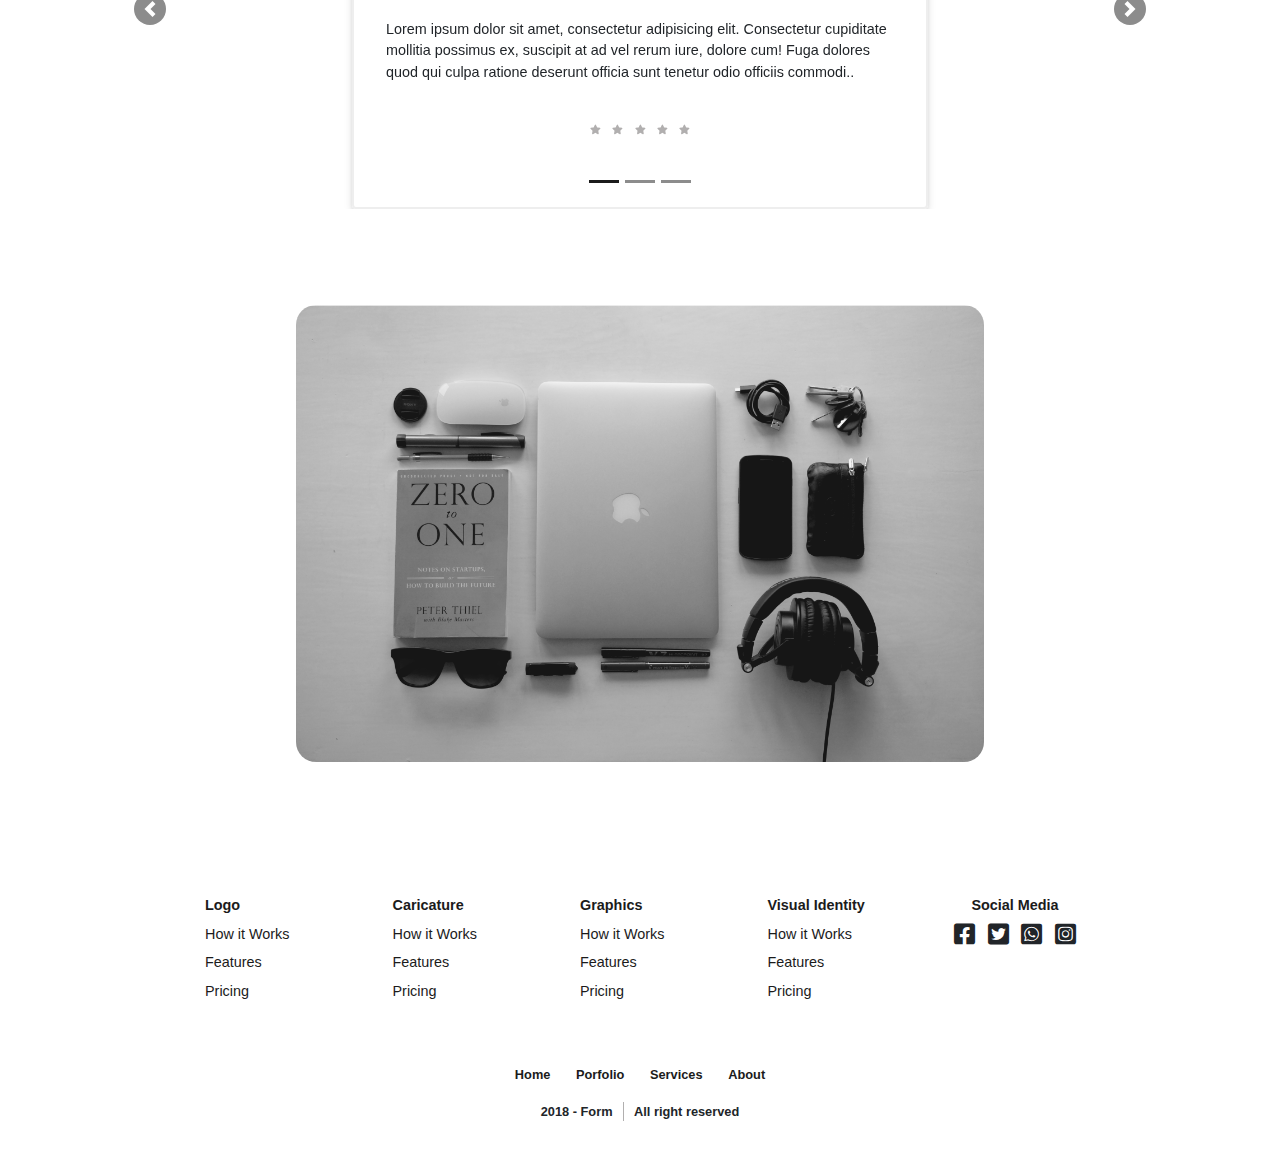
==== commit 7fd09918: "changing" ====
--- a/index.html
+++ b/index.html
@@ -1,5 +1,6 @@
 <!DOCTYPE html>
 <html lang="en">
+
 <head>
     <meta charset="UTF-8">
     <meta name="viewport" content="width=device-width, initial-scale=1.0">
@@ -16,9 +17,10 @@
     <script src="./js/popper.min.js"></script>
     <script src="./js/bootstrap.min.js"></script>
 </head>
+
 <body>
-     <!-- header start -->
-     <header class="header mb-4">
+    <!-- header start -->
+    <header class="header mb-4">
         <div class="containers">
             <div class="rows v-center">
                 <div class="header__item item--left--mobile profile">
@@ -34,7 +36,7 @@
                 <!-- menu start here -->
                 <div class="header__item item--center">
                     <div class="menu-overlay">
-                        
+
                     </div>
                     <nav class="menu">
                         <div class="mobile-menu-head">
@@ -42,10 +44,10 @@
                                 <i class="fa fa-angle-left"></i>
                             </div>
                             <div class="current-menu-tittle">
-                              
+
                             </div>
                             <div class="mobile-menu-close">
-                               &times;
+                                &times;
                             </div>
                         </div>
                         <ul class="manu-main">
@@ -55,9 +57,10 @@
                             <li class="menu-item-has-children">
                                 <a href="#">Portfolio <i class="fas fa-angle-down"></i></a>
                                 <div class="sub-manu sub-manu mega-menu mega-menu-column-4">
-                                    
-                                    <div class="list-item">   
-                                        <a onclick="changeTabs2('tab-1')" href="_portfolio.html" class="tittle portfolio__menu__items__menu ">Logo</a> 
+
+                                    <div class="list-item">
+                                        <a onclick="changeTabs2('tab-1')" href="_portfolio.html"
+                                            class="tittle portfolio__menu__items__menu ">Logo</a>
                                         <ul>
                                             <li>
                                                 <a href="#">Direct Income</a>
@@ -71,7 +74,8 @@
                                         </ul>
                                     </div>
                                     <div class="list-item">
-                                        <a onclick="changeTabs2('tab-2')" href="_portfolio.html" class="tittle portfolio__menu__items__menu">Package</a>
+                                        <a onclick="changeTabs2('tab-2')" href="_portfolio.html"
+                                            class="tittle portfolio__menu__items__menu">Caricature</a>
                                         <ul>
                                             <li>
                                                 <a href="#">Create Id</a>
@@ -82,11 +86,12 @@
                                             <li>
                                                 <a href="#">Create Supporting Ids</a>
                                             </li>
-                                            
+
                                         </ul>
                                     </div>
                                     <div class="list-item">
-                                        <a onclick="changeTabs2('tab-3')"  href="_portfolio.html" class="tittle portfolio__menu__items__menu ">Branding</a>
+                                        <a onclick="changeTabs2('tab-3')" href="_portfolio.html"
+                                            class="tittle portfolio__menu__items__menu ">Graphics</a>
                                         <ul>
                                             <li>
                                                 <a href="#">Fund Transfer</a>
@@ -100,7 +105,8 @@
                                         </ul>
                                     </div>
                                     <div class="list-item">
-                                        <a onclick="changeTabs2('tab-4')"  href="_portfolio.html" class="tittle portfolio__menu__items__menu">UI</a>
+                                        <a onclick="changeTabs2('tab-4')" href="_portfolio.html"
+                                            class="tittle portfolio__menu__items__menu">Visual Identity</a>
                                         <ul>
                                             <li>
                                                 <a href="#">Fund Transfer</a>
@@ -113,7 +119,7 @@
                                             </li>
                                         </ul>
                                     </div>
-                                    
+
                                 </div>
                             </li>
                             <li>
@@ -122,10 +128,10 @@
                             <li>
                                 <a href="_about_us.html">About</a>
                             </li>
-                            
-                           
-                          
-                           
+
+
+
+
                         </ul>
                     </nav>
                 </div>
@@ -134,16 +140,16 @@
                     <div class="search-box">
                         <input type="text" name="search" placeholder="looking for ?">
                         <div class="search-btn">
-                           <i class="fas fa-search"></i>
+                            <i class="fas fa-search"></i>
                         </div>
                         <div class="cancel-btn">
                             <i class="fas fa-times"></i>
                         </div>
                         <div class="search-data">
-                            
-                        </div>
-                    </div>
-                    
+
+                        </div>
+                    </div>
+
                 </div>
             </div>
         </div>
@@ -152,64 +158,73 @@
     <!-- Showcase Slider Start -->
     <div class="containers showcase__slider mt-4">
         <div class="carousel slide mb-4" id="slider1" data-ride="carousel">
-           <ol class="carousel-indicators">
-               <li class="d-none d-md-block active rounded-circle" data-slide-to="0" data-target="#slider1"></li>
-               <li class="d-none d-md-block rounded-circle" data-slide-to="1" data-target="#slider1"></li>
-               <li class="d-none d-md-block rounded-circle" data-slide-to="2" data-target="#slider1"></li>                  
-           </ol>
-
-           <div class="carousel-inner rounded">
-               <div class="carousel-item slidees active">
-                   <img src="./images/content/s1.jpg" class="showcase__slider__img img-fluid d-block">
-                   <div class="slider__content d-flex aligns-items-center justify-content-center">
-                       <h1 class="showcase__title mb-md-4">Lorem, ipsum.</h1>
-                       <p class="showcase__text mb-md-3 mb-2 w-75">Lorem ipsum dolor sit amet consectetur adipisicing elit. Voluptatem vitae ad veniam unde itaque rem.</p>
-                       <a href="#" class="showcase__slider__btn btn btn-outline-light w-25">Click Me</a>
-                   </div>
-                   
-               </div>
-               <div class="carousel-item slidees rounded">
-                   <img src="./images/content/s2.jpg" class="showcase__slider__img img-fluid d-block">
-                   <div class="slider__content d-flex aligns-items-center justify-content-center">
-                    <h1 class="showcase__title mb-md-4">Lorem, ipsum.</h1>
-                    <p class="showcase__text mb-md-3 mb-2 w-75">Lorem ipsum dolor sit amet consectetur adipisicing elit. Voluptatem vitae ad veniam unde itaque rem.</p>
-                    <a href="#" class="showcase__slider__btn btn btn-outline-light w-25">Click Me</a>
-                    </div>
-               </div>
-               <div class="carousel-item slidees rounded">
-                   <img src="./images/content/s3.jpg" class="showcase__slider__img img-fluid d-block">
-                   <div class="slider__content d-flex aligns-items-center justify-content-center">
-                    <h1 class="showcase__title mb-md-4">Lorem, ipsum.</h1>
-                    <p class="showcase__text mb-md-3 mb-2 w-75">Lorem ipsum dolor sit amet consectetur adipisicing elit. Voluptatem vitae ad veniam unde itaque rem.</p>
-                    <a href="#" class="showcase__slider__btn btn btn-outline-light w-25">Click Me</a>
-                </div>
-               </div>
-           </div>
-
-           <a href="#slider1" class="carousel-control-prev carousel-a" data-slide="prev">
-               <span class="carousel-control-prev-icon"></span>
-           </a>
-           <a href="#slider1" class="carousel-control-next carousel-a" data-slide="next">
-               <span class="carousel-control-next-icon"></span>
-           </a>
-       </div>
-   </div>
+            <ol class="carousel-indicators">
+                <li class="d-none d-md-block active rounded-circle" data-slide-to="0" data-target="#slider1"></li>
+                <li class="d-none d-md-block rounded-circle" data-slide-to="1" data-target="#slider1"></li>
+                <li class="d-none d-md-block rounded-circle" data-slide-to="2" data-target="#slider1"></li>
+            </ol>
+
+            <div class="carousel-inner rounded">
+                <div class="carousel-item slidees active">
+                    <img src="./images/content/s1.jpg" class="showcase__slider__img img-fluid d-block">
+                    <div class="slider__content d-flex aligns-items-center justify-content-center">
+                        <h1 class="showcase__title mb-md-4">Want To Explore?.</h1>
+                        <p class="showcase__text mb-md-3 mb-2 w-75">Lorem ipsum dolor sit amet consectetur adipisicing
+                            elit. Voluptatem vitae ad veniam unde itaque rem.</p>
+                        <a href="#" class="showcase__slider__btn btn btn-outline-light w-25">Click Me</a>
+                    </div>
+
+                </div>
+                <div class="carousel-item slidees rounded">
+                    <img src="./images/content/s2.jpg" class="showcase__slider__img img-fluid d-block">
+                    <div class="slider__content d-flex aligns-items-center justify-content-center">
+                        <h1 class="showcase__title mb-md-4">Yes! You Are At Right Place</h1>
+                        <p class="showcase__text mb-md-3 mb-2 w-75">Lorem ipsum dolor sit amet consectetur adipisicing
+                            elit. Voluptatem vitae ad veniam unde itaque rem.</p>
+                        <a href="#" class="showcase__slider__btn btn btn-outline-light w-25">Click Me</a>
+                    </div>
+                </div>
+                <div class="carousel-item slidees rounded">
+                    <img src="./images/content/s3.jpg" class="showcase__slider__img img-fluid d-block">
+                    <div class="slider__content d-flex aligns-items-center justify-content-center">
+                        <h1 class="showcase__title mb-md-4">Checkout Our Portfolio</h1>
+                        <p class="showcase__text mb-md-3 mb-2 w-75">Lorem ipsum dolor sit amet consectetur adipisicing
+                            elit. Voluptatem vitae ad veniam unde itaque rem.</p>
+                        <a href="#" class="showcase__slider__btn btn btn-outline-light w-25">Click Me</a>
+                    </div>
+                </div>
+            </div>
+
+            <a href="#slider1" class="carousel-control-prev carousel-a" data-slide="prev">
+                <span class="carousel-control-prev-icon"></span>
+            </a>
+            <a href="#slider1" class="carousel-control-next carousel-a" data-slide="next">
+                <span class="carousel-control-next-icon"></span>
+            </a>
+        </div>
+    </div>
     <!-- Showcase Slider End -->
     <!-- Cards Slider Start 1 -->
     <div id="card__slider__1" class="dashboard__slider containers my-5 py-4">
-        <p class="dashboard__slider__title display-4 text-center">Heading Of Slider</p>
-        <p class="dashboard__slider__subTitle lead text-center w-75 mx-auto">Lorem ipsum dolor sit amet consectetur adipisicing elit. Voluptate, obcaecati voluptatem! Eius dolorum placeat architecto.</p>
+        <p class="dashboard__slider__title display-4 text-center">Logo</p>
+        <p class="dashboard__slider__subTitle lead text-center w-75 mx-auto">Lorem ipsum dolor sit amet consectetur
+            adipisicing elit. Voluptate, obcaecati voluptatem! Eius dolorum placeat architecto.</p>
         <ul id="autoWidth" class="cs-hidden">
             <li class="item-a">
                 <div class="card__slides__main">
                     <div class="card__slides">
-                        <img class="" src="./images/thumbnails/c1.jpg" alt="slides img">
-                        <div class="card__slides__overlay">
-                            <div class="card__slider__content px-3 py-2 d-flex flex-column justify-content-start align-items-center" >
-                            <h4 class="h4 mb-2 card__slides__content__title"> Residual income 1</h4>
-                                <p class="lead card__slides__content__text">Lorem, ipsum dolor sit amet consectetur adipisicing elit.</p>
-                                <a href="#" class="btn btn-outline-light btn-sm" onclick="popupTogglerFunc('./images/content/c1.jpg')">Click Me</a>
-                             </div>
+                        <img class="" src="./imgs/LOGO/code-logo-template-gradient-design_23-2148810395.jpg"
+                            alt="slides img">
+                        <div class="card__slides__overlay">
+                            <div
+                                class="card__slider__content px-3 py-2 d-flex flex-column justify-content-start align-items-center">
+                                <h4 class="h4 mb-2 card__slides__content__title"> Residual income 1</h4>
+                                <p class="lead card__slides__content__text">Lorem, ipsum dolor sit amet consectetur
+                                    adipisicing elit.</p>
+                                <a href="#" class="btn btn-outline-light btn-sm"
+                                    onclick="popupTogglerFunc('./imgs/LOGO/code-logo-template-gradient-design_23-2148810395.jpg')">Click
+                                    Me</a>
+                            </div>
                         </div>
                     </div>
                 </div>
@@ -217,12 +232,16 @@
             <li class="item-b">
                 <div class="card__slides__main">
                     <div class="card__slides">
-                        <img class="" src="./images/thumbnails/c2.jpg" alt="slides img">
-                        <div class="card__slides__overlay">
-                            <div class="card__slider__content px-3 py-2 d-flex flex-column justify-content-start align-items-center" >
-                                <h4 class="h4 mb-2 card__slides__content__title"> Residual income 1</h4>
-                                    <p class="lead card__slides__content__text">Lorem, ipsum dolor sit amet consectetur adipisicing elit.</p>
-                                    <a class="btn btn-outline-light btn-sm" onclick="popupTogglerFunc('./images/content/c2.jpg')">Click Me</a>
+                        <img class="" src="./imgs/LOGO/flat-code-logo-collection_23-2148829940.jpg" alt="slides img">
+                        <div class="card__slides__overlay">
+                            <div
+                                class="card__slider__content px-3 py-2 d-flex flex-column justify-content-start align-items-center">
+                                <h4 class="h4 mb-2 card__slides__content__title"> Residual income 1</h4>
+                                <p class="lead card__slides__content__text">Lorem, ipsum dolor sit amet consectetur
+                                    adipisicing elit.</p>
+                                <a class="btn btn-outline-light btn-sm"
+                                    onclick="popupTogglerFunc('./imgs/LOGO/flat-code-logo-collection_23-2148829940.jpg')">Click
+                                    Me</a>
                             </div>
                         </div>
                     </div>
@@ -231,12 +250,16 @@
             <li class="item-c">
                 <div class="card__slides__main">
                     <div class="card__slides">
-                        <img class="" src="./images/thumbnails/c3.jpg" alt="slides img">
-                        <div class="card__slides__overlay">
-                            <div class="card__slider__content px-3 py-2 d-flex flex-column justify-content-start align-items-center" >
-                                <h4 class="h4 mb-2 card__slides__content__title"> Residual income 1</h4>
-                                <p class="lead card__slides__content__text">Lorem, ipsum dolor sit amet consectetur adipisicing elit.</p>
-                                <a class="btn btn-outline-light btn-sm" onclick="popupTogglerFunc('./images/content/c3.jpg')">Click Me</a>
+                        <img class="" src="./imgs/LOGO/golden-bird-logo-design_1195-336.jpg" alt="slides img">
+                        <div class="card__slides__overlay">
+                            <div
+                                class="card__slider__content px-3 py-2 d-flex flex-column justify-content-start align-items-center">
+                                <h4 class="h4 mb-2 card__slides__content__title"> Residual income 1</h4>
+                                <p class="lead card__slides__content__text">Lorem, ipsum dolor sit amet consectetur
+                                    adipisicing elit.</p>
+                                <a class="btn btn-outline-light btn-sm"
+                                    onclick="popupTogglerFunc('./imgs/LOGO/golden-bird-logo-design_1195-336.jpg')">Click
+                                    Me</a>
                             </div>
                         </div>
                     </div>
@@ -245,12 +268,17 @@
             <li class="item-d">
                 <div class="card__slides__main">
                     <div class="card__slides">
-                        <img class="" src="./images/thumbnails/c4.jpg" alt="slides img">
-                        <div class="card__slides__overlay">
-                            <div class="card__slider__content px-3 py-2 d-flex flex-column justify-content-start align-items-center" >
-                                <h4 class="h4 mb-2 card__slides__content__title"> Residual income 1</h4>
-                                <p class="lead card__slides__content__text">Lorem, ipsum dolor sit amet consectetur adipisicing elit.</p>
-                                <a class="btn btn-outline-light btn-sm" onclick="popupTogglerFunc('./images/content/c4.jpg')">Click Me</a>
+                        <img class="" src="./imgs/LOGO/illustration-photo-studio-stamp-banner_53876-6842.jpg"
+                            alt="slides img">
+                        <div class="card__slides__overlay">
+                            <div
+                                class="card__slider__content px-3 py-2 d-flex flex-column justify-content-start align-items-center">
+                                <h4 class="h4 mb-2 card__slides__content__title"> Residual income 1</h4>
+                                <p class="lead card__slides__content__text">Lorem, ipsum dolor sit amet consectetur
+                                    adipisicing elit.</p>
+                                <a class="btn btn-outline-light btn-sm"
+                                    onclick="popupTogglerFunc('./imgs/LOGO/illustration-photo-studio-stamp-banner_53876-6842.jpg')">Click
+                                    Me</a>
                             </div>
                         </div>
                     </div>
@@ -259,12 +287,16 @@
             <li class="item-e">
                 <div class="card__slides__main">
                     <div class="card__slides">
-                        <img class="" src="./images/thumbnails/c5.jpg" alt="slides img">
-                        <div class="card__slides__overlay">
-                            <div class="card__slider__content px-3 py-2 d-flex flex-column justify-content-start align-items-center" >
-                                <h4 class="h4 mb-2 card__slides__content__title"> Residual income 1</h4>
-                                <p class="lead card__slides__content__text">Lorem, ipsum dolor sit amet consectetur adipisicing elit.</p>
-                                <a class="btn btn-outline-light btn-sm" onclick="popupTogglerFunc('./images/content/c5.jpg')">Click Me</a>
+                        <img class="" src="./imgs/LOGO/letter-r-luxury-brand-logo_1055-10194.jpg" alt="slides img">
+                        <div class="card__slides__overlay">
+                            <div
+                                class="card__slider__content px-3 py-2 d-flex flex-column justify-content-start align-items-center">
+                                <h4 class="h4 mb-2 card__slides__content__title"> Residual income 1</h4>
+                                <p class="lead card__slides__content__text">Lorem, ipsum dolor sit amet consectetur
+                                    adipisicing elit.</p>
+                                <a class="btn btn-outline-light btn-sm"
+                                    onclick="popupTogglerFunc('./imgs/LOGO/letter-r-luxury-brand-logo_1055-10194.jpg')">Click
+                                    Me</a>
                             </div>
                         </div>
                     </div>
@@ -273,12 +305,16 @@
             <li class="item-f">
                 <div class="card__slides__main">
                     <div class="card__slides">
-                        <img class="" src="./images/thumbnails/c6.jpg" alt="slides img">
-                        <div class="card__slides__overlay">
-                            <div class="card__slider__content px-3 py-2 d-flex flex-column justify-content-start align-items-center" >
-                                <h4 class="h4 mb-2 card__slides__content__title"> Residual income 1</h4>
-                                <p class="lead card__slides__content__text">Lorem, ipsum dolor sit amet consectetur adipisicing elit.</p>
-                                <a class="btn btn-outline-light btn-sm" onclick="popupTogglerFunc('./images/content/c6.jpg')">Click Me</a>
+                        <img class="" src="./imgs/LOGO/logo-organic-restaurant_1071-147.jpg" alt="slides img">
+                        <div class="card__slides__overlay">
+                            <div
+                                class="card__slider__content px-3 py-2 d-flex flex-column justify-content-start align-items-center">
+                                <h4 class="h4 mb-2 card__slides__content__title"> Residual income 1</h4>
+                                <p class="lead card__slides__content__text">Lorem, ipsum dolor sit amet consectetur
+                                    adipisicing elit.</p>
+                                <a class="btn btn-outline-light btn-sm"
+                                    onclick="popupTogglerFunc('./imgs/LOGO/logo-organic-restaurant_1071-147.jpg')">Click
+                                    Me</a>
                             </div>
                         </div>
                     </div>
@@ -290,19 +326,24 @@
     <!-- Cards Slider End -->
     <!-- Cards Slider Start 2 -->
     <div id="card__slider__2" class="dashboard__slider containers my-5 py-4">
-        <p class="dashboard__slider__title display-4 text-center">Heading Of Slider</p>
-        <p class="dashboard__slider__subTitle lead text-center w-75 mx-auto">Lorem ipsum dolor sit amet consectetur adipisicing elit. Voluptate, obcaecati voluptatem! Eius dolorum placeat architecto.</p>
+        <p class="dashboard__slider__title display-4 text-center">Caricature</p>
+        <p class="dashboard__slider__subTitle lead text-center w-75 mx-auto">Lorem ipsum dolor sit amet consectetur
+            adipisicing elit. Voluptate, obcaecati voluptatem! Eius dolorum placeat architecto.</p>
         <ul id="autoWidth2" class="cs-hidden">
             <li class="item-a">
                 <div class="card__slides__main">
                     <div class="card__slides">
-                        <img class="" src="./images/thumbnails/c1.jpg" alt="slides img">
-                        <div class="card__slides__overlay">
-                            <div class="card__slider__content px-3 py-2 d-flex flex-column justify-content-start align-items-center" >
-                            <h4 class="h4 mb-2 card__slides__content__title"> Residual income 1</h4>
-                                <p class="lead card__slides__content__text">Lorem, ipsum dolor sit amet consectetur adipisicing elit.</p>
-                                <a class="btn btn-outline-light btn-sm" onclick="popupTogglerFunc('./images/content/c1.jpg')">Click Me</a>
-                             </div>
+                        <img class="" src="./imgs/Caricature/chef-cartoon-vector_23-2147498360.jpg" alt="slides img">
+                        <div class="card__slides__overlay">
+                            <div
+                                class="card__slider__content px-3 py-2 d-flex flex-column justify-content-start align-items-center">
+                                <h4 class="h4 mb-2 card__slides__content__title"> Residual income 1</h4>
+                                <p class="lead card__slides__content__text">Lorem, ipsum dolor sit amet consectetur
+                                    adipisicing elit.</p>
+                                <a class="btn btn-outline-light btn-sm"
+                                    onclick="popupTogglerFunc('./imgs/Caricature/chef-cartoon-vector_23-2147498360.jpg')">Click
+                                    Me</a>
+                            </div>
                         </div>
                     </div>
                 </div>
@@ -310,12 +351,18 @@
             <li class="item-b">
                 <div class="card__slides__main">
                     <div class="card__slides">
-                        <img class="" src="./images/thumbnails/c2.jpg" alt="slides img">
-                        <div class="card__slides__overlay">
-                            <div class="card__slider__content px-3 py-2 d-flex flex-column justify-content-start align-items-center" >
-                                <h4 class="h4 mb-2 card__slides__content__title"> Residual income 1</h4>
-                                    <p class="lead card__slides__content__text">Lorem, ipsum dolor sit amet consectetur adipisicing elit.</p>
-                                    <a class="btn btn-outline-light btn-sm" onclick="popupTogglerFunc('./images/content/c2.jpg')">Click Me</a>
+                        <img class=""
+                            src="./imgs/Caricature/cruise-ship-plane-travel-vector-illustration-with-large-passenger-cruise-liner-voyage-across-ocean-tropical-summer-vacation-plane-flying-overhead-with-copyspace-text_1284-43948.jpg"
+                            alt="slides img">
+                        <div class="card__slides__overlay">
+                            <div
+                                class="card__slider__content px-3 py-2 d-flex flex-column justify-content-start align-items-center">
+                                <h4 class="h4 mb-2 card__slides__content__title"> Residual income 1</h4>
+                                <p class="lead card__slides__content__text">Lorem, ipsum dolor sit amet consectetur
+                                    adipisicing elit.</p>
+                                <a class="btn btn-outline-light btn-sm"
+                                    onclick="popupTogglerFunc('./imgs/Caricature/cruise-ship-plane-travel-vector-illustration-with-large-passenger-cruise-liner-voyage-across-ocean-tropical-summer-vacation-plane-flying-overhead-with-copyspace-text_1284-43948.jpg')">Click
+                                    Me</a>
                             </div>
                         </div>
                     </div>
@@ -324,12 +371,16 @@
             <li class="item-c">
                 <div class="card__slides__main">
                     <div class="card__slides">
-                        <img class="" src="./images/thumbnails/c3.jpg" alt="slides img">
-                        <div class="card__slides__overlay">
-                            <div class="card__slider__content px-3 py-2 d-flex flex-column justify-content-start align-items-center" >
-                                <h4 class="h4 mb-2 card__slides__content__title"> Residual income 1</h4>
-                                <p class="lead card__slides__content__text">Lorem, ipsum dolor sit amet consectetur adipisicing elit.</p>
-                                <a class="btn btn-outline-light btn-sm" onclick="popupTogglerFunc('./images/content/c3.jpg')">Click Me</a>
+                        <img class="" src="./imgs/Caricature/cute-set-faces-kawaii_24911-45406.jpg" alt="slides img">
+                        <div class="card__slides__overlay">
+                            <div
+                                class="card__slider__content px-3 py-2 d-flex flex-column justify-content-start align-items-center">
+                                <h4 class="h4 mb-2 card__slides__content__title"> Residual income 1</h4>
+                                <p class="lead card__slides__content__text">Lorem, ipsum dolor sit amet consectetur
+                                    adipisicing elit.</p>
+                                <a class="btn btn-outline-light btn-sm"
+                                    onclick="popupTogglerFunc('./imgs/Caricature/cute-set-faces-kawaii_24911-45406.jpg')">Click
+                                    Me</a>
                             </div>
                         </div>
                     </div>
@@ -338,12 +389,18 @@
             <li class="item-d">
                 <div class="card__slides__main">
                     <div class="card__slides">
-                        <img class="" src="./images/thumbnails/c4.jpg" alt="slides img">
-                        <div class="card__slides__overlay">
-                            <div class="card__slider__content px-3 py-2 d-flex flex-column justify-content-start align-items-center" >
-                                <h4 class="h4 mb-2 card__slides__content__title"> Residual income 1</h4>
-                                <p class="lead card__slides__content__text">Lorem, ipsum dolor sit amet consectetur adipisicing elit.</p>
-                                <a class="btn btn-outline-light btn-sm" onclick="popupTogglerFunc('./images/content/c4.jpg')">Click Me</a>
+                        <img class=""
+                            src="./imgs/Caricature/four-squares-cartoon-homeless-people-icon-set-with-they-need-help-voluntary-other-descriptions_1284-33042.jpg"
+                            alt="slides img">
+                        <div class="card__slides__overlay">
+                            <div
+                                class="card__slider__content px-3 py-2 d-flex flex-column justify-content-start align-items-center">
+                                <h4 class="h4 mb-2 card__slides__content__title"> Residual income 1</h4>
+                                <p class="lead card__slides__content__text">Lorem, ipsum dolor sit amet consectetur
+                                    adipisicing elit.</p>
+                                <a class="btn btn-outline-light btn-sm"
+                                    onclick="popupTogglerFunc('./imgs/Caricature/four-squares-cartoon-homeless-people-icon-set-with-they-need-help-voluntary-other-descriptions_1284-33042.jpg')">Click
+                                    Me</a>
                             </div>
                         </div>
                     </div>
@@ -352,12 +409,15 @@
             <li class="item-e">
                 <div class="card__slides__main">
                     <div class="card__slides">
-                        <img class="" src="./images/thumbnails/c5.jpg" alt="slides img">
-                        <div class="card__slides__overlay">
-                            <div class="card__slider__content px-3 py-2 d-flex flex-column justify-content-start align-items-center" >
-                                <h4 class="h4 mb-2 card__slides__content__title"> Residual income 1</h4>
-                                <p class="lead card__slides__content__text">Lorem, ipsum dolor sit amet consectetur adipisicing elit.</p>
-                                <a class="btn btn-outline-light btn-sm" onclick="popupTogglerFunc('./images/content/c5.jpg')">Click Me</a>
+                        <img class="" src="./imgs/Caricature/happy-businessman-cartoon_1012-180.jpg" alt="slides img">
+                        <div class="card__slides__overlay">
+                            <div
+                                class="card__slider__content px-3 py-2 d-flex flex-column justify-content-start align-items-center">
+                                <h4 class="h4 mb-2 card__slides__content__title"> Residual income 1</h4>
+                                <p class="lead card__slides__content__text">Lorem, ipsum dolor sit amet consectetur
+                                    adipisicing elit.</p>
+                                <a class="btn btn-outline-light btn-sm"
+                                    onclick="popupTogglerFunc('./imgs/Caricature/happy-businessman-cartoon_1012-180.jpg')">Click Me</a>
                             </div>
                         </div>
                     </div>
@@ -366,12 +426,17 @@
             <li class="item-f">
                 <div class="card__slides__main">
                     <div class="card__slides">
-                        <img class="" src="./images/thumbnails/c6.jpg" alt="slides img">
-                        <div class="card__slides__overlay">
-                            <div class="card__slider__content px-3 py-2 d-flex flex-column justify-content-start align-items-center" >
-                                <h4 class="h4 mb-2 card__slides__content__title"> Residual income 1</h4>
-                                <p class="lead card__slides__content__text">Lorem, ipsum dolor sit amet consectetur adipisicing elit.</p>
-                                <a class="btn btn-outline-light btn-sm" onclick="popupTogglerFunc('./images/content/c6.jpg')">Click Me</a>
+                        <img class="" src="./imgs/Caricature/office-man-character-illustration_1284-51982.jpg"
+                            alt="slides img">
+                        <div class="card__slides__overlay">
+                            <div
+                                class="card__slider__content px-3 py-2 d-flex flex-column justify-content-start align-items-center">
+                                <h4 class="h4 mb-2 card__slides__content__title"> Residual income 1</h4>
+                                <p class="lead card__slides__content__text">Lorem, ipsum dolor sit amet consectetur
+                                    adipisicing elit.</p>
+                                <a class="btn btn-outline-light btn-sm"
+                                    onclick="popupTogglerFunc('./imgs/Caricature/office-man-character-illustration_1284-51982.jpg')">Click
+                                    Me</a>
                             </div>
                         </div>
                     </div>
@@ -383,19 +448,23 @@
     <!-- Cards Slider End -->
     <!-- Cards Slider Start 3 -->
     <div id="card__slider__3" class="dashboard__slider containers my-5 py-4">
-        <p class="dashboard__slider__title display-4 text-center">Heading Of Slider</p>
-        <p class="dashboard__slider__subTitle lead text-center w-75 mx-auto">Lorem ipsum dolor sit amet consectetur adipisicing elit. Voluptate, obcaecati voluptatem! Eius dolorum placeat architecto.</p>
+        <p class="dashboard__slider__title display-4 text-center">Publications Graphics</p>
+        <p class="dashboard__slider__subTitle lead text-center w-75 mx-auto">Lorem ipsum dolor sit amet consectetur
+            adipisicing elit. Voluptate, obcaecati voluptatem! Eius dolorum placeat architecto.</p>
         <ul id="autoWidth3" class="cs-hidden">
             <li class="item-a">
                 <div class="card__slides__main">
                     <div class="card__slides">
-                        <img class="" src="./images/thumbnails/c1.jpg" alt="slides img">
-                        <div class="card__slides__overlay">
-                            <div class="card__slider__content px-3 py-2 d-flex flex-column justify-content-start align-items-center" >
-                            <h4 class="h4 mb-2 card__slides__content__title"> Residual income 1</h4>
-                                <p class="lead card__slides__content__text">Lorem, ipsum dolor sit amet consectetur adipisicing elit.</p>
-                                <a class="btn btn-outline-light btn-sm" onclick="popupTogglerFunc('./images/content/c1.jpg')">Click Me</a>
-                             </div>
+                        <img class="" src="./imgs/publication graphics/abstract-business-commercial-flyer_1435-1190.jpg" alt="slides img">
+                        <div class="card__slides__overlay">
+                            <div
+                                class="card__slider__content px-3 py-2 d-flex flex-column justify-content-start align-items-center">
+                                <h4 class="h4 mb-2 card__slides__content__title"> Residual income 1</h4>
+                                <p class="lead card__slides__content__text">Lorem, ipsum dolor sit amet consectetur
+                                    adipisicing elit.</p>
+                                <a class="btn btn-outline-light btn-sm"
+                                    onclick="popupTogglerFunc('./imgs/publication graphics/abstract-business-commercial-flyer_1435-1190.jpg')">Click Me</a>
+                            </div>
                         </div>
                     </div>
                 </div>
@@ -403,12 +472,15 @@
             <li class="item-b">
                 <div class="card__slides__main">
                     <div class="card__slides">
-                        <img class="" src="./images/thumbnails/c2.jpg" alt="slides img">
-                        <div class="card__slides__overlay">
-                            <div class="card__slider__content px-3 py-2 d-flex flex-column justify-content-start align-items-center" >
-                                <h4 class="h4 mb-2 card__slides__content__title"> Residual income 1</h4>
-                                    <p class="lead card__slides__content__text">Lorem, ipsum dolor sit amet consectetur adipisicing elit.</p>
-                                    <a class="btn btn-outline-light btn-sm" onclick="popupTogglerFunc('./images/content/c2.jpg')">Click Me</a>
+                        <img class="" src="./imgs/publication graphics/brochure-template-design_1207-495.jpg" alt="slides img">
+                        <div class="card__slides__overlay">
+                            <div
+                                class="card__slider__content px-3 py-2 d-flex flex-column justify-content-start align-items-center">
+                                <h4 class="h4 mb-2 card__slides__content__title"> Residual income 1</h4>
+                                <p class="lead card__slides__content__text">Lorem, ipsum dolor sit amet consectetur
+                                    adipisicing elit.</p>
+                                <a class="btn btn-outline-light btn-sm"
+                                    onclick="popupTogglerFunc('./imgs/publication graphics/brochure-template-design_1207-495.jpg')">Click Me</a>
                             </div>
                         </div>
                     </div>
@@ -417,12 +489,15 @@
             <li class="item-c">
                 <div class="card__slides__main">
                     <div class="card__slides">
-                        <img class="" src="./images/thumbnails/c3.jpg" alt="slides img">
-                        <div class="card__slides__overlay">
-                            <div class="card__slider__content px-3 py-2 d-flex flex-column justify-content-start align-items-center" >
-                                <h4 class="h4 mb-2 card__slides__content__title"> Residual income 1</h4>
-                                <p class="lead card__slides__content__text">Lorem, ipsum dolor sit amet consectetur adipisicing elit.</p>
-                                <a class="btn btn-outline-light btn-sm" onclick="popupTogglerFunc('./images/content/c3.jpg')">Click Me</a>
+                        <img class="" src="./imgs/publication graphics/colorful-vector-business-brochure-template-design_1340-9021.jpg" alt="slides img">
+                        <div class="card__slides__overlay">
+                            <div
+                                class="card__slider__content px-3 py-2 d-flex flex-column justify-content-start align-items-center">
+                                <h4 class="h4 mb-2 card__slides__content__title"> Residual income 1</h4>
+                                <p class="lead card__slides__content__text">Lorem, ipsum dolor sit amet consectetur
+                                    adipisicing elit.</p>
+                                <a class="btn btn-outline-light btn-sm"
+                                    onclick="popupTogglerFunc('./imgs/publication graphics/colorful-vector-business-brochure-template-design_1340-9021.jpg')">Click Me</a>
                             </div>
                         </div>
                     </div>
@@ -431,12 +506,15 @@
             <li class="item-d">
                 <div class="card__slides__main">
                     <div class="card__slides">
-                        <img class="" src="./images/thumbnails/c4.jpg" alt="slides img">
-                        <div class="card__slides__overlay">
-                            <div class="card__slider__content px-3 py-2 d-flex flex-column justify-content-start align-items-center" >
-                                <h4 class="h4 mb-2 card__slides__content__title"> Residual income 1</h4>
-                                <p class="lead card__slides__content__text">Lorem, ipsum dolor sit amet consectetur adipisicing elit.</p>
-                                <a class="btn btn-outline-light btn-sm" onclick="popupTogglerFunc('./images/content/c4.jpg')">Click Me</a>
+                        <img class="" src="./imgs/publication graphics/colorful-vector-business-brochure-template-design_1340-9060.jpg" alt="slides img">
+                        <div class="card__slides__overlay">
+                            <div
+                                class="card__slider__content px-3 py-2 d-flex flex-column justify-content-start align-items-center">
+                                <h4 class="h4 mb-2 card__slides__content__title"> Residual income 1</h4>
+                                <p class="lead card__slides__content__text">Lorem, ipsum dolor sit amet consectetur
+                                    adipisicing elit.</p>
+                                <a class="btn btn-outline-light btn-sm"
+                                    onclick="popupTogglerFunc('./imgs/publication graphics/colorful-vector-business-brochure-template-design_1340-9060.jpg')">Click Me</a>
                             </div>
                         </div>
                     </div>
@@ -445,12 +523,15 @@
             <li class="item-e">
                 <div class="card__slides__main">
                     <div class="card__slides">
-                        <img class="" src="./images/thumbnails/c5.jpg" alt="slides img">
-                        <div class="card__slides__overlay">
-                            <div class="card__slider__content px-3 py-2 d-flex flex-column justify-content-start align-items-center" >
-                                <h4 class="h4 mb-2 card__slides__content__title"> Residual income 1</h4>
-                                <p class="lead card__slides__content__text">Lorem, ipsum dolor sit amet consectetur adipisicing elit.</p>
-                                <a class="btn btn-outline-light btn-sm" onclick="popupTogglerFunc('./images/content/c5.jpg')">Click Me</a>
+                        <img class="" src="./imgs/publication graphics/marble-texture-business-brochure-design_1340-9090.jpg" alt="slides img">
+                        <div class="card__slides__overlay">
+                            <div
+                                class="card__slider__content px-3 py-2 d-flex flex-column justify-content-start align-items-center">
+                                <h4 class="h4 mb-2 card__slides__content__title"> Residual income 1</h4>
+                                <p class="lead card__slides__content__text">Lorem, ipsum dolor sit amet consectetur
+                                    adipisicing elit.</p>
+                                <a class="btn btn-outline-light btn-sm"
+                                    onclick="popupTogglerFunc('./imgs/publication graphics/marble-texture-business-brochure-design_1340-9090.jpg')">Click Me</a>
                             </div>
                         </div>
                     </div>
@@ -459,12 +540,15 @@
             <li class="item-f">
                 <div class="card__slides__main">
                     <div class="card__slides">
-                        <img class="" src="./images/thumbnails/c6.jpg" alt="slides img">
-                        <div class="card__slides__overlay">
-                            <div class="card__slider__content px-3 py-2 d-flex flex-column justify-content-start align-items-center" >
-                                <h4 class="h4 mb-2 card__slides__content__title"> Residual income 1</h4>
-                                <p class="lead card__slides__content__text">Lorem, ipsum dolor sit amet consectetur adipisicing elit.</p>
-                                <a class="btn btn-outline-light btn-sm" onclick="popupTogglerFunc('./images/content/c6.jpg')">Click Me</a>
+                        <img class="" src="./imgs/publication graphics/marble-texture-business-brochure-design_1340-9107.jpg" alt="slides img">
+                        <div class="card__slides__overlay">
+                            <div
+                                class="card__slider__content px-3 py-2 d-flex flex-column justify-content-start align-items-center">
+                                <h4 class="h4 mb-2 card__slides__content__title"> Residual income 1</h4>
+                                <p class="lead card__slides__content__text">Lorem, ipsum dolor sit amet consectetur
+                                    adipisicing elit.</p>
+                                <a class="btn btn-outline-light btn-sm"
+                                    onclick="popupTogglerFunc('./imgs/publication graphics/marble-texture-business-brochure-design_1340-9107.jpg')">Click Me</a>
                             </div>
                         </div>
                     </div>
@@ -476,19 +560,23 @@
     <!-- Cards Slider End -->
     <!-- Cards Slider Start 4 -->
     <div id="card__slider__4" class="dashboard__slider containers my-5 py-4">
-        <p class="dashboard__slider__title display-4 text-center">Heading Of Slider</p>
-        <p class="dashboard__slider__subTitle lead text-center w-75 mx-auto">Lorem ipsum dolor sit amet consectetur adipisicing elit. Voluptate, obcaecati voluptatem! Eius dolorum placeat architecto.</p>
+        <p class="dashboard__slider__title display-4 text-center">Visual Identity</p>
+        <p class="dashboard__slider__subTitle lead text-center w-75 mx-auto">Lorem ipsum dolor sit amet consectetur
+            adipisicing elit. Voluptate, obcaecati voluptatem! Eius dolorum placeat architecto.</p>
         <ul id="autoWidth4" class="cs-hidden">
             <li class="item-a">
                 <div class="card__slides__main">
                     <div class="card__slides">
-                        <img class="" src="./images/thumbnails/c1.jpg" alt="slides img">
-                        <div class="card__slides__overlay">
-                            <div class="card__slider__content px-3 py-2 d-flex flex-column justify-content-start align-items-center" >
-                            <h4 class="h4 mb-2 card__slides__content__title"> Residual income 1</h4>
-                                <p class="lead card__slides__content__text">Lorem, ipsum dolor sit amet consectetur adipisicing elit.</p>
-                                <a class="btn btn-outline-light btn-sm" onclick="popupTogglerFunc('./images/content/c1.jpg')">Click Me</a>
-                             </div>
+                        <img class="" src="./imgs/visual identity/bakery-identity-mock-up_23-2147492993.jpg" alt="slides img">
+                        <div class="card__slides__overlay">
+                            <div
+                                class="card__slider__content px-3 py-2 d-flex flex-column justify-content-start align-items-center">
+                                <h4 class="h4 mb-2 card__slides__content__title"> Residual income 1</h4>
+                                <p class="lead card__slides__content__text">Lorem, ipsum dolor sit amet consectetur
+                                    adipisicing elit.</p>
+                                <a class="btn btn-outline-light btn-sm"
+                                    onclick="popupTogglerFunc('./imgs/visual identity/bakery-identity-mock-up_23-2147492993.jpg')">Click Me</a>
+                            </div>
                         </div>
                     </div>
                 </div>
@@ -496,12 +584,15 @@
             <li class="item-b">
                 <div class="card__slides__main">
                     <div class="card__slides">
-                        <img class="" src="./images/thumbnails/c2.jpg" alt="slides img">
-                        <div class="card__slides__overlay">
-                            <div class="card__slider__content px-3 py-2 d-flex flex-column justify-content-start align-items-center" >
-                                <h4 class="h4 mb-2 card__slides__content__title"> Residual income 1</h4>
-                                    <p class="lead card__slides__content__text">Lorem, ipsum dolor sit amet consectetur adipisicing elit.</p>
-                                    <a class="btn btn-outline-light btn-sm" onclick="popupTogglerFunc('./images/content/c2.jpg')">Click Me</a>
+                        <img class="" src="./imgs/visual identity/bakery-pastry-shop-visual-corporate-identity-blank-template-items-collection_1284-14158.jpg" alt="slides img">
+                        <div class="card__slides__overlay">
+                            <div
+                                class="card__slider__content px-3 py-2 d-flex flex-column justify-content-start align-items-center">
+                                <h4 class="h4 mb-2 card__slides__content__title"> Residual income 1</h4>
+                                <p class="lead card__slides__content__text">Lorem, ipsum dolor sit amet consectetur
+                                    adipisicing elit.</p>
+                                <a class="btn btn-outline-light btn-sm"
+                                    onclick="popupTogglerFunc('./imgs/visual identity/bakery-pastry-shop-visual-corporate-identity-blank-template-items-collection_1284-14158.jpg')">Click Me</a>
                             </div>
                         </div>
                     </div>
@@ -510,12 +601,15 @@
             <li class="item-c">
                 <div class="card__slides__main">
                     <div class="card__slides">
-                        <img class="" src="./images/thumbnails/c3.jpg" alt="slides img">
-                        <div class="card__slides__overlay">
-                            <div class="card__slider__content px-3 py-2 d-flex flex-column justify-content-start align-items-center" >
-                                <h4 class="h4 mb-2 card__slides__content__title"> Residual income 1</h4>
-                                <p class="lead card__slides__content__text">Lorem, ipsum dolor sit amet consectetur adipisicing elit.</p>
-                                <a class="btn btn-outline-light btn-sm" onclick="popupTogglerFunc('./images/content/c3.jpg')">Click Me</a>
+                        <img class="" src="./imgs/visual identity/corporate-envelope-letter-templates_53876-67791.jpg" alt="slides img">
+                        <div class="card__slides__overlay">
+                            <div
+                                class="card__slider__content px-3 py-2 d-flex flex-column justify-content-start align-items-center">
+                                <h4 class="h4 mb-2 card__slides__content__title"> Residual income 1</h4>
+                                <p class="lead card__slides__content__text">Lorem, ipsum dolor sit amet consectetur
+                                    adipisicing elit.</p>
+                                <a class="btn btn-outline-light btn-sm"
+                                    onclick="popupTogglerFunc('./imgs/visual identity/corporate-envelope-letter-templates_53876-67791.jpg')">Click Me</a>
                             </div>
                         </div>
                     </div>
@@ -524,12 +618,15 @@
             <li class="item-d">
                 <div class="card__slides__main">
                     <div class="card__slides">
-                        <img class="" src="./images/thumbnails/c4.jpg" alt="slides img">
-                        <div class="card__slides__overlay">
-                            <div class="card__slider__content px-3 py-2 d-flex flex-column justify-content-start align-items-center" >
-                                <h4 class="h4 mb-2 card__slides__content__title"> Residual income 1</h4>
-                                <p class="lead card__slides__content__text">Lorem, ipsum dolor sit amet consectetur adipisicing elit.</p>
-                                <a class="btn btn-outline-light btn-sm" onclick="popupTogglerFunc('./images/content/c4.jpg')">Click Me</a>
+                        <img class="" src="./imgs/visual identity/flat-lay-business-card-with-braille-envelope_23-2148811299.jpg" alt="slides img">
+                        <div class="card__slides__overlay">
+                            <div
+                                class="card__slider__content px-3 py-2 d-flex flex-column justify-content-start align-items-center">
+                                <h4 class="h4 mb-2 card__slides__content__title"> Residual income 1</h4>
+                                <p class="lead card__slides__content__text">Lorem, ipsum dolor sit amet consectetur
+                                    adipisicing elit.</p>
+                                <a class="btn btn-outline-light btn-sm"
+                                    onclick="popupTogglerFunc('./imgs/visual identity/flat-lay-business-card-with-braille-envelope_23-2148811299.jpg')">Click Me</a>
                             </div>
                         </div>
                     </div>
@@ -538,12 +635,15 @@
             <li class="item-e">
                 <div class="card__slides__main">
                     <div class="card__slides">
-                        <img class="" src="./images/thumbnails/c5.jpg" alt="slides img">
-                        <div class="card__slides__overlay">
-                            <div class="card__slider__content px-3 py-2 d-flex flex-column justify-content-start align-items-center" >
-                                <h4 class="h4 mb-2 card__slides__content__title"> Residual income 1</h4>
-                                <p class="lead card__slides__content__text">Lorem, ipsum dolor sit amet consectetur adipisicing elit.</p>
-                                <a class="btn btn-outline-light btn-sm" onclick="popupTogglerFunc('./images/content/c5.png')">Click Me</a>
+                        <img class="" src="./imgs/visual identity/identity-technology-set_1284-10818.jpg" alt="slides img">
+                        <div class="card__slides__overlay">
+                            <div
+                                class="card__slider__content px-3 py-2 d-flex flex-column justify-content-start align-items-center">
+                                <h4 class="h4 mb-2 card__slides__content__title"> Residual income 1</h4>
+                                <p class="lead card__slides__content__text">Lorem, ipsum dolor sit amet consectetur
+                                    adipisicing elit.</p>
+                                <a class="btn btn-outline-light btn-sm"
+                                    onclick="popupTogglerFunc('./imgs/visual identity/identity-technology-set_1284-10818.jpg')">Click Me</a>
                             </div>
                         </div>
                     </div>
@@ -552,12 +652,15 @@
             <li class="item-f">
                 <div class="card__slides__main">
                     <div class="card__slides">
-                        <img class="" src="./images/thumbnails/c6.jpg" alt="slides img">
-                        <div class="card__slides__overlay">
-                            <div class="card__slider__content px-3 py-2 d-flex flex-column justify-content-start align-items-center" >
-                                <h4 class="h4 mb-2 card__slides__content__title"> Residual income 1</h4>
-                                <p class="lead card__slides__content__text">Lorem, ipsum dolor sit amet consectetur adipisicing elit.</p>
-                                <a class="btn btn-outline-light btn-sm" onclick="popupTogglerFunc('./images/content/c6.jpg')">Click Me</a>
+                        <img class="" src="./imgs/visual identity/polygonal-brochure-template_23-2147493169.jpg" alt="slides img">
+                        <div class="card__slides__overlay">
+                            <div
+                                class="card__slider__content px-3 py-2 d-flex flex-column justify-content-start align-items-center">
+                                <h4 class="h4 mb-2 card__slides__content__title"> Residual income 1</h4>
+                                <p class="lead card__slides__content__text">Lorem, ipsum dolor sit amet consectetur
+                                    adipisicing elit.</p>
+                                <a class="btn btn-outline-light btn-sm"
+                                    onclick="popupTogglerFunc('./imgs/visual identity/polygonal-brochure-template_23-2147493169.jpg')">Click Me</a>
                             </div>
                         </div>
                     </div>
@@ -567,221 +670,136 @@
         </ul>
     </div>
     <!-- Cards Slider End -->
-    <!-- Cards Slider Start 5 -->
-    <div id="card__slider__5" class="dashboard__slider containers my-5 py-4">
-        <p class="dashboard__slider__title display-4 text-center">Heading Of Slider</p>
-        <p class="dashboard__slider__subTitle lead text-center w-75 mx-auto">Lorem ipsum dolor sit amet consectetur adipisicing elit. Voluptate, obcaecati voluptatem! Eius dolorum placeat architecto.</p>
-        <ul id="autoWidth5" class="cs-hidden">
-            <li class="item-a">
-                <div class="card__slides__main">
-                    <div class="card__slides">
-                        <img class="" src="./images/thumbnails/c1.jpg" alt="slides img">
-                        <div class="card__slides__overlay">
-                            <div class="card__slider__content px-3 py-2 d-flex flex-column justify-content-start align-items-center" >
-                            <h4 class="h4 mb-2 card__slides__content__title"> Residual income 1</h4>
-                                <p class="lead card__slides__content__text">Lorem, ipsum dolor sit amet consectetur adipisicing elit.</p>
-                                <a class="btn btn-outline-light btn-sm" onclick="popupTogglerFunc('./images/content/c1.jpg')">Click Me</a>
-                             </div>
-                        </div>
-                    </div>
-                </div>
-            </li>
-            <li class="item-b">
-                <div class="card__slides__main">
-                    <div class="card__slides">
-                        <img class="" src="./images/thumbnails/c2.jpg" alt="slides img">
-                        <div class="card__slides__overlay">
-                            <div class="card__slider__content px-3 py-2 d-flex flex-column justify-content-start align-items-center" >
-                                <h4 class="h4 mb-2 card__slides__content__title"> Residual income 1</h4>
-                                    <p class="lead card__slides__content__text">Lorem, ipsum dolor sit amet consectetur adipisicing elit.</p>
-                                    <a class="btn btn-outline-light btn-sm" onclick="popupTogglerFunc('./images/content/c2.jpg')">Click Me</a>
-                            </div>
-                        </div>
-                    </div>
-                </div>
-            </li>
-            <li class="item-c">
-                <div class="card__slides__main">
-                    <div class="card__slides">
-                        <img class="" src="./images/thumbnails/c3.jpg" alt="slides img">
-                        <div class="card__slides__overlay">
-                            <div class="card__slider__content px-3 py-2 d-flex flex-column justify-content-start align-items-center" >
-                                <h4 class="h4 mb-2 card__slides__content__title"> Residual income 1</h4>
-                                <p class="lead card__slides__content__text">Lorem, ipsum dolor sit amet consectetur adipisicing elit.</p>
-                                <a class="btn btn-outline-light btn-sm" onclick="popupTogglerFunc('./images/content/c3.jpg')">Click Me</a>
-                            </div>
-                        </div>
-                    </div>
-                </div>
-            </li>
-            <li class="item-d">
-                <div class="card__slides__main">
-                    <div class="card__slides">
-                        <img class="" src="./images/thumbnails/c4.jpg" alt="slides img">
-                        <div class="card__slides__overlay">
-                            <div class="card__slider__content px-3 py-2 d-flex flex-column justify-content-start align-items-center" >
-                                <h4 class="h4 mb-2 card__slides__content__title"> Residual income 1</h4>
-                                <p class="lead card__slides__content__text">Lorem, ipsum dolor sit amet consectetur adipisicing elit.</p>
-                                <a class="btn btn-outline-light btn-sm" onclick="popupTogglerFunc('./images/content/c4.jpg')">Click Me</a>
-                            </div>
-                        </div>
-                    </div>
-                </div>
-            </li>
-            <li class="item-e">
-                <div class="card__slides__main">
-                    <div class="card__slides">
-                        <img class="" src="./images/thumbnails/c5.jpg" alt="slides img">
-                        <div class="card__slides__overlay">
-                            <div class="card__slider__content px-3 py-2 d-flex flex-column justify-content-start align-items-center" >
-                                <h4 class="h4 mb-2 card__slides__content__title"> Residual income 1</h4>
-                                <p class="lead card__slides__content__text">Lorem, ipsum dolor sit amet consectetur adipisicing elit.</p>
-                                <a class="btn btn-outline-light btn-sm" onclick="popupTogglerFunc('./images/content/c5.png')">Click Me</a>
-                            </div>
-                        </div>
-                    </div>
-                </div>
-            </li>
-            <li class="item-f">
-                <div class="card__slides__main">
-                    <div class="card__slides">
-                        <img class="" src="./images/thumbnails/c6.jpg" alt="slides img">
-                        <div class="card__slides__overlay">
-                            <div class="card__slider__content px-3 py-2 d-flex flex-column justify-content-start align-items-center" >
-                                <h4 class="h4 mb-2 card__slides__content__title"> Residual income 1</h4>
-                                <p class="lead card__slides__content__text">Lorem, ipsum dolor sit amet consectetur adipisicing elit.</p>
-                                <a class="btn btn-outline-light btn-sm" onclick="popupTogglerFunc('./images/content/c6.jpg')">Click Me</a>
-                            </div>
-                        </div>
-                    </div>
-                </div>
-            </li>
-
-        </ul>
-    </div>
+
     <!-- Cards Slider End -->
     <!-- Profile Start -->
     <div class="containers my-5">
         <!-- Slider With Controls And Indicators And Caption -->
         <div class="carousel slide mb-4 profile__main__slides" id="slider1Profile" data-ride="carousel">
-           <!-- Indicators -->
-           <ol class="carousel-indicators">
-               <li class="d-none d-md-block active" data-slide-to="0" data-target="#slider1Profile"></li>
-               <li class="d-none d-md-block" data-slide-to="1" data-target="#slider1Profile"></li>
-               <li class="d-none d-md-block" data-slide-to="2" data-target="#slider1Profile"></li>                  
-           </ol>
-
-           <div class="carousel-inner border-radius-3rm mb-5">
-               <div class="carousel-item profile__slidees active">
-                  
-                   <div class="profile__slider__content rounded">
-                       <div class="profile__slider__card__img__heaing row">
-                          <div class="col-3 col-md-4 col-lg-3 pl-lg-4 pl-auto">
-                               <img class="profile__card__img" src="./images/img/c1-pres-bg.jpg" alt="">
-                          
-                          </div>
-                          <div class="col-9 col-md-8 col-lg-8  d-flex flex-column justify-content-center">
-                               <h1 class="profile__card__title">Lorem ipsum dolor sit amet consectetur!</h1>
-                               <h2 class="profile__card__sub__title lead">Lorem ipsum dolor sit amet </h2>
-                          </div>
-                       </div>
-                       <p class="profile__card__text w-100">Lorem ipsum dolor sit amet, consectetur adipisicing elit. Consectetur cupiditate mollitia possimus ex, suscipit at ad vel rerum iure, dolore cum! Fuga dolores quod qui culpa ratione deserunt officia sunt tenetur odio officiis commodi..</p>
-                       <div class="profile__star__rating__main">
-                           <span class="stars">
-                               <i class="fas fa-star"></i>
-                           </span>
-                           <span class="stars">    
-                               <i class="fas fa-star"></i>
-                           </span>
-                           <span class="stars">
-                               <i class="fas fa-star"></i>
-                           </span>
-                           <span class="stars">
-                               <i class="fas fa-star"></i>
-                           </span>
-                           <span class="stars">
-                               <i class="fas fa-star"></i>
-                           </span>
-                       </div>
-                   </div>
-                   
-               </div>
-               <div class="carousel-item profile__slidees">
-                  
-                   <div class="profile__slider__content rounded">
-                       <div class="profile__slider__card__img__heaing row">
-                           <div class="col-3 col-md-4 col-lg-3  pl-lg-4 pl-auto">
-                                <img class="profile__card__img" src="./images/img/c1-pres-bg.jpg" alt="">
-                           </div>
-                           <div class="col-9 col-md-8 col-lg-8 d-flex flex-column justify-content-center">
-                                <h1 class="profile__card__title">Lorem ipsum dolor sit amet consectetur!</h1>
-                                <h2 class="profile__card__sub__title lead">Lorem ipsum dolor sit amet </h2>
-                           </div>
-                        </div>
-                       <p class="profile__card__text w-100">Lorem ipsum dolor sit amet, consectetur adipisicing elit. Consectetur cupiditate mollitia possimus ex, suscipit at ad vel rerum iure, dolore cum! Fuga dolores quod qui culpa ratione deserunt officia sunt tenetur odio officiis commodi.</p>
-                       <div class="profile__star__rating__main">
-                           <span class="stars">
-                               <i class="fas fa-star"></i>
-                           </span>
-                           <span class="stars">    
-                               <i class="fas fa-star"></i>
-                           </span>
-                           <span class="stars">
-                               <i class="fas fa-star"></i>
-                           </span> 
-                           <span class="stars">
-                               <i class="fas fa-star"></i>
-                           </span>
-                           <span class="stars">
-                               <i class="fas fa-star"></i>
-                           </span>
-                       </div>
-                   </div>
-               </div>
-               <div class="carousel-item profile__slidees">
-                  
-                   <div class="profile__slider__content rounded">
-                       <div class="profile__slider__card__img__heaing row">
-                           <div class="col-3 pl-none  col-md-4 col-lg-3 pl-lg-4 pl-auto">
-                                <img class="profile__card__img" src="./images/img/c1-pres-bg.jpg" alt="">
-                           
-                           </div>
-                           <div class="col-9 pl-none col-md-8 col-lg-8 d-flex flex-column justify-content-center">
-                                <h1 class="profile__card__title">Lorem ipsum dolor sit amet consectetur!</h1>
-                                <h2 class="profile__card__sub__title lead">Lorem ipsum dolor sit amet </h2>
-                           </div>
-                        </div>
-                       <p class="profile__card__text w-100">Lorem ipsum dolor sit amet, consectetur adipisicing elit. Consectetur cupiditate mollitia possimus ex, suscipit at ad vel rerum iure, dolore cum! Fuga dolores quod qui culpa ratione deserunt officia sunt tenetur odio officiis commodi.</p>
-                       <div class="profile__star__rating__main">
-                           <span class="stars">
-                               <i class="fas fa-star"></i>
-                           </span>
-                           <span class="stars">    
-                               <i class="fas fa-star"></i>
-                           </span>
-                           <span class="stars">
-                               <i class="fas fa-star"></i>
-                           </span>
-                           <span class="stars">
-                               <i class="fas fa-star"></i>
-                           </span>
-                           <span class="stars">
-                               <i class="fas fa-star"></i>
-                           </span>
-                       </div>
-                   </div>
-               </div>
-           </div>
-
-           <!-- Controls -->
-           <a href="#slider1Profile" class="carousel-control-prev carousel-a" data-slide="prev">
-               <span class="carousel-control-prev-icon"></span>
-           </a>
-           <a href="#slider1Profile" class="carousel-control-next carousel-a" data-slide="next">
-               <span class="carousel-control-next-icon"></span>
-           </a>
+            <!-- Indicators -->
+            <ol class="carousel-indicators">
+                <li class="d-none d-md-block active" data-slide-to="0" data-target="#slider1Profile"></li>
+                <li class="d-none d-md-block" data-slide-to="1" data-target="#slider1Profile"></li>
+                <li class="d-none d-md-block" data-slide-to="2" data-target="#slider1Profile"></li>
+            </ol>
+
+            <div class="carousel-inner border-radius-3rm mb-5">
+                <div class="carousel-item profile__slidees active">
+
+                    <div class="profile__slider__content rounded">
+                        <div class="profile__slider__card__img__heaing row">
+                            <div class="col-3 col-md-4 col-lg-3 pl-lg-4 pl-auto">
+                                <img class="profile__card__img" src="./imgs/person-1.jpg" alt="">
+
+                            </div>
+                            <div class="col-9 col-md-8 col-lg-8  d-flex flex-column justify-content-center">
+                                <h1 class="profile__card__title">John Doe!</h1>
+                                <h2 class="profile__card__sub__title lead">Reviews Of Our Clients </h2>
+                            </div>
+                        </div>
+                        <p class="profile__card__text w-100">Lorem ipsum dolor sit amet, consectetur adipisicing elit.
+                            Consectetur cupiditate mollitia possimus ex, suscipit at ad vel rerum iure, dolore cum! Fuga
+                            dolores quod qui culpa ratione deserunt officia sunt tenetur odio officiis commodi..</p>
+                        <div class="profile__star__rating__main">
+                            <span class="stars">
+                                <i class="fas fa-star"></i>
+                            </span>
+                            <span class="stars">
+                                <i class="fas fa-star"></i>
+                            </span>
+                            <span class="stars">
+                                <i class="fas fa-star"></i>
+                            </span>
+                            <span class="stars">
+                                <i class="fas fa-star"></i>
+                            </span>
+                            <span class="stars">
+                                <i class="fas fa-star"></i>
+                            </span>
+                        </div>
+                    </div>
+
+                </div>
+                <div class="carousel-item profile__slidees">
+
+                    <div class="profile__slider__content rounded">
+                        <div class="profile__slider__card__img__heaing row">
+                            <div class="col-3 col-md-4 col-lg-3  pl-lg-4 pl-auto">
+                                <img class="profile__card__img" src="./imgs/person-1.jpg" alt="">
+                            </div>
+                            <div class="col-9 col-md-8 col-lg-8 d-flex flex-column justify-content-center">
+                                <h1 class="profile__card__title">Glenn MC</h1>
+                                <h2 class="profile__card__sub__title lead">Reviews Of Our Clients</h2>
+                            </div>
+                        </div>
+                        <p class="profile__card__text w-100">Lorem ipsum dolor sit amet, consectetur adipisicing elit.
+                            Consectetur cupiditate mollitia possimus ex, suscipit at ad vel rerum iure, dolore cum! Fuga
+                            dolores quod qui culpa ratione deserunt officia sunt tenetur odio officiis commodi.</p>
+                        <div class="profile__star__rating__main">
+                            <span class="stars">
+                                <i class="fas fa-star"></i>
+                            </span>
+                            <span class="stars">
+                                <i class="fas fa-star"></i>
+                            </span>
+                            <span class="stars">
+                                <i class="fas fa-star"></i>
+                            </span>
+                            <span class="stars">
+                                <i class="fas fa-star"></i>
+                            </span>
+                            <span class="stars">
+                                <i class="fas fa-star"></i>
+                            </span>
+                        </div>
+                    </div>
+                </div>
+                <div class="carousel-item profile__slidees">
+
+                    <div class="profile__slider__content rounded">
+                        <div class="profile__slider__card__img__heaing row">
+                            <div class="col-3 pl-none  col-md-4 col-lg-3 pl-lg-4 pl-auto">
+                                <img class="profile__card__img" src="./imgs/person-1.jpg" alt="">
+
+                            </div>
+                            <div class="col-9 pl-none col-md-8 col-lg-8 d-flex flex-column justify-content-center">
+                                <h1 class="profile__card__title">Natasha!</h1>
+                                <h2 class="profile__card__sub__title lead"> Reviews Of Our Clients</h2>
+                            </div>
+                        </div>
+                        <p class="profile__card__text w-100">Lorem ipsum dolor sit amet, consectetur adipisicing elit.
+                            Consectetur cupiditate mollitia possimus ex, suscipit at ad vel rerum iure, dolore cum! Fuga
+                            dolores quod qui culpa ratione deserunt officia sunt tenetur odio officiis commodi.</p>
+                        <div class="profile__star__rating__main">
+                            <span class="stars">
+                                <i class="fas fa-star"></i>
+                            </span>
+                            <span class="stars">
+                                <i class="fas fa-star"></i>
+                            </span>
+                            <span class="stars">
+                                <i class="fas fa-star"></i>
+                            </span>
+                            <span class="stars">
+                                <i class="fas fa-star"></i>
+                            </span>
+                            <span class="stars">
+                                <i class="fas fa-star"></i>
+                            </span>
+                        </div>
+                    </div>
+                </div>
+            </div>
+
+            <!-- Controls -->
+            <a href="#slider1Profile" class="carousel-control-prev carousel-a" data-slide="prev">
+                <span class="carousel-control-prev-icon"></span>
+            </a>
+            <a href="#slider1Profile" class="carousel-control-next carousel-a" data-slide="next">
+                <span class="carousel-control-next-icon"></span>
+            </a>
         </div>
-   </div>
+    </div>
     <!-- Profile End -->
 
     <!-- Card Start -->
@@ -791,9 +809,12 @@
             <div class="collection__content">
                 <h1 class="content__tittle font-weight-500">Home Electronics</h1>
                 <ul class="content__list ul-margin-paddding d-flex">
-                    <li class="content__item"><a class="content__link text-secondary text-nowrap" href="#">52 Items</a></li>
-                    <li class="content__item"><a class="content__link text-secondary text-nowrap" href="#">47 Ratings</a></li>
-                    <li class="content__item"><a class="content__link text-secondary text-nowrap" href="#">12K Reviews</a></li>
+                    <li class="content__item"><a class="content__link text-secondary text-nowrap">52 Items</a>
+                    </li>
+                    <li class="content__item"><a class="content__link text-secondary text-nowrap">47
+                            Ratings</a></li>
+                    <li class="content__item"><a class="content__link text-secondary text-nowrap">12K
+                            Reviews</a></li>
                 </ul>
                 <ul class="content__rating ul-margin-paddding rating--dark">
                     <li class="rating__item"><i class="fas fa-star"></i></li>
@@ -802,126 +823,238 @@
                     <li class="rating__item"><i class="fas fa-star"></i></li>
                 </ul>
 
-                <a class="content__arrow" href="#"><i class="fas fa-long-arrow-alt-right"></i></a>
+                <a class="content__arrow"><i class="fas fa-long-arrow-alt-right"></i></a>
+          <footer class="mt-5 mb-3">
+        <div id="Main-Footer" class="row">
+            <div class="cards col-6 col-md-2 mb-md-0 mb-5 text-center text-md-left">
+                <ul>
+                    <li>
+                        <a class=" font-weight-bold" href="_portfolio.html">Logo</a>
+                    </li>
+                    <li>
+                        <a class="">How it Works</a>
+                    </li>
+                    <li>
+                        <a class="">Features</a>
+                    </li>
+                    <li>
+                        <a class="">Pricing</a>
+                    </li>
+
+                </ul>
             </div>
-        </div>
-    </div>
-    <!-- Card End -->
-   <!-- Footer -->
-	<footer class="mt-5 mb-3">
-		<div id="Main-Footer" class="row">
-			<div class="cards col-6 col-md-2 mb-md-0 mb-5 text-center text-md-left" >
-				<ul>
-					<li>
-						<a class=" font-weight-bold" href="_portfolio.html">Logo</a>
-					</li>
-					<li>
-						<a class="" href="#">How it Works</a>
-					</li>
-					<li>
-						<a class="" href="#">Features</a>
-					</li>
-					<li>
-						<a class="" href="#">Pricing</a>
-					</li>
-					
-				</ul>
-			</div>
-			<div class="cards col-6 col-md-2  mb-md-0 mb-5 text-center text-md-left" >
-				<ul>
-					<li>
-						<a class=" font-weight-bold" href="_portfolio.html">Package</a>
-					</li>
-					<li>
-						<a class="" href="#">How it Works</a>
-					</li>
-					<li>
-						<a class="" href="#">Features</a>
-					</li>
-					<li>
-						<a class="" href="#">Pricing</a>
-					</li>
-					
-				</ul>
-			</div>
-			<div class="cards col-6 col-md-2 text-center text-md-left" >
-				<ul>
-					<li>
-						<a class=" font-weight-bold" href="_portfolio.html">Branding</a>
-					</li>
-					<li>
-						<a class="" href="#">How it Works</a>
-					</li>
-					<li>
-						<a class="" href="#">Features</a>
-					</li>
-					<li>
-						<a class="" href="#">Pricing</a>
-					</li>
-					
-				</ul>
-			</div>
-			<div class="cards col-6 col-md-2 text-center text-md-left" >
-				<ul>
-					<li>
-						<a class=" font-weight-bold" href="_portfolio.html">UI</a>
-					</li>
-					<li>
-						<a class="" href="#">How it Works</a>
-					</li>
-					<li>
-						<a class="" href="#">Features</a>
-					</li>
-					<li>
-						<a class="" href="#">Pricing</a>
-					</li>
-					
-				</ul>
-			</div>
-			<div class="cards col-12 col-md-2 text-center  mt-md-0 mt-5 " >
-				<a class=" font-weight-bold" href="#">
-					Social Media
-				</a>
-				<ul class="social ">
+            <div class="cards col-6 col-md-2  mb-md-0 mb-5 text-center text-md-left">
+                <ul>
+                    <li>
+                        <a class=" font-weight-bold" href="_portfolio.html">Caricature</a>
+                    </li>
+                    <li>
+                        <a class="">How it Works</a>
+                    </li>
+                    <li>
+                        <a class="">Features</a>
+                    </li>
+                    <li>
+                        <a class="">Pricing</a>
+                    </li>
+
+                </ul>
+            </div>
+            <div class="cards col-6 col-md-2 text-center text-md-left">
+                <ul>
+                    <li>
+                        <a class=" font-weight-bold" href="_portfolio.html">Graphics</a>
+                    </li>
+                    <li>
+                        <a class="">How it Works</a>
+                    </li>
+                    <li>
+                        <a class="">Features</a>
+                    </li>
+                    <li>
+                        <a class="">Pricing</a>
+                    </li>
+
+                </ul>
+            </div>
+            <div class="cards col-6 col-md-2 text-center text-md-left">
+                <ul>
+                    <li>
+                        <a class=" font-weight-bold" href="_portfolio.html">Visual Identity</a>
+                    </li>
+                    <li>
+                        <a class="">How it Works</a>
+                    </li>
+                    <li>
+                        <a class="">Features</a>
+                    </li>
+                    <li>
+                        <a class="">Pricing</a>
+                    </li>
+
+                </ul>
+            </div>
+            <div class="cards col-12 col-md-2 text-center  mt-md-0 mt-5 ">
+                <a class=" font-weight-bold">
+                    Social Media
+                </a>
+                <ul class="social ">
                     <li><i class="fab fa-facebook-square"></i></li>
                     <li><i class="fab fa-twitter-square"></i></li>
                     <li><i class="fab fa-whatsapp-square"></i></li>
                     <li><i class="fab fa-instagram-square"></i></li>
                 </ul>
-			</div>
+            </div>
+        </div>
+    </footer>
+    <div id="footer-bootom" class="my-4">
+        <div>
+            <ul>
+                <li>
+                    <a class=" font-weight-bold" href="index.html">Home</a>
+                </li>
+                <li>
+                    <a class=" font-weight-bold" href="_portfolio.html">Porfolio</a>
+                </li>
+                <li>
+                    <a class=" font-weight-bold" href="_services.html">Services</a>
+                </li>
+                <li>
+                    <a class=" font-weight-bold" href="_about_us.html">About</a>
+                </li>
+            </ul>
+        </div>
+        <div class=" font-weight-bold mb-5">
+            <ul>
+                <li>
+                    2018 - Form
+                </li>
+                <li>
+                    All right reserved
+                </li>
+            </ul>
+        </div>
+
+    </div>    </div>
+        </div>
+    </div>
+    <!-- Card End -->
+    <!-- Footer -->
+  	<!-- Footer -->
+      <footer class="mt-5 mb-3">
+		<div id="Main-Footer" class="row">
+				<div class="cards col-6 col-md-2 mb-md-0 mb-5 text-center text-md-left">
+						<ul>
+								<li>
+										<a class=" font-weight-bold" href="_portfolio.html">Logo</a>
+								</li>
+								<li>
+										<a class="">How it Works</a>
+								</li>
+								<li>
+										<a class="">Features</a>
+								</li>
+								<li>
+										<a class="">Pricing</a>
+								</li>
+
+						</ul>
+				</div>
+				<div class="cards col-6 col-md-2  mb-md-0 mb-5 text-center text-md-left">
+						<ul>
+								<li>
+										<a class=" font-weight-bold" href="_portfolio.html">Caricature</a>
+								</li>
+								<li>
+										<a class="">How it Works</a>
+								</li>
+								<li>
+										<a class="">Features</a>
+								</li>
+								<li>
+										<a class="">Pricing</a>
+								</li>
+
+						</ul>
+				</div>
+				<div class="cards col-6 col-md-2 text-center text-md-left">
+						<ul>
+								<li>
+										<a class=" font-weight-bold" href="_portfolio.html">Graphics</a>
+								</li>
+								<li>
+										<a class="">How it Works</a>
+								</li>
+								<li>
+										<a class="">Features</a>
+								</li>
+								<li>
+										<a class="">Pricing</a>
+								</li>
+
+						</ul>
+				</div>
+				<div class="cards col-6 col-md-2 text-center text-md-left">
+						<ul>
+								<li>
+										<a class=" font-weight-bold" href="_portfolio.html">Visual Identity</a>
+								</li>
+								<li>
+										<a class="">How it Works</a>
+								</li>
+								<li>
+										<a class="">Features</a>
+								</li>
+								<li>
+										<a class="">Pricing</a>
+								</li>
+
+						</ul>
+				</div>
+				<div class="cards col-12 col-md-2 text-center  mt-md-0 mt-5 ">
+						<a class=" font-weight-bold">
+								Social Media
+						</a>
+						<ul class="social ">
+								<li><i class="fab fa-facebook-square"></i></li>
+								<li><i class="fab fa-twitter-square"></i></li>
+								<li><i class="fab fa-whatsapp-square"></i></li>
+								<li><i class="fab fa-instagram-square"></i></li>
+						</ul>
+				</div>
 		</div>
-	</footer>
-	<div id="footer-bootom" class="my-4">
+</footer>
+<div id="footer-bootom" class="my-4">
 		<div>
-			<ul>
-				<li>
-					<a class=" font-weight-bold" href="index.html">Home</a>
-				</li>
-				<li>
-					<a class=" font-weight-bold" href="_portfolio.html">Porfolio</a>
-				</li>
-				<li>
-					<a class=" font-weight-bold" href="_services.html">Services</a>
-				</li>
-				<li>
-					<a class=" font-weight-bold" href="_about_us.html">About</a>
-				</li>
-			</ul>
+				<ul>
+						<li>
+								<a class=" font-weight-bold" href="index.html">Home</a>
+						</li>
+						<li>
+								<a class=" font-weight-bold" href="_portfolio.html">Porfolio</a>
+						</li>
+						<li>
+								<a class=" font-weight-bold" href="_services.html">Services</a>
+						</li>
+						<li>
+								<a class=" font-weight-bold" href="_about_us.html">About</a>
+						</li>
+				</ul>
 		</div>
 		<div class=" font-weight-bold mb-5">
-			<ul>
-				<li>
-					2018 - Form
-				</li>
-				<li>
-					All right reserved
-				</li>
-			</ul>
+				<ul>
+						<li>
+								2018 - Form
+						</li>
+						<li>
+								All right reserved
+						</li>
+				</ul>
 		</div>
 
-	</div>
-     <!-- Footer -->
-      <!-- Popup Detail Box -->
+</div>
+    <!-- Footer -->
+    <!-- Popup Detail Box -->
     <div class="popupdetail">
         <div class="popupDetal__close">
             <span onclick="popupTogglerFunc()">
@@ -937,14 +1070,14 @@
             </div>
             <div class="popup__socail">
                 <div class="main__services__social mt-5  mb-3 d-flex justify-content-center align-items-center">
-                    <div class="wrapper mt-5">	
+                    <div class="wrapper mt-5">
                         <div class="main__services__social__button" id="a">
                             <div class="icon">
                                 <img id="facebook" src="./images/img/facebook.png">
                                 <img id="facebookwhite" src="./images/img/facebookwhite.png">
                             </div>
                             <div>
-                                <a href="#">Contact </a>
+                                <a>Contact </a>
                             </div>
                         </div>
                         <div class="main__services__social__button" id="b">
@@ -953,9 +1086,9 @@
                                 <img id="fiverrwhite" src="./images/img/fiverrwhite.png">
                             </div>
                             <div>
-                                <a href="#">Order Now</a>
-                            </div>
-                            
+                                <a>Order Now</a>
+                            </div>
+
                         </div>
                         <div class="main__services__social__button" id="c">
                             <div class="icon">
@@ -963,7 +1096,7 @@
                                 <img id="whatsappwhite" src="./images/img/whatsappwhite.png">
                             </div>
                             <div>
-                                <a href="#">Contact</a>
+                                <a>Contact</a>
                             </div>
                         </div>
                     </div>
@@ -972,9 +1105,10 @@
         </div>
     </div>
     <!-- Popup Detail Box -->
-     <!-- js -->
+    <!-- js -->
     <script type="text/javascript" src="./js/script.js"></script>
     <script type="text/javascript" src="./js/jqueryup.js"></script>
-    
+
 </body>
+
 </html>--- a/css/style.css
+++ b/css/style.css
@@ -82,6 +82,7 @@
     
        
     .profile__card__img {
+
         width: 8.5rem !important ;
         height: 8.5rem !important ;
     }
@@ -390,6 +391,7 @@
     }
     .stars i{
         font-size: .5rem !important;
+        
     }
     .stars + .stars{
         margin-left: .4rem !important;
@@ -748,6 +750,7 @@
     padding: 10px 0;
     font-weight: 500;
     line-height: 1;
+    cursor: pointer;
 }
 
 .header .menu > ul > li .sub-manu.mega-menu-column-4 > .list-item.text-center .tittle{
@@ -760,7 +763,9 @@
     margin-top: 10px;
     vertical-align: middle;
 }
-
+.header .menu > ul > li .sub-manu.mega-menu > .list-item > ul > li > a{
+    cursor: not-allowed;
+}
 .header .menu > ul > li .sub-manu.mega-menu > .list-item > ul > li > a:hover,
 .header .menu > ul > li .sub-manu > ul > li > a:hover,
 .header .menu > ul > li:hover > a{
@@ -2034,6 +2039,7 @@
 	font-size: 0.9rem;
     text-align: left;
     color: var(--text-black);
+    cursor:not-allowed;
 }
 
 #Main-Footer > :nth-child(5){
@@ -2052,7 +2058,7 @@
 }
 .social li {
    font-size: 1.5rem;
-   cursor: pointer;
+   cursor: not-allowed;
    
 }
 .social li + li{
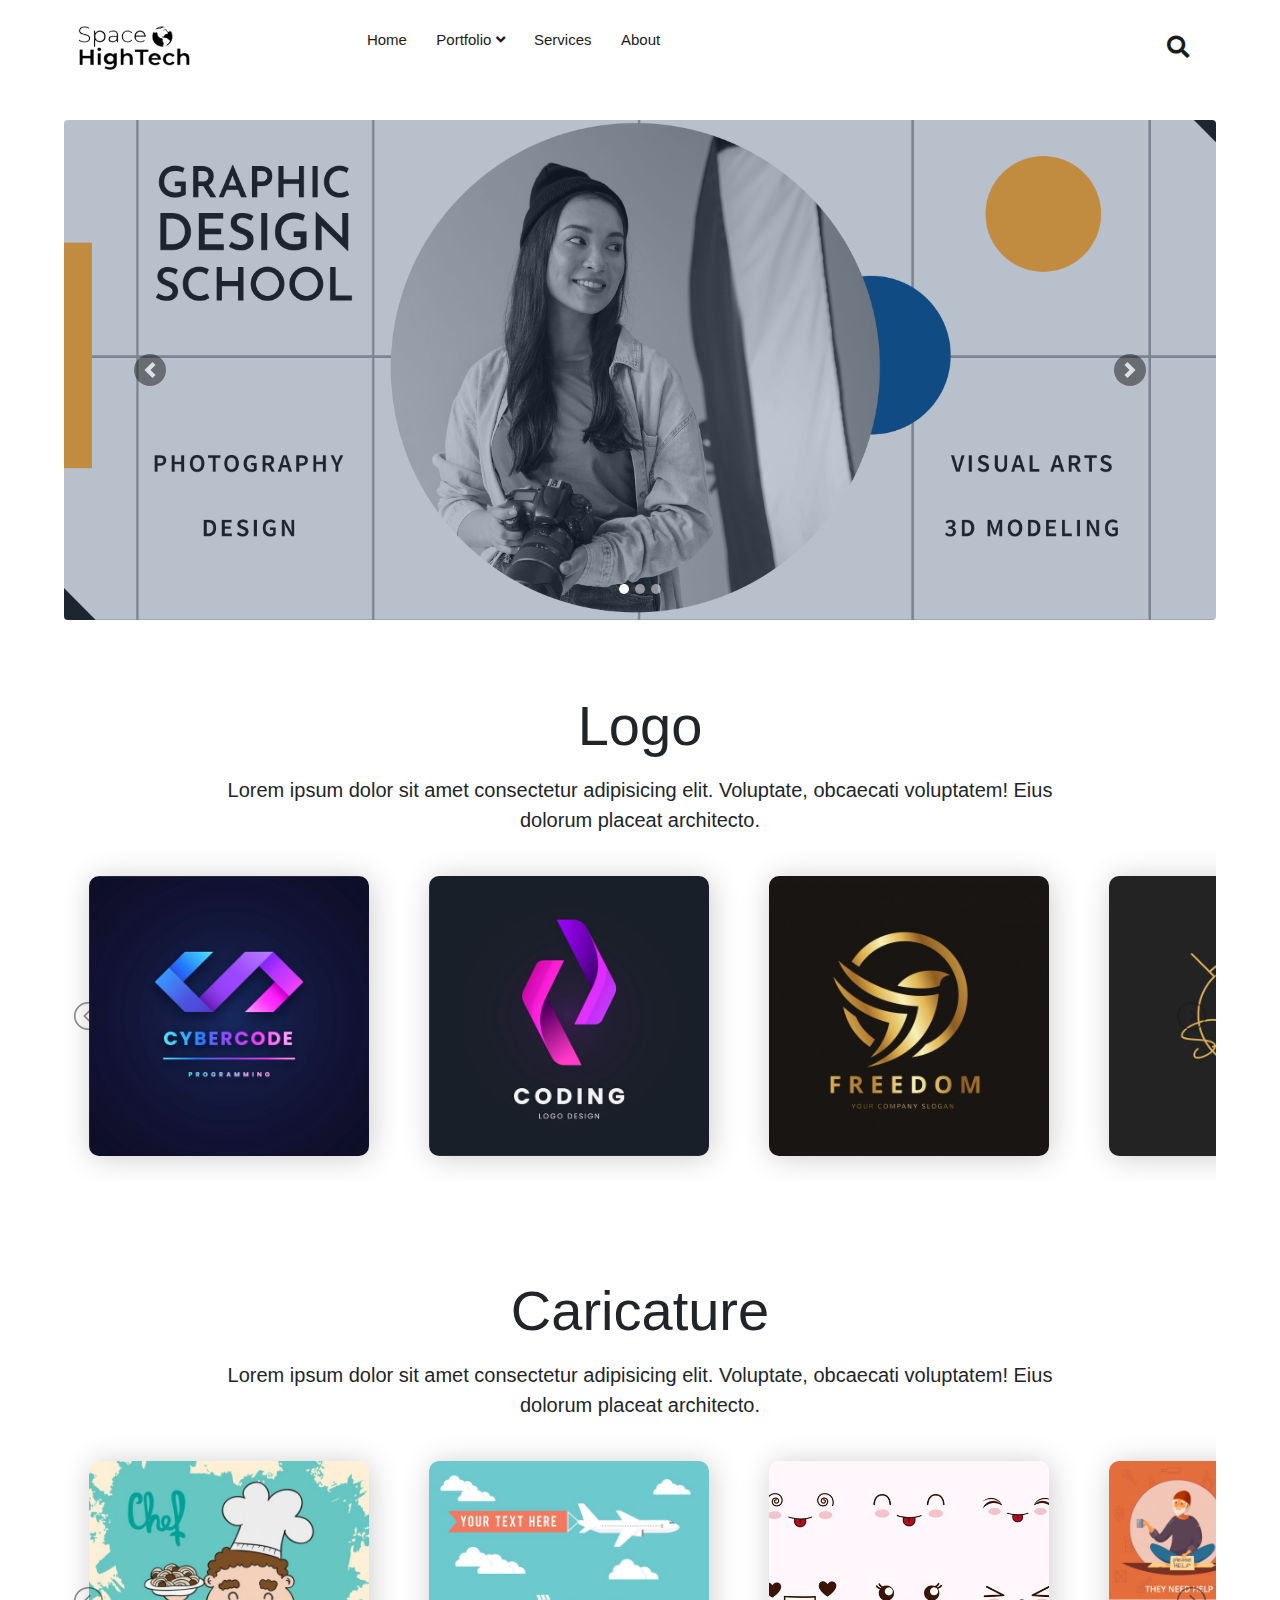
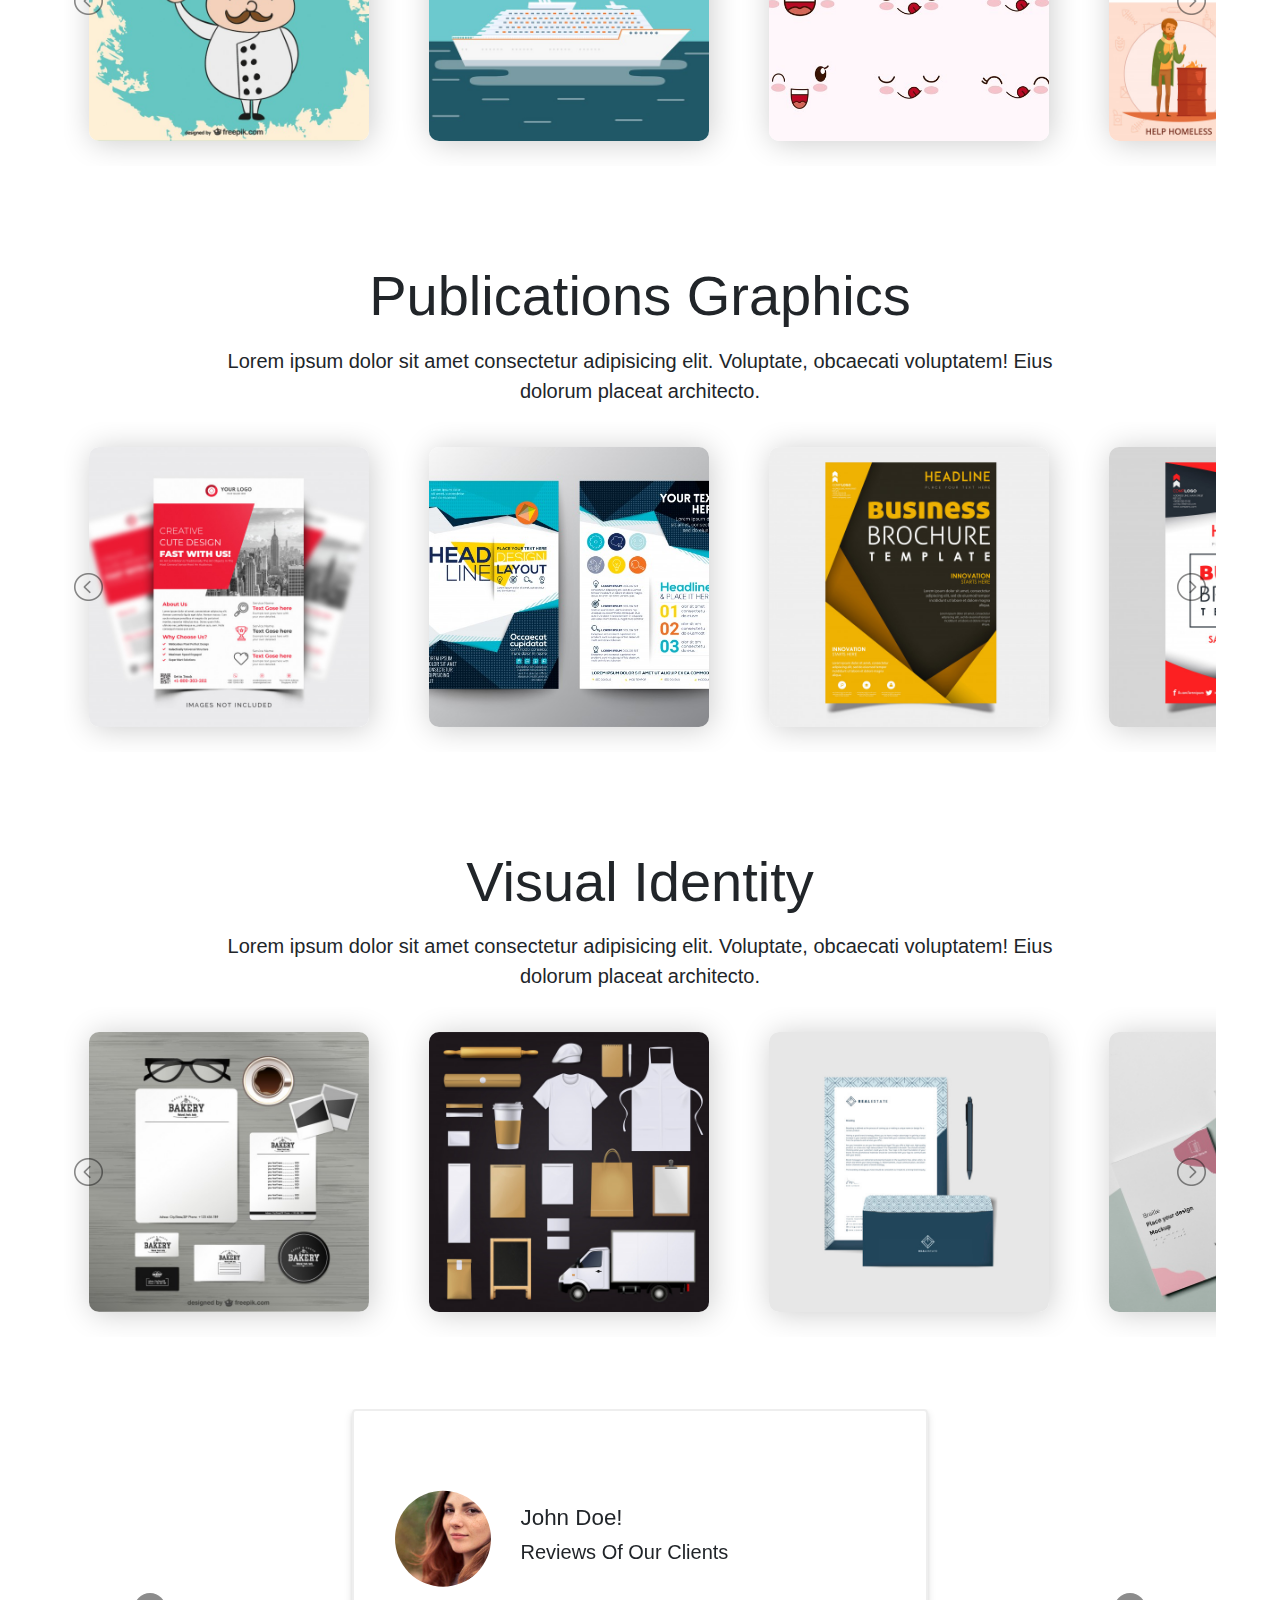
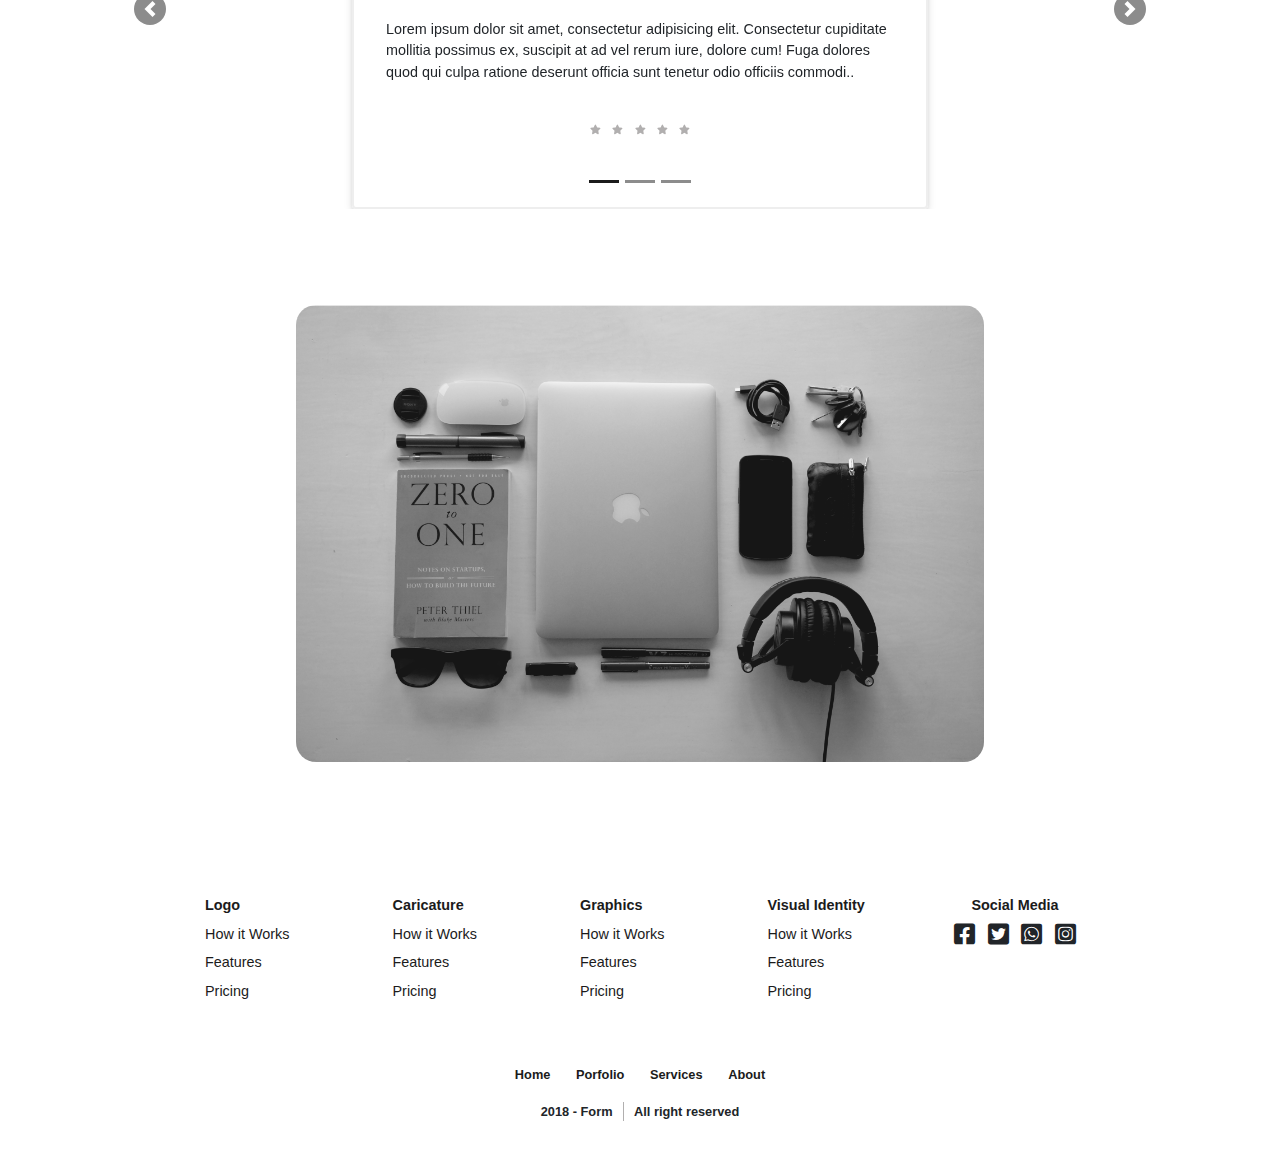
==== commit 4f72a5a1: "slider images changes" ====
--- a/index.html
+++ b/index.html
@@ -166,7 +166,7 @@
 
             <div class="carousel-inner rounded">
                 <div class="carousel-item slidees active">
-                    <img src="./images/content/s1.jpg" class="showcase__slider__img img-fluid d-block">
+                    <img src="./imgs/s1.png" class="showcase__slider__img img-fluid d-block">
                     <div class="slider__content d-flex aligns-items-center justify-content-center">
                         <h1 class="showcase__title mb-md-4">Want To Explore?.</h1>
                         <p class="showcase__text mb-md-3 mb-2 w-75">Lorem ipsum dolor sit amet consectetur adipisicing
@@ -176,7 +176,7 @@
 
                 </div>
                 <div class="carousel-item slidees rounded">
-                    <img src="./images/content/s2.jpg" class="showcase__slider__img img-fluid d-block">
+                    <img src="./imgs/s2.png" class="showcase__slider__img img-fluid d-block">
                     <div class="slider__content d-flex aligns-items-center justify-content-center">
                         <h1 class="showcase__title mb-md-4">Yes! You Are At Right Place</h1>
                         <p class="showcase__text mb-md-3 mb-2 w-75">Lorem ipsum dolor sit amet consectetur adipisicing
@@ -185,7 +185,7 @@
                     </div>
                 </div>
                 <div class="carousel-item slidees rounded">
-                    <img src="./images/content/s3.jpg" class="showcase__slider__img img-fluid d-block">
+                    <img src="./imgs/s3.png" class="showcase__slider__img img-fluid d-block">
                     <div class="slider__content d-flex aligns-items-center justify-content-center">
                         <h1 class="showcase__title mb-md-4">Checkout Our Portfolio</h1>
                         <p class="showcase__text mb-md-3 mb-2 w-75">Lorem ipsum dolor sit amet consectetur adipisicing
--- a/css/style.css
+++ b/css/style.css
@@ -146,9 +146,9 @@
     .portfolio__menu__items + .portfolio__menu__items{
         margin-top: 1rem;
     }
-    .portfolio__catagorie{
+    /* .portfolio__catagorie{
         text-align: center !important;
-    }
+    } */
     .portfolio__catagorie__icon{
         margin-left: 0;
         margin-right: 1;
@@ -821,6 +821,9 @@
     .search-box input {
         
         padding: .8em .7em .8em .9em;
+    }
+    .slider__content{
+       width: 60%;
     }
 
 
@@ -1107,6 +1110,9 @@
     .search-box .search-data {
         font-size: .5rem !important;
     }
+    .slider__content{
+       padding: 5px !important;
+    }
 }
 
 
@@ -1208,9 +1214,17 @@
     transform: translateY(-50%);
     display: flex;
     align-items: flex-start;
+    width: 80%;
     justify-content: center;
     flex-direction: column;
-    padding-left: 1.5em;
+    padding: 20px;
+    background-color: rgba(6, 23, 46, 0.8) !important;
+    border-radius: 5px;
+    opacity: 0;
+}
+.showcase__slider:hover .slider__content{
+    opacity: 1;
+    transition: opacity 0.6s ease;
 }
 .showcase__title{
     font-size: 2rem;
